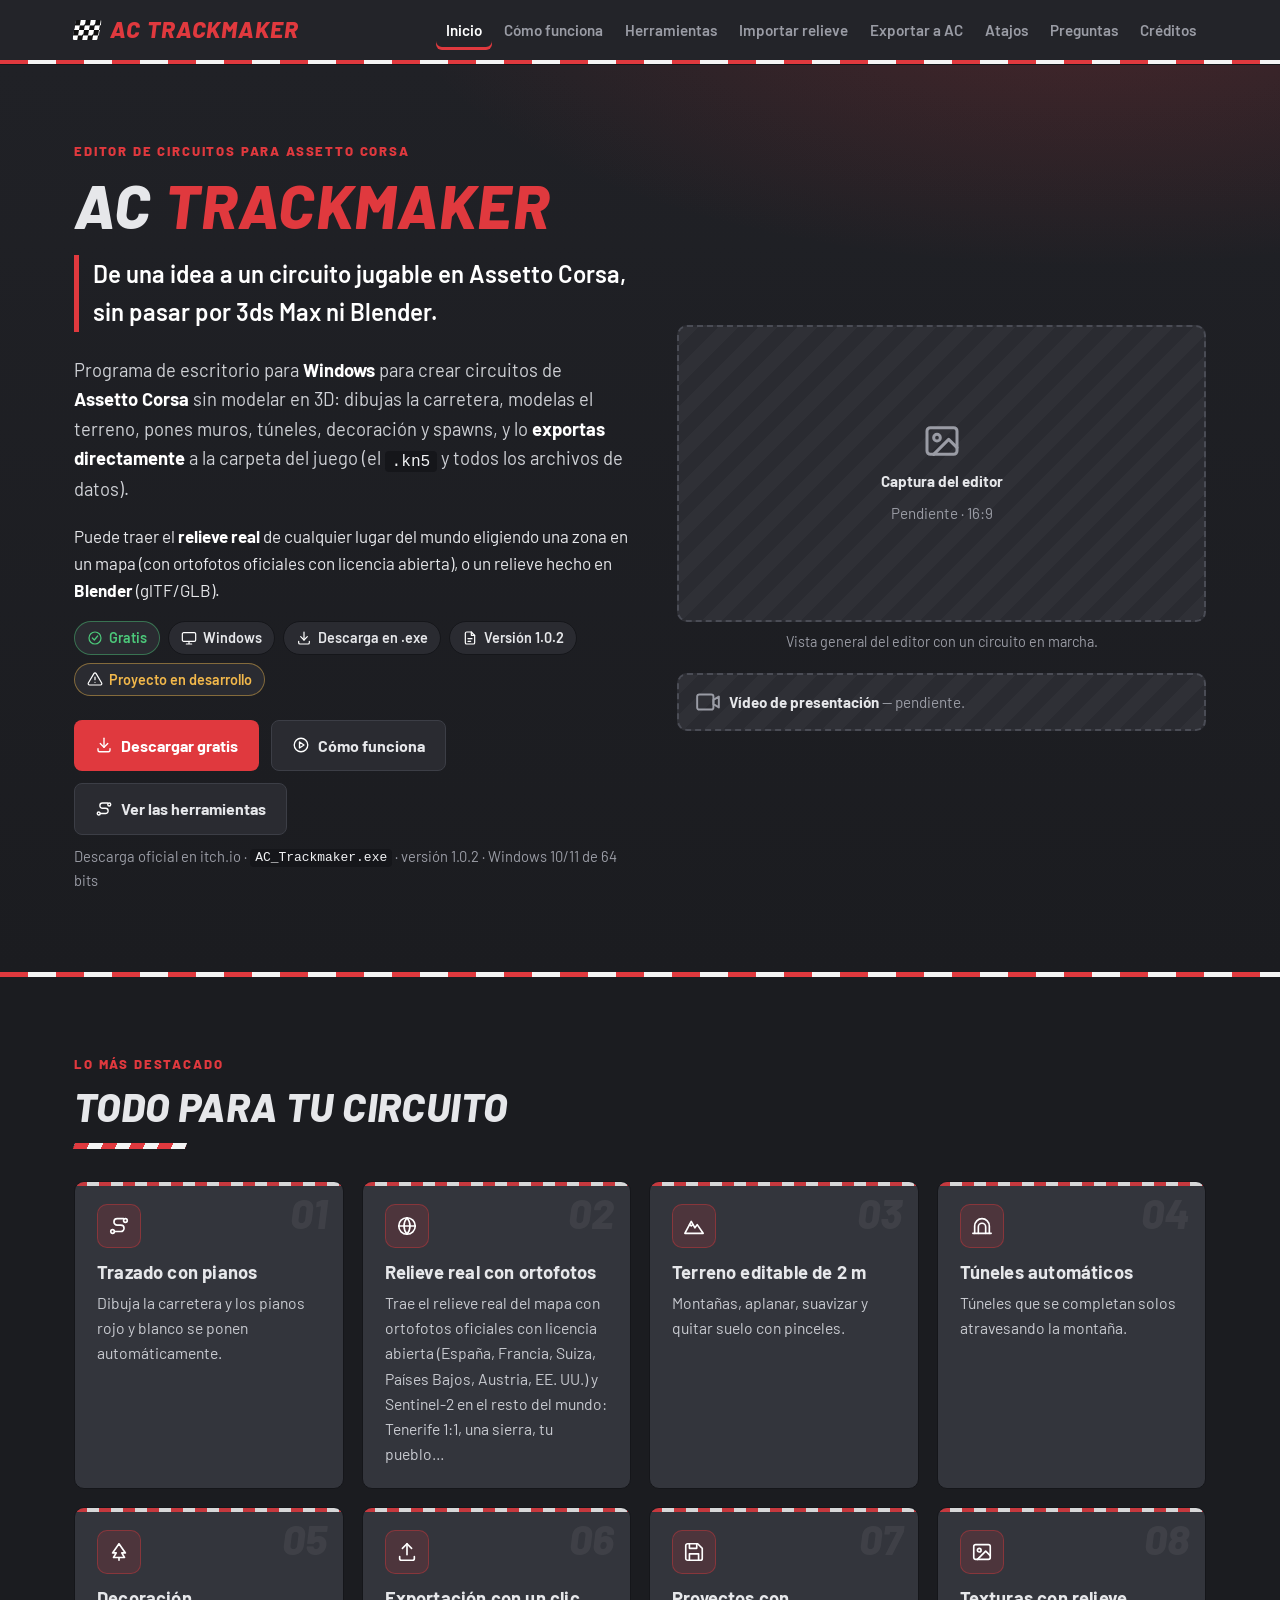
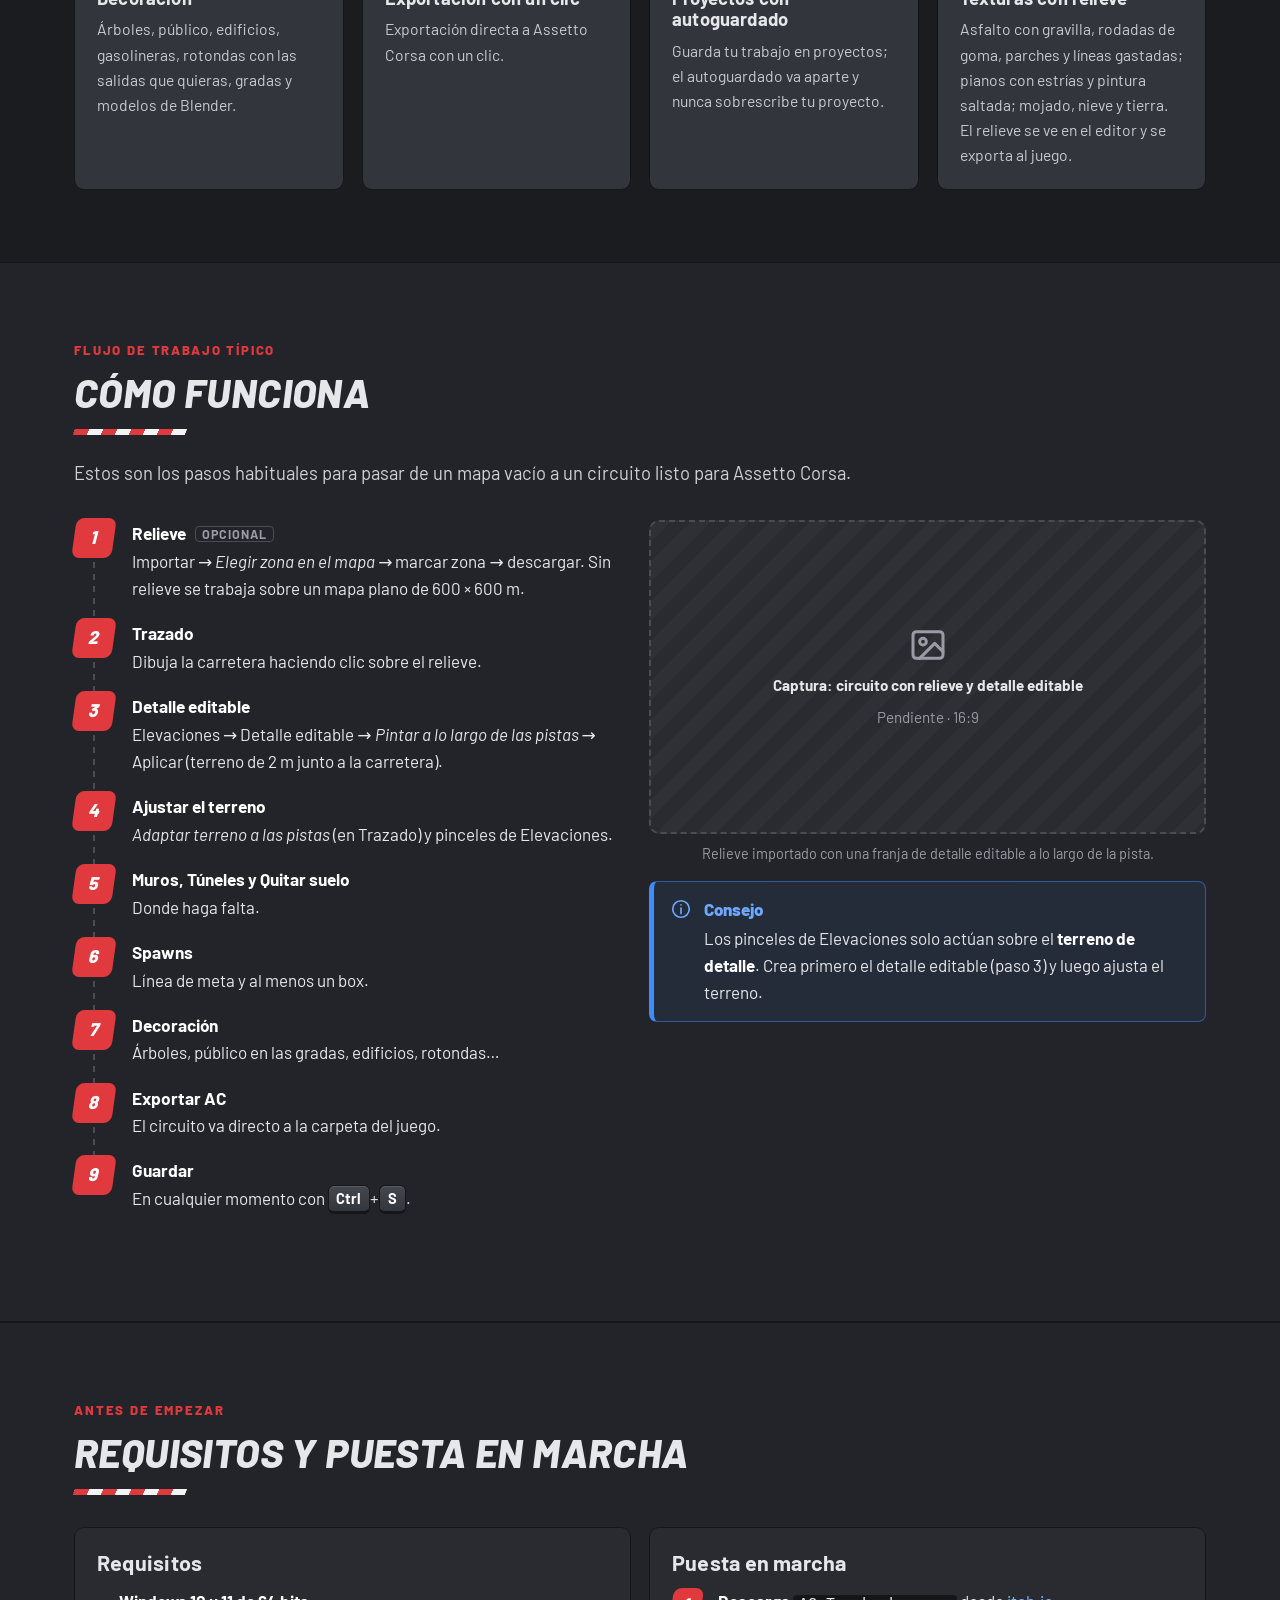
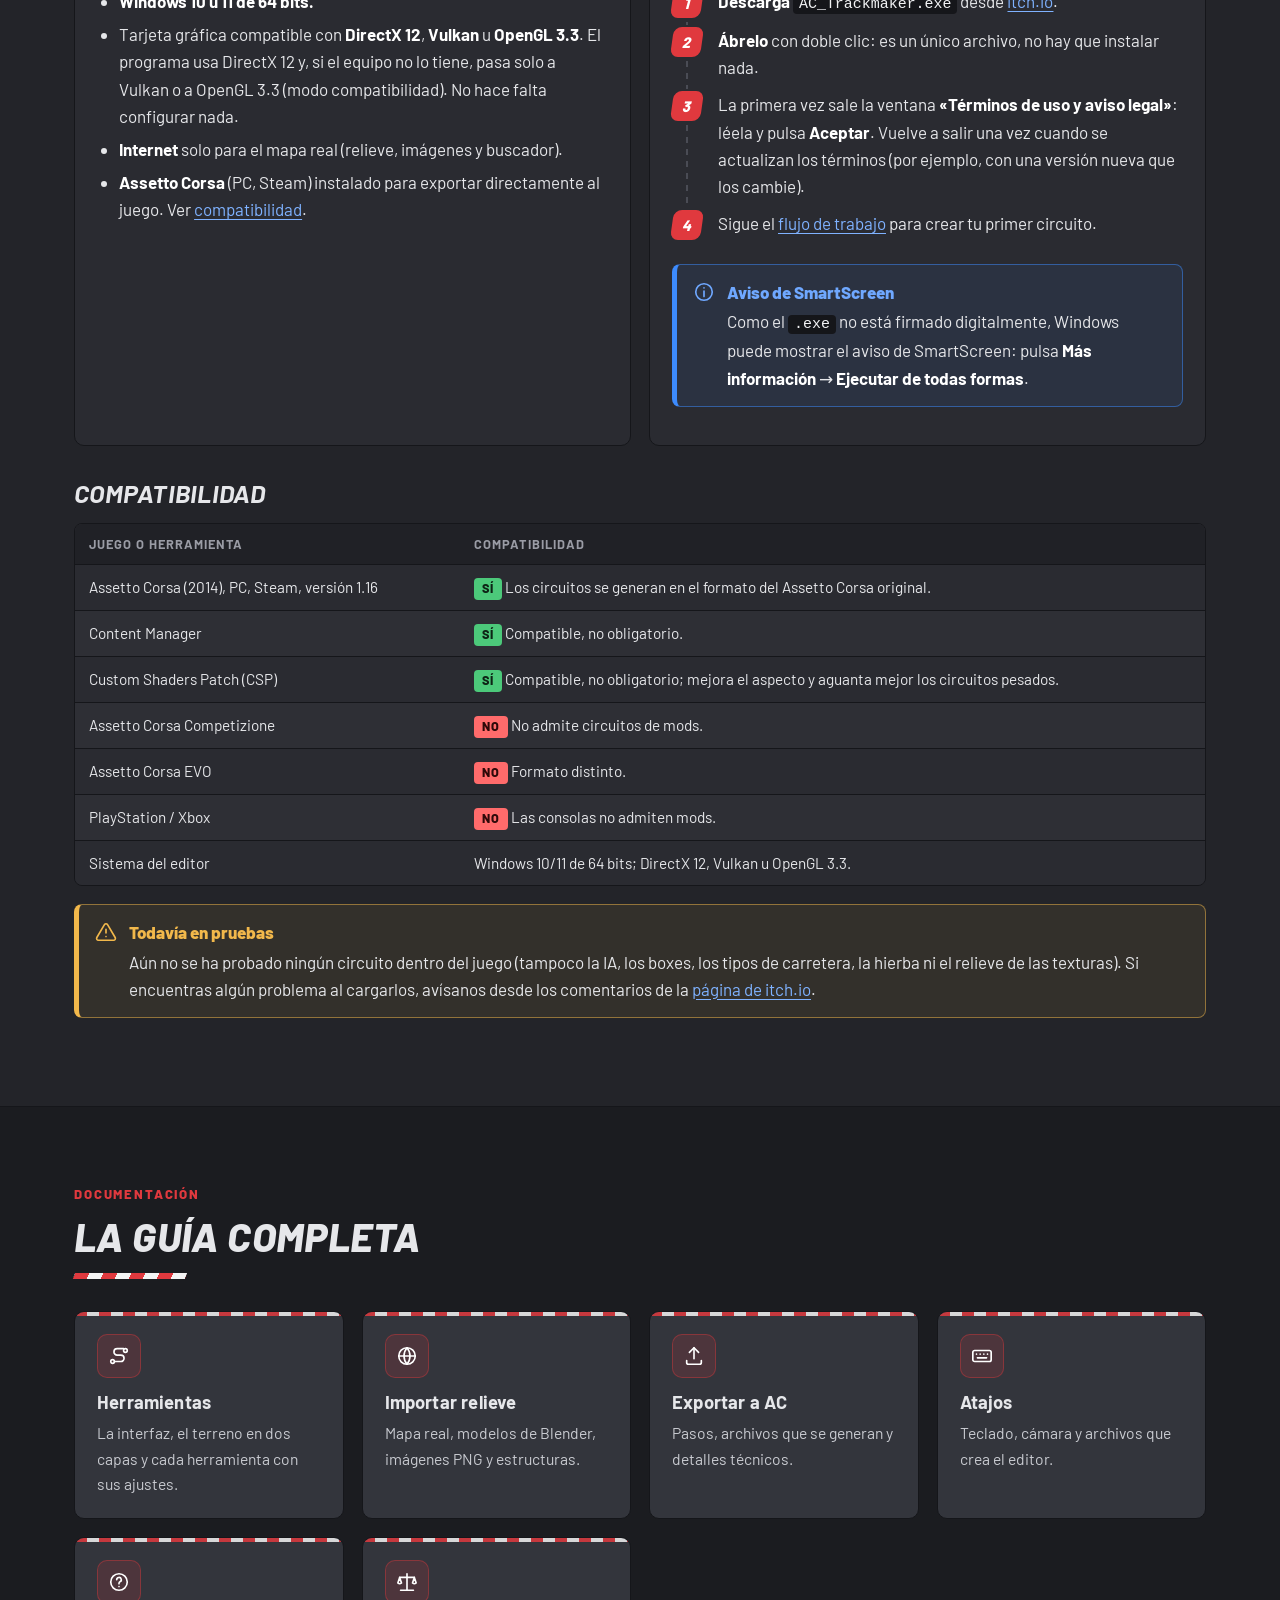
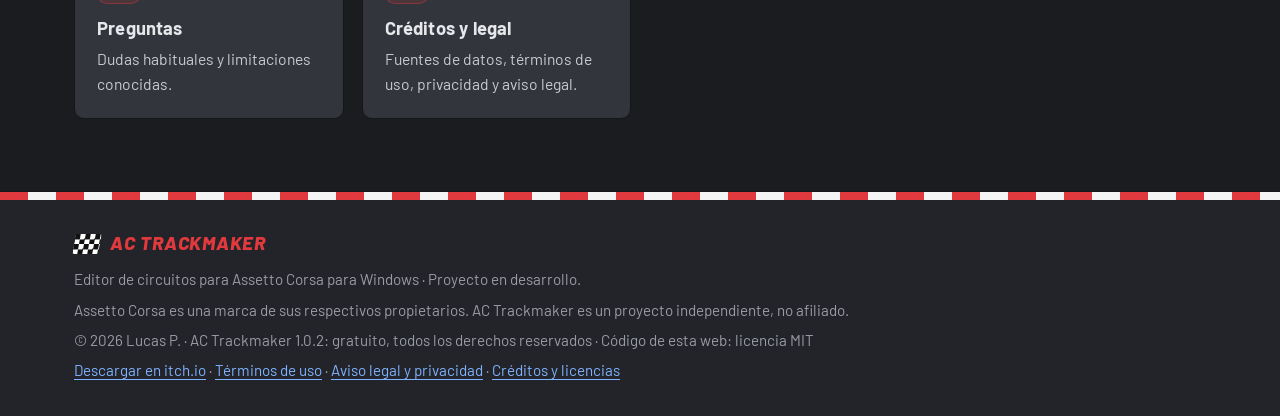
==== docs/index.html @ 3def2f0d "Dividir la web en varias páginas La portada (index.html) queda con lo que interesa al usuario: desca" ====
<!DOCTYPE html>
<html lang="es">
<head>
  <meta charset="utf-8">
  <meta name="viewport" content="width=device-width, initial-scale=1">
  <title>AC Trackmaker — Editor de circuitos para Assetto Corsa</title>
  <meta name="description" content="AC Trackmaker: programa gratuito para Windows para crear circuitos de Assetto Corsa sin modelar en 3D y exportarlos directamente al juego.">
  <meta name="theme-color" content="#232429">
  <link rel="stylesheet" href="styles.css">
</head>
<body>

<!-- Iconos de línea (trazo blanco) -->
<svg width="0" height="0" style="position:absolute" aria-hidden="true" focusable="false">
  <defs>
    <symbol id="i-file" viewBox="0 0 24 24"><path d="M14 3H7a2 2 0 0 0-2 2v14a2 2 0 0 0 2 2h10a2 2 0 0 0 2-2V8z"/><path d="M14 3v5h5"/><path d="M9 13h6M9 17h4"/></symbol>
    <symbol id="i-route" viewBox="0 0 24 24"><circle cx="5" cy="18" r="2"/><circle cx="19" cy="6" r="2"/><path d="M7 18h7a3.5 3.5 0 0 0 0-7H10a3.5 3.5 0 0 1 0-7h7"/></symbol>
    <symbol id="i-wall" viewBox="0 0 24 24"><rect x="3" y="5" width="18" height="14" rx="1"/><path d="M3 9.7h18M3 14.3h18M9 5v4.7M15 5v4.7M6 9.7v4.6M12 9.7v4.6M18 9.7v4.6M9 14.3V19M15 14.3V19"/></symbol>
    <symbol id="i-mountain" viewBox="0 0 24 24"><path d="M2 20 9 7l4 7 2.5-3.5L22 20z"/><path d="m7.2 10.3 1.8 1.7 1.6-1.5"/></symbol>
    <symbol id="i-hole" viewBox="0 0 24 24"><path d="M3 14h4M17 14h4"/><ellipse cx="12" cy="14" rx="5" ry="2.2"/><path d="M7 14c0 3.5 2.2 6 5 6s5-2.5 5-6"/><path d="M12 4v5M9.5 6.5 12 9l2.5-2.5"/></symbol>
    <symbol id="i-tunnel" viewBox="0 0 24 24"><path d="M2 20h20"/><path d="M4 20V12a8 8 0 0 1 16 0v8"/><path d="M8 20v-7a4 4 0 0 1 8 0v7"/></symbol>
    <symbol id="i-flag" viewBox="0 0 24 24"><path d="M5 21V4"/><path d="M5 4h13l-2.5 4.5L18 13H5"/><path d="M9.3 4v9M13.6 4v9"/></symbol>
    <symbol id="i-tree" viewBox="0 0 24 24"><path d="M12 3 5 13h4l-3 5h12l-3-5h4z"/><path d="M12 18v3"/></symbol>
    <symbol id="i-import" viewBox="0 0 24 24"><path d="M12 3v12"/><path d="m7 10 5 5 5-5"/><path d="M4 17v2a2 2 0 0 0 2 2h12a2 2 0 0 0 2-2v-2"/></symbol>
    <symbol id="i-export" viewBox="0 0 24 24"><path d="M12 15V3"/><path d="m7 8 5-5 5 5"/><path d="M4 17v2a2 2 0 0 0 2 2h12a2 2 0 0 0 2-2v-2"/></symbol>
    <symbol id="i-globe" viewBox="0 0 24 24"><circle cx="12" cy="12" r="9"/><path d="M3 12h18M12 3a14 14 0 0 1 0 18M12 3a14 14 0 0 0 0 18"/></symbol>
    <symbol id="i-cube" viewBox="0 0 24 24"><path d="m12 2 9 5v10l-9 5-9-5V7z"/><path d="m3 7 9 5 9-5M12 12v10"/></symbol>
    <symbol id="i-image" viewBox="0 0 24 24"><rect x="3" y="4" width="18" height="16" rx="2"/><circle cx="9" cy="10" r="2"/><path d="m21 16-5-5-9 9"/></symbol>
    <symbol id="i-video" viewBox="0 0 24 24"><rect x="2" y="5" width="15" height="14" rx="2"/><path d="m17 10 5-3v10l-5-3z"/></symbol>
    <symbol id="i-keyboard" viewBox="0 0 24 24"><rect x="2" y="6" width="20" height="12" rx="2"/><path d="M6 10h.01M10 10h.01M14 10h.01M18 10h.01M7 14h10"/></symbol>
    <symbol id="i-help" viewBox="0 0 24 24"><circle cx="12" cy="12" r="9"/><path d="M9.5 9.5a2.5 2.5 0 1 1 3.5 2.3c-.7.3-1 .9-1 1.7v.5M12 17h.01"/></symbol>
    <symbol id="i-save" viewBox="0 0 24 24"><path d="M5 3h11l5 5v11a2 2 0 0 1-2 2H5a2 2 0 0 1-2-2V5a2 2 0 0 1 2-2z"/><path d="M7 3v5h8V3M7 21v-7h10v7"/></symbol>
    <symbol id="i-clock" viewBox="0 0 24 24"><circle cx="12" cy="12" r="9"/><path d="M12 7v5l3 2"/></symbol>
    <symbol id="i-layers" viewBox="0 0 24 24"><path d="m12 3 10 5-10 5L2 8z"/><path d="m2 13 10 5 10-5"/></symbol>
    <symbol id="i-check" viewBox="0 0 24 24"><circle cx="12" cy="12" r="9"/><path d="m8 12 3 3 5-6"/></symbol>
    <symbol id="i-alert" viewBox="0 0 24 24"><path d="M10.3 3.9 2 18a2 2 0 0 0 1.7 3h16.6a2 2 0 0 0 1.7-3L13.7 3.9a2 2 0 0 0-3.4 0z"/><path d="M12 9v4M12 17h.01"/></symbol>
    <symbol id="i-info" viewBox="0 0 24 24"><circle cx="12" cy="12" r="9"/><path d="M12 11v6M12 7.5h.01"/></symbol>
    <symbol id="i-error" viewBox="0 0 24 24"><circle cx="12" cy="12" r="9"/><path d="m9 9 6 6M15 9l-6 6"/></symbol>
    <symbol id="i-up" viewBox="0 0 24 24"><path d="M12 19V5M5 12l7-7 7 7"/></symbol>
    <symbol id="i-menu" viewBox="0 0 24 24"><path d="M4 7h16M4 12h16M4 17h16"/></symbol>
    <symbol id="i-search" viewBox="0 0 24 24"><circle cx="11" cy="11" r="7"/><path d="m20 20-4-4"/></symbol>
    <symbol id="i-chevron" viewBox="0 0 24 24"><path d="m6 9 6 6 6-6"/></symbol>
    <symbol id="i-monitor" viewBox="0 0 24 24"><rect x="2" y="4" width="20" height="13" rx="2"/><path d="M8 21h8M12 17v4"/></symbol>
    <symbol id="i-play" viewBox="0 0 24 24"><circle cx="12" cy="12" r="9"/><path d="m10 8 6 4-6 4z"/></symbol>
    <symbol id="i-users" viewBox="0 0 24 24"><circle cx="9" cy="8" r="3"/><path d="M3 20v-1a5 5 0 0 1 5-5h2a5 5 0 0 1 5 5v1"/><circle cx="17" cy="9" r="2.5"/><path d="M17 14a4 4 0 0 1 4 4v2"/></symbol>
    <symbol id="i-building" viewBox="0 0 24 24"><path d="M4 21V5l8-2v18M12 8l8 2v11M2 21h20"/><path d="M7 8h2M7 12h2M7 16h2M15 13h2M15 17h2"/></symbol>
    <symbol id="i-folder" viewBox="0 0 24 24"><path d="M3 6a2 2 0 0 1 2-2h4l2 2h8a2 2 0 0 1 2 2v10a2 2 0 0 1-2 2H5a2 2 0 0 1-2-2z"/></symbol>
    <symbol id="i-satellite" viewBox="0 0 24 24"><path d="m7 7 4 4M4 10l3-3 3 3-3 3zM13 14l3-3 3 3-3 3z"/><path d="m10 10 4 4"/><path d="M15 21a6 6 0 0 0 6-6M15 18a3 3 0 0 0 3-3"/></symbol>
    <symbol id="i-shield" viewBox="0 0 24 24"><path d="M12 3 4 6v6c0 5 3.5 8 8 9 4.5-1 8-4 8-9V6z"/><path d="m9 12 2 2 4-4"/></symbol>
    <symbol id="i-scale" viewBox="0 0 24 24"><path d="M12 3v18M5 21h14M4 7h16"/><path d="m4 7-2 6a3 3 0 0 0 4 0zM20 7l-2 6a3 3 0 0 0 4 0z"/></symbol>
  </defs>
</svg>

<a class="skip-link" href="#contenido">Saltar al contenido</a>

<header class="site-header">
  <div class="header-inner">
    <a class="logo" href="index.html" aria-label="AC Trackmaker — ir al inicio"><span class="logo-flag" aria-hidden="true"></span>AC TRACKMAKER</a>
    <button class="nav-toggle" type="button" aria-expanded="false" aria-controls="menu-principal">
      <svg class="icon" aria-hidden="true"><use href="#i-menu"/></svg>
      <span>Menú</span>
    </button>
    <nav class="main-nav" id="menu-principal" aria-label="Menú principal">
      <ul>
        <li><a href="index.html" class="active" aria-current="page">Inicio</a></li>
        <li><a href="index.html#como-funciona">Cómo funciona</a></li>
        <li><a href="herramientas.html">Herramientas</a></li>
        <li><a href="importar.html">Importar relieve</a></li>
        <li><a href="exportar.html">Exportar a AC</a></li>
        <li><a href="atajos.html">Atajos</a></li>
        <li><a href="faq.html">Preguntas</a></li>
        <li><a href="legal.html">Créditos</a></li>
      </ul>
    </nav>
  </div>
  <div class="kerb" aria-hidden="true"></div>
</header>

<main id="contenido">
  <!-- =========================================================
       INICIO
       ========================================================= -->
  <section class="hero" id="inicio" aria-labelledby="titulo-inicio">
    <div class="container hero-grid">
      <div>
        <span class="eyebrow">Editor de circuitos para Assetto Corsa</span>
        <h1 id="titulo-inicio">AC <span>Trackmaker</span></h1>
        <p class="tagline">De una idea a un circuito jugable en Assetto Corsa, sin pasar por 3ds Max ni Blender.</p>
        <p class="lead">Programa de escritorio para <strong>Windows</strong> para crear circuitos de <strong>Assetto Corsa</strong> sin modelar en 3D: dibujas la carretera, modelas el terreno, pones muros, túneles, decoración y spawns, y lo <strong>exportas directamente</strong> a la carpeta del juego (el <code>.kn5</code> y todos los archivos de datos).</p>
        <p>Puede traer el <strong>relieve real</strong> de cualquier lugar del mundo eligiendo una zona en un mapa (con ortofotos oficiales con licencia abierta), o un relieve hecho en <strong>Blender</strong> (glTF/GLB).</p>
        <ul class="badges" aria-label="Datos del proyecto">
          <li class="badge badge--green"><svg class="icon" aria-hidden="true"><use href="#i-check"/></svg>Gratis</li>
          <li class="badge"><svg class="icon" aria-hidden="true"><use href="#i-monitor"/></svg>Windows</li>
          <li class="badge"><svg class="icon" aria-hidden="true"><use href="#i-import"/></svg>Descarga en .exe</li>
          <li class="badge"><svg class="icon" aria-hidden="true"><use href="#i-file"/></svg>Versión 1.0.2</li>
          <li class="badge badge--amber"><svg class="icon" aria-hidden="true"><use href="#i-alert"/></svg>Proyecto en desarrollo</li>
        </ul>
        <div class="btn-row">
          <a class="btn btn--primary" href="https://lklukaslk.itch.io/ac-trackmaker" target="_blank" rel="noopener"><svg class="icon" aria-hidden="true"><use href="#i-import"/></svg>Descargar gratis<span class="visually-hidden"> en itch.io (se abre en una pestaña nueva)</span></a>
          <a class="btn btn--ghost" href="#como-funciona"><svg class="icon" aria-hidden="true"><use href="#i-play"/></svg>Cómo funciona</a>
          <a class="btn btn--ghost" href="herramientas.html#herramientas"><svg class="icon" aria-hidden="true"><use href="#i-route"/></svg>Ver las herramientas</a>
        </div>
        <p class="muted" style="margin-top:10px;font-size:0.92rem">Descarga oficial en itch.io · <code>AC_Trackmaker.exe</code> · versión 1.0.2 · Windows 10/11 de 64 bits</p>
      </div>
      <div>
        <!-- PENDIENTE: captura principal del editor -->
        <figure class="shot">
          <div class="placeholder" role="img" aria-label="Marcador: captura principal del editor AC Trackmaker (pendiente)">
            <svg class="icon" aria-hidden="true"><use href="#i-image"/></svg>
            <strong>Captura del editor</strong>
            <span>Pendiente · 16:9</span>
          </div>
          <figcaption>Vista general del editor con un circuito en marcha.</figcaption>
        </figure>
        <!-- PENDIENTE: vídeo de presentación -->
        <figure class="shot">
          <div class="placeholder placeholder--inline" role="img" aria-label="Marcador: vídeo de presentación (pendiente)">
            <svg class="icon" aria-hidden="true"><use href="#i-video"/></svg>
            <span><strong>Vídeo de presentación</strong> — pendiente.</span>
          </div>
        </figure>
      </div>
    </div>
  </section>

  <div class="kerb kerb--thin" aria-hidden="true"></div>

  <!-- Destacados -->
  <section class="section" id="destacados" aria-labelledby="titulo-destacados">
    <div class="container">
      <div class="section-head">
        <span class="eyebrow">Lo más destacado</span>
        <h2 id="titulo-destacados">Todo para tu circuito</h2>
      </div>
      <div class="grid grid--3">
        <article class="card feature">
          <span class="feature-num" aria-hidden="true">01</span>
          <div class="icon-box"><svg class="icon" aria-hidden="true"><use href="#i-route"/></svg></div>
          <h3>Trazado con pianos</h3>
          <p>Dibuja la carretera y los pianos rojo y blanco se ponen automáticamente.</p>
        </article>
        <article class="card feature">
          <span class="feature-num" aria-hidden="true">02</span>
          <div class="icon-box"><svg class="icon" aria-hidden="true"><use href="#i-globe"/></svg></div>
          <h3>Relieve real con ortofotos</h3>
          <p>Trae el relieve real del mapa con ortofotos oficiales con licencia abierta (España, Francia, Suiza, Países Bajos, Austria, EE. UU.) y Sentinel-2 en el resto del mundo: Tenerife 1:1, una sierra, tu pueblo…</p>
        </article>
        <article class="card feature">
          <span class="feature-num" aria-hidden="true">03</span>
          <div class="icon-box"><svg class="icon" aria-hidden="true"><use href="#i-mountain"/></svg></div>
          <h3>Terreno editable de 2 m</h3>
          <p>Montañas, aplanar, suavizar y quitar suelo con pinceles.</p>
        </article>
        <article class="card feature">
          <span class="feature-num" aria-hidden="true">04</span>
          <div class="icon-box"><svg class="icon" aria-hidden="true"><use href="#i-tunnel"/></svg></div>
          <h3>Túneles automáticos</h3>
          <p>Túneles que se completan solos atravesando la montaña.</p>
        </article>
        <article class="card feature">
          <span class="feature-num" aria-hidden="true">05</span>
          <div class="icon-box"><svg class="icon" aria-hidden="true"><use href="#i-tree"/></svg></div>
          <h3>Decoración</h3>
          <p>Árboles, público, edificios, gasolineras, rotondas con las salidas que quieras, gradas y modelos de Blender.</p>
        </article>
        <article class="card feature">
          <span class="feature-num" aria-hidden="true">06</span>
          <div class="icon-box"><svg class="icon" aria-hidden="true"><use href="#i-export"/></svg></div>
          <h3>Exportación con un clic</h3>
          <p>Exportación directa a Assetto Corsa con un clic.</p>
        </article>
        <article class="card feature">
          <span class="feature-num" aria-hidden="true">07</span>
          <div class="icon-box"><svg class="icon" aria-hidden="true"><use href="#i-save"/></svg></div>
          <h3>Proyectos con autoguardado</h3>
          <p>Guarda tu trabajo en proyectos; el autoguardado va aparte y nunca sobrescribe tu proyecto.</p>
        </article>
        <article class="card feature">
          <span class="feature-num" aria-hidden="true">08</span>
          <div class="icon-box"><svg class="icon" aria-hidden="true"><use href="#i-image"/></svg></div>
          <h3>Texturas con relieve</h3>
          <p>Asfalto con gravilla, rodadas de goma, parches y líneas gastadas; pianos con estrías y pintura saltada; mojado, nieve y tierra. El relieve se ve en el editor y se exporta al juego.</p>
        </article>
      </div>
    </div>
  </section>

  <!-- =========================================================
       CÓMO FUNCIONA
       ========================================================= -->
  <section class="section section--alt" id="como-funciona" aria-labelledby="titulo-como">
    <div class="container">
      <div class="section-head">
        <span class="eyebrow">Flujo de trabajo típico</span>
        <h2 id="titulo-como">Cómo funciona</h2>
        <p class="lead">Estos son los pasos habituales para pasar de un mapa vacío a un circuito listo para Assetto Corsa.</p>
      </div>

      <div class="grid grid--2" style="align-items:start">
        <ol class="steps">
          <li><strong>Relieve <span class="step-optional">opcional</span></strong>
            Importar → <em>Elegir zona en el mapa</em> → marcar zona → descargar. Sin relieve se trabaja sobre un mapa plano de 600 × 600 m.</li>
          <li><strong>Trazado</strong>
            Dibuja la carretera haciendo clic sobre el relieve.</li>
          <li><strong>Detalle editable</strong>
            Elevaciones → Detalle editable → <em>Pintar a lo largo de las pistas</em> → Aplicar (terreno de 2 m junto a la carretera).</li>
          <li><strong>Ajustar el terreno</strong>
            <em>Adaptar terreno a las pistas</em> (en Trazado) y pinceles de Elevaciones.</li>
          <li><strong>Muros, Túneles y Quitar suelo</strong>
            Donde haga falta.</li>
          <li><strong>Spawns</strong>
            Línea de meta y al menos un box.</li>
          <li><strong>Decoración</strong>
            Árboles, público en las gradas, edificios, rotondas…</li>
          <li><strong>Exportar AC</strong>
            El circuito va directo a la carpeta del juego.</li>
          <li><strong>Guardar</strong>
            En cualquier momento con <kbd>Ctrl</kbd>+<kbd>S</kbd>.</li>
        </ol>

        <div>
          <!-- PENDIENTE: captura del flujo de trabajo -->
          <figure class="shot" style="margin-top:0">
            <div class="placeholder" role="img" aria-label="Marcador: captura de un circuito con relieve y detalle editable (pendiente)">
              <svg class="icon" aria-hidden="true"><use href="#i-image"/></svg>
              <strong>Captura: circuito con relieve y detalle editable</strong>
              <span>Pendiente · 16:9</span>
            </div>
            <figcaption>Relieve importado con una franja de detalle editable a lo largo de la pista.</figcaption>
          </figure>
          <div class="callout callout--tip">
            <svg class="icon" aria-hidden="true"><use href="#i-info"/></svg>
            <div><span class="callout-title">Consejo</span>
              <p>Los pinceles de Elevaciones solo actúan sobre el <strong>terreno de detalle</strong>. Crea primero el detalle editable (paso 3) y luego ajusta el terreno.</p></div>
          </div>
        </div>
      </div>
    </div>
  </section>

  <!-- Requisitos -->
  <section class="section section--alt" id="requisitos" aria-labelledby="titulo-requisitos">
    <div class="container">
      <div class="section-head">
        <span class="eyebrow">Antes de empezar</span>
        <h2 id="titulo-requisitos">Requisitos y puesta en marcha</h2>
      </div>
      <div class="grid grid--2">
        <div class="panel">
          <h3>Requisitos</h3>
          <ul>
            <li><strong>Windows 10 u 11 de 64 bits.</strong></li>
            <li>Tarjeta gráfica compatible con <strong>DirectX 12</strong>, <strong>Vulkan</strong> u <strong>OpenGL 3.3</strong>. El programa usa DirectX 12 y, si el equipo no lo tiene, pasa solo a Vulkan o a OpenGL 3.3 (modo compatibilidad). No hace falta configurar nada.</li>
            <li><strong>Internet</strong> solo para el mapa real (relieve, imágenes y buscador).</li>
            <li><strong>Assetto Corsa</strong> (PC, Steam) instalado para exportar directamente al juego. Ver <a href="#compatibilidad">compatibilidad</a>.</li>
          </ul>
        </div>
        <div class="panel">
          <h3>Puesta en marcha</h3>
          <ol class="steps steps--compact">
            <li><strong>Descarga</strong> <code>AC_Trackmaker.exe</code> desde <a href="https://lklukaslk.itch.io/ac-trackmaker" target="_blank" rel="noopener">itch.io</a>.</li>
            <li><strong>Ábrelo</strong> con doble clic: es un único archivo, no hay que instalar nada.</li>
            <li>La primera vez sale la ventana <strong>«Términos de uso y aviso legal»</strong>: léela y pulsa <strong>Aceptar</strong>. Vuelve a salir una vez cuando se actualizan los términos (por ejemplo, con una versión nueva que los cambie).</li>
            <li>Sigue el <a href="#como-funciona">flujo de trabajo</a> para crear tu primer circuito.</li>
          </ol>
          <div class="callout callout--tip">
            <svg class="icon" aria-hidden="true"><use href="#i-info"/></svg>
            <div><span class="callout-title">Aviso de SmartScreen</span>
              <p>Como el <code>.exe</code> no está firmado digitalmente, Windows puede mostrar el aviso de SmartScreen: pulsa <strong>Más información</strong> → <strong>Ejecutar de todas formas</strong>.</p></div>
          </div>
        </div>
      </div>

      <div id="compatibilidad" style="margin-top:32px">
        <h3 style="font-size:1.6rem;font-style:italic;text-transform:uppercase">Compatibilidad</h3>
        <div class="table-wrap">
          <table>
            <thead><tr><th scope="col">Juego o herramienta</th><th scope="col">Compatibilidad</th></tr></thead>
            <tbody>
              <tr><td>Assetto Corsa (2014), PC, Steam, versión 1.16</td><td><span class="tag tag--ok">SÍ</span> Los circuitos se generan en el formato del Assetto Corsa original.</td></tr>
              <tr><td>Content Manager</td><td><span class="tag tag--ok">SÍ</span> Compatible, no obligatorio.</td></tr>
              <tr><td>Custom Shaders Patch (CSP)</td><td><span class="tag tag--ok">SÍ</span> Compatible, no obligatorio; mejora el aspecto y aguanta mejor los circuitos pesados.</td></tr>
              <tr><td>Assetto Corsa Competizione</td><td><span class="tag tag--error">NO</span> No admite circuitos de mods.</td></tr>
              <tr><td>Assetto Corsa EVO</td><td><span class="tag tag--error">NO</span> Formato distinto.</td></tr>
              <tr><td>PlayStation / Xbox</td><td><span class="tag tag--error">NO</span> Las consolas no admiten mods.</td></tr>
              <tr><td>Sistema del editor</td><td>Windows 10/11 de 64 bits; DirectX 12, Vulkan u OpenGL 3.3.</td></tr>
            </tbody>
          </table>
        </div>
        <div class="callout callout--warn">
          <svg class="icon" aria-hidden="true"><use href="#i-alert"/></svg>
          <div><span class="callout-title">Todavía en pruebas</span>
            <p>Aún no se ha probado ningún circuito dentro del juego (tampoco la IA, los boxes, los tipos de carretera, la hierba ni el relieve de las texturas). Si encuentras algún problema al cargarlos, avísanos desde los comentarios de la <a href="https://lklukaslk.itch.io/ac-trackmaker" target="_blank" rel="noopener">página de itch.io</a>.</p></div>
        </div>
      </div>
    </div>
  </section>

  <section class="section" id="guia" aria-labelledby="titulo-guia">
    <div class="container">
      <div class="section-head">
        <span class="eyebrow">Documentación</span>
        <h2 id="titulo-guia">La guía completa</h2>
      </div>
      <div class="grid grid--3">
        <a class="card feature link-card" href="herramientas.html"><div class="icon-box"><svg class="icon" aria-hidden="true"><use href="#i-route"/></svg></div><h3>Herramientas</h3><p>La interfaz, el terreno en dos capas y cada herramienta con sus ajustes.</p></a>
        <a class="card feature link-card" href="importar.html"><div class="icon-box"><svg class="icon" aria-hidden="true"><use href="#i-globe"/></svg></div><h3>Importar relieve</h3><p>Mapa real, modelos de Blender, imágenes PNG y estructuras.</p></a>
        <a class="card feature link-card" href="exportar.html"><div class="icon-box"><svg class="icon" aria-hidden="true"><use href="#i-export"/></svg></div><h3>Exportar a AC</h3><p>Pasos, archivos que se generan y detalles técnicos.</p></a>
        <a class="card feature link-card" href="atajos.html"><div class="icon-box"><svg class="icon" aria-hidden="true"><use href="#i-keyboard"/></svg></div><h3>Atajos</h3><p>Teclado, cámara y archivos que crea el editor.</p></a>
        <a class="card feature link-card" href="faq.html"><div class="icon-box"><svg class="icon" aria-hidden="true"><use href="#i-help"/></svg></div><h3>Preguntas</h3><p>Dudas habituales y limitaciones conocidas.</p></a>
        <a class="card feature link-card" href="legal.html"><div class="icon-box"><svg class="icon" aria-hidden="true"><use href="#i-scale"/></svg></div><h3>Créditos y legal</h3><p>Fuentes de datos, términos de uso, privacidad y aviso legal.</p></a>
      </div>
    </div>
  </section>
</main>

<footer class="site-footer">
  <div class="kerb" aria-hidden="true"></div>
  <div class="container">
    <a class="logo" href="index.html"><span class="logo-flag" aria-hidden="true"></span>AC TRACKMAKER</a>
    <p>Editor de circuitos para Assetto Corsa para Windows · Proyecto en desarrollo.</p>
    <p>Assetto Corsa es una marca de sus respectivos propietarios. AC Trackmaker es un proyecto independiente, no afiliado.</p>
    <p>© 2026 Lucas P. · AC Trackmaker 1.0.2: gratuito, todos los derechos reservados · Código de esta web: licencia MIT</p>
    <p><a href="https://lklukaslk.itch.io/ac-trackmaker" target="_blank" rel="noopener">Descargar en itch.io</a> · <a href="legal.html#terminos">Términos de uso</a> · <a href="legal.html#legal">Aviso legal y privacidad</a> · <a href="legal.html#creditos">Créditos y licencias</a></p>
  </div>
</footer>

<button class="to-top" id="to-top" type="button" aria-label="Volver arriba">
  <svg class="icon" aria-hidden="true"><use href="#i-up"/></svg>
</button>

<script src="script.js"></script>
</body>
</html>
---- docs/styles.css ----
/* =========================================================
   AC Tracker — web de presentación y documentación
   Tema oscuro "racing", mismos colores que la aplicación
   ========================================================= */

/* ---------- Fuente Barlow alojada en la propia web (SIL OFL 1.1, ver fonts/OFL-Barlow.txt) ---------- */
@font-face { font-family: "Barlow"; font-style: normal; font-weight: 400; font-display: swap; src: url("fonts/barlow-latin-400-normal.woff2") format("woff2"); }
@font-face { font-family: "Barlow"; font-style: italic; font-weight: 400; font-display: swap; src: url("fonts/barlow-latin-400-italic.woff2") format("woff2"); }
@font-face { font-family: "Barlow"; font-style: normal; font-weight: 600; font-display: swap; src: url("fonts/barlow-latin-600-normal.woff2") format("woff2"); }
@font-face { font-family: "Barlow"; font-style: normal; font-weight: 700; font-display: swap; src: url("fonts/barlow-latin-700-normal.woff2") format("woff2"); }
@font-face { font-family: "Barlow"; font-style: italic; font-weight: 700; font-display: swap; src: url("fonts/barlow-latin-700-italic.woff2") format("woff2"); }
@font-face { font-family: "Barlow"; font-style: normal; font-weight: 800; font-display: swap; src: url("fonts/barlow-latin-800-normal.woff2") format("woff2"); }
@font-face { font-family: "Barlow"; font-style: italic; font-weight: 800; font-display: swap; src: url("fonts/barlow-latin-800-italic.woff2") format("woff2"); }

:root {
  --bg: #1b1c20;
  --bar: #232429;
  --panel: #2a2b31;
  --card: #33353c;
  --border: #15161a;
  --text: #e6e7ea;
  --muted: #9a9ca5;
  --red: #e0393e;
  --blue: #3d8bfd;
  --green: #4cc97a;
  --amber: #f2b84b;
  --danger: #ff6b6b;

  --header-h: 64px;
  --radius: 10px;
  --gutter: 24px;
  --maxw: 1180px;
  --font: "Barlow", system-ui, -apple-system, "Segoe UI", Roboto, "Helvetica Neue", Arial, sans-serif;
  --mono: ui-monospace, "Cascadia Code", Consolas, "SFMono-Regular", Menlo, monospace;
}

*,
*::before,
*::after { box-sizing: border-box; }

html {
  scroll-behavior: smooth;
  -webkit-text-size-adjust: 100%;
}
@media (prefers-reduced-motion: reduce) {
  html { scroll-behavior: auto; }
  *, *::before, *::after { transition: none !important; animation: none !important; }
}

body {
  margin: 0;
  background: var(--bg);
  color: var(--text);
  font-family: var(--font);
  font-size: 17px;
  line-height: 1.6;
  overflow-x: hidden;
}

img, svg { max-width: 100%; }

a { color: #7fb2ff; text-underline-offset: 3px; }
a:hover { color: #a9caff; }

:focus-visible {
  outline: 3px solid var(--blue);
  outline-offset: 2px;
  border-radius: 4px;
}

code, kbd, pre { font-family: var(--mono); }
code {
  background: var(--border);
  color: #f1f2f4;
  padding: 0.1em 0.4em;
  border-radius: 4px;
  font-size: 0.88em;
  word-break: break-word;
}

h1, h2, h3, h4 {
  line-height: 1.15;
  margin: 0 0 0.6em;
  letter-spacing: 0.01em;
}
h2 {
  font-size: clamp(1.8rem, 3.6vw, 2.5rem);
  font-weight: 800;
  text-transform: uppercase;
  font-style: italic;
}
h3 { font-size: 1.35rem; font-weight: 700; }
h4 { font-size: 1.08rem; font-weight: 700; margin-top: 1.4em; }
p { margin: 0 0 1em; }
ul, ol { padding-left: 1.3em; margin: 0 0 1em; }
li { margin-bottom: 0.35em; }
strong { color: #fff; }

.muted { color: var(--muted); }

.skip-link {
  position: absolute;
  left: 16px;
  top: -100px;
  background: var(--red);
  color: #fff;
  padding: 10px 16px;
  border-radius: 6px;
  z-index: 200;
  font-weight: 700;
}
.skip-link:focus { top: 12px; }

.visually-hidden {
  position: absolute !important;
  width: 1px; height: 1px;
  overflow: hidden;
  clip: rect(0 0 0 0);
  white-space: nowrap;
}

.icon {
  width: 22px;
  height: 22px;
  fill: none;
  stroke: #fff;
  stroke-width: 1.8;
  stroke-linecap: round;
  stroke-linejoin: round;
  flex: none;
}

/* ---------- Franja de piano (bordillo rojo y blanco) ---------- */
.kerb {
  height: 8px;
  background: repeating-linear-gradient(90deg, var(--red) 0 28px, #f4f4f4 28px 56px);
}
.kerb--thin { height: 5px; }

/* ---------- Cabecera fija ---------- */
.site-header {
  position: fixed;
  inset: 0 0 auto 0;
  z-index: 100;
  background: var(--bar);
  border-bottom: 1px solid var(--border);
}
.site-header .kerb { height: 4px; }
.header-inner {
  max-width: var(--maxw);
  margin: 0 auto;
  height: calc(var(--header-h) - 4px);
  padding: 0 var(--gutter);
  display: flex;
  align-items: center;
  gap: 20px;
}
.logo {
  font-weight: 800;
  font-style: italic;
  font-size: 1.45rem;
  letter-spacing: 0.04em;
  color: var(--red);
  text-decoration: none;
  white-space: nowrap;
  display: flex;
  align-items: center;
  gap: 10px;
}
.logo:hover { color: #ff5257; }
.logo-flag {
  width: 26px; height: 20px;
  background:
    conic-gradient(#fff 25%, #111 0 50%, #fff 0 75%, #111 0) 0 0 / 10px 10px;
  border-radius: 2px;
  transform: skewX(-10deg);
}

.main-nav { margin-left: auto; }
.main-nav ul {
  list-style: none;
  margin: 0;
  padding: 0;
  display: flex;
  gap: 2px;
}
.main-nav li { margin: 0; }
.main-nav a {
  display: block;
  padding: 8px 10px;
  color: var(--muted);
  text-decoration: none;
  font-weight: 600;
  font-size: 0.95rem;
  border-radius: 6px;
  white-space: nowrap;
}
.main-nav a:hover { color: var(--text); background: var(--panel); }
.main-nav a.active { color: #fff; box-shadow: inset 0 -3px 0 var(--red); }

.nav-toggle {
  display: none;
  margin-left: auto;
  background: var(--panel);
  border: 1px solid var(--border);
  color: var(--text);
  border-radius: 8px;
  padding: 8px 10px;
  cursor: pointer;
  align-items: center;
  gap: 8px;
  font: inherit;
  font-weight: 600;
}

@media (max-width: 1080px) {
  .nav-toggle { display: inline-flex; }
  .main-nav {
    position: absolute;
    top: var(--header-h);
    left: 0;
    right: 0;
    background: var(--bar);
    border-bottom: 1px solid var(--border);
    display: none;
    max-height: calc(100vh - var(--header-h));
    overflow-y: auto;
  }
  .main-nav.open { display: block; }
  .main-nav ul {
    flex-direction: column;
    padding: 8px 16px 16px;
  }
  .main-nav a { padding: 12px 10px; font-size: 1.05rem; }
  .main-nav a.active { box-shadow: inset 4px 0 0 var(--red); }
}

/* ---------- Estructura general ---------- */
main { padding-top: var(--header-h); }

.section {
  padding: 72px 0;
  scroll-margin-top: var(--header-h);
}
.section--alt { background: var(--bar); border-top: 1px solid var(--border); border-bottom: 1px solid var(--border); }
.container {
  max-width: var(--maxw);
  margin: 0 auto;
  padding: 0 var(--gutter);
}
.section-head { margin-bottom: 32px; max-width: 780px; }
.section-head .eyebrow,
.eyebrow {
  display: inline-block;
  color: var(--red);
  font-weight: 800;
  text-transform: uppercase;
  letter-spacing: 0.14em;
  font-size: 0.82rem;
  margin-bottom: 8px;
}
.section-head h2::after {
  content: "";
  display: block;
  width: 112px;
  height: 6px;
  margin-top: 14px;
  background: repeating-linear-gradient(90deg, var(--red) 0 14px, #f4f4f4 14px 28px);
  transform: skewX(-20deg);
  transform-origin: left;
}
.lead { font-size: 1.15rem; color: #cfd1d6; }

[id] { scroll-margin-top: calc(var(--header-h) + 12px); }

/* ---------- Portada ---------- */
.hero {
  position: relative;
  padding: 72px 0 64px;
  background:
    radial-gradient(1000px 420px at 85% -10%, rgba(224, 57, 62, 0.22), transparent 70%),
    linear-gradient(180deg, #202126 0%, var(--bg) 100%);
  overflow: hidden;
}
.hero-grid {
  display: grid;
  grid-template-columns: 1.05fr 1fr;
  gap: 48px;
  align-items: center;
}
.hero h1 {
  font-size: clamp(2.3rem, 5vw, 3.8rem);
  font-weight: 800;
  font-style: italic;
  text-transform: uppercase;
  letter-spacing: 0.02em;
  margin-bottom: 0.25em;
}
.hero h1 span { color: var(--red); }
.hero .tagline {
  font-size: clamp(1.2rem, 2.4vw, 1.5rem);
  font-weight: 600;
  color: #fff;
  border-left: 5px solid var(--red);
  padding-left: 14px;
  margin-bottom: 1em;
}
.badges { display: flex; flex-wrap: wrap; gap: 8px; margin: 0 0 24px; padding: 0; list-style: none; }
.badge {
  display: inline-flex;
  align-items: center;
  gap: 6px;
  margin: 0;
  background: var(--panel);
  border: 1px solid var(--border);
  border-radius: 999px;
  padding: 4px 12px;
  font-size: 0.9rem;
  font-weight: 600;
  color: var(--text);
}
.badge .icon { width: 16px; height: 16px; }
.badge--amber { color: var(--amber); border-color: rgba(242, 184, 75, 0.45); }

.btn-row { display: flex; flex-wrap: wrap; gap: 12px; margin-top: 8px; }
.btn {
  display: inline-flex;
  align-items: center;
  gap: 8px;
  padding: 12px 20px;
  border-radius: 8px;
  font-weight: 700;
  text-decoration: none;
  border: 1px solid transparent;
  font-size: 1rem;
  cursor: pointer;
}
.btn .icon { width: 18px; height: 18px; }
.btn--primary { background: var(--red); color: #fff; }
.btn--primary:hover { background: #f04449; color: #fff; }
.btn--ghost { background: var(--panel); color: var(--text); border-color: #3c3e46; }
.btn--ghost:hover { background: var(--card); color: #fff; }

/* ---------- Marcadores de imagen / pendiente ---------- */
.shot { margin: 20px 0 8px; }
.shot figcaption {
  color: var(--muted);
  font-size: 0.9rem;
  margin-top: 8px;
  text-align: center;
}
.placeholder {
  aspect-ratio: 16 / 9;
  width: 100%;
  border: 2px dashed #4a4c55;
  border-radius: var(--radius);
  background:
    repeating-linear-gradient(135deg, rgba(255, 255, 255, 0.025) 0 14px, transparent 14px 28px),
    var(--panel);
  display: flex;
  flex-direction: column;
  align-items: center;
  justify-content: center;
  gap: 8px;
  text-align: center;
  color: var(--muted);
  padding: 16px;
  font-size: 0.95rem;
}
.placeholder .icon { width: 40px; height: 40px; stroke: var(--muted); }
.placeholder strong { color: var(--text); }
.placeholder--inline {
  aspect-ratio: auto;
  flex-direction: row;
  justify-content: flex-start;
  text-align: left;
  padding: 14px 16px;
}
.placeholder--inline .icon { width: 26px; height: 26px; }

/* ---------- Tarjetas ---------- */
.grid {
  display: grid;
  gap: 18px;
}
.grid--3 { grid-template-columns: repeat(auto-fill, minmax(260px, 1fr)); }
.grid--2 { grid-template-columns: repeat(auto-fit, minmax(300px, 1fr)); }

.card {
  background: var(--card);
  border: 1px solid var(--border);
  border-radius: var(--radius);
  padding: 22px;
  position: relative;
}
.panel {
  background: var(--panel);
  border: 1px solid var(--border);
  border-radius: var(--radius);
  padding: 22px;
}
.feature {
  overflow: hidden;
}
.feature::before {
  content: "";
  position: absolute;
  left: 0; right: 0; top: 0;
  height: 4px;
  background: repeating-linear-gradient(90deg, var(--red) 0 12px, #f4f4f4 12px 24px);
  opacity: 0.85;
}
.feature-num {
  position: absolute;
  right: 16px;
  top: 10px;
  font-size: 2.6rem;
  font-weight: 800;
  font-style: italic;
  color: rgba(255, 255, 255, 0.06);
  line-height: 1;
}
.icon-box {
  width: 44px;
  height: 44px;
  border-radius: 10px;
  background: rgba(224, 57, 62, 0.15);
  border: 1px solid rgba(224, 57, 62, 0.4);
  display: grid;
  place-items: center;
  margin-bottom: 14px;
}
.feature h3 { font-size: 1.15rem; margin-bottom: 0.4em; }
.feature p { color: #c9cbd1; margin: 0; font-size: 0.98rem; }

/* ---------- Keycaps ---------- */
kbd, .key {
  display: inline-block;
  min-width: 1.9em;
  padding: 0.12em 0.5em 0.18em;
  font-family: var(--font);
  font-weight: 700;
  font-size: 0.86em;
  line-height: 1.4;
  text-align: center;
  color: #fff;
  background: linear-gradient(180deg, #45474f, #34363d);
  border: 1px solid #15161a;
  border-bottom-width: 3px;
  border-radius: 6px;
  box-shadow: inset 0 1px 0 rgba(255, 255, 255, 0.12);
  white-space: nowrap;
  vertical-align: 0.06em;
}
.key--big {
  font-size: 1.25rem;
  min-width: 2.3em;
  padding: 0.15em 0.55em 0.2em;
}

/* ---------- Avisos ---------- */
.callout {
  display: flex;
  gap: 12px;
  padding: 14px 16px;
  border-radius: 8px;
  border: 1px solid;
  border-left-width: 5px;
  margin: 16px 0;
  background: var(--panel);
}
.callout > .icon { margin-top: 2px; }
.callout p:last-child, .callout ul:last-child { margin-bottom: 0; }
.callout-title { font-weight: 800; display: block; margin-bottom: 2px; }
.callout--warn { border-color: rgba(242, 184, 75, 0.5); border-left-color: var(--amber); background: rgba(242, 184, 75, 0.08); }
.callout--warn > .icon { stroke: var(--amber); }
.callout--warn .callout-title { color: var(--amber); }
.callout--tip { border-color: rgba(61, 139, 253, 0.5); border-left-color: var(--blue); background: rgba(61, 139, 253, 0.08); }
.callout--tip > .icon { stroke: #6fa8ff; }
.callout--tip .callout-title { color: #6fa8ff; }
.callout--error { border-color: rgba(255, 107, 107, 0.5); border-left-color: var(--danger); background: rgba(255, 107, 107, 0.08); }
.callout--error > .icon { stroke: var(--danger); }
.callout--error .callout-title { color: var(--danger); }
.callout--ok { border-color: rgba(76, 201, 122, 0.5); border-left-color: var(--green); background: rgba(76, 201, 122, 0.08); }
.callout--ok > .icon { stroke: var(--green); }
.callout--ok .callout-title { color: var(--green); }

/* ---------- Pasos numerados ---------- */
.steps {
  list-style: none;
  padding: 0;
  margin: 0 0 1em;
  counter-reset: step;
}
.steps > li {
  counter-increment: step;
  position: relative;
  padding: 0 0 18px 58px;
  margin: 0;
  min-height: 42px;
}
.steps > li::before {
  content: counter(step);
  position: absolute;
  left: 0;
  top: -2px;
  width: 40px;
  height: 40px;
  display: grid;
  place-items: center;
  font-weight: 800;
  font-style: italic;
  font-size: 1.15rem;
  color: #fff;
  background: var(--red);
  border-radius: 8px;
  transform: skewX(-8deg);
}
.steps > li::after {
  content: "";
  position: absolute;
  left: 19px;
  top: 42px;
  bottom: 2px;
  width: 2px;
  background: repeating-linear-gradient(180deg, #4a4c55 0 6px, transparent 6px 12px);
}
.steps > li:last-child::after { display: none; }
.steps > li > strong:first-child { display: block; font-size: 1.08rem; }
.steps--compact > li { padding-bottom: 10px; padding-left: 46px; min-height: 32px; }
.steps--compact > li::before { width: 30px; height: 30px; font-size: 0.95rem; top: 0; }
.steps--compact > li::after { left: 14px; top: 34px; }
.steps--compact > li > strong:first-child { display: inline; font-size: inherit; }
.step-optional {
  font-size: 0.78rem;
  font-weight: 700;
  text-transform: uppercase;
  letter-spacing: 0.08em;
  color: var(--muted);
  border: 1px solid #4a4c55;
  border-radius: 4px;
  padding: 0 6px;
  margin-left: 6px;
  vertical-align: 0.15em;
}

/* ---------- Tablas ---------- */
.table-wrap {
  overflow-x: auto;
  margin: 12px 0 18px;
  border: 1px solid var(--border);
  border-radius: 8px;
}
table {
  width: 100%;
  border-collapse: collapse;
  font-size: 0.96rem;
  background: var(--panel);
}
caption {
  text-align: left;
  padding: 10px 14px;
  font-weight: 700;
  background: var(--bar);
  color: var(--text);
}
th, td {
  padding: 10px 14px;
  text-align: left;
  vertical-align: top;
  border-bottom: 1px solid var(--border);
}
thead th {
  background: #202126;
  color: var(--muted);
  font-size: 0.8rem;
  text-transform: uppercase;
  letter-spacing: 0.08em;
  font-weight: 700;
}
tbody tr:nth-child(even) td { background: rgba(255, 255, 255, 0.02); }
tbody tr:last-child td { border-bottom: 0; }
td.nowrap, th.nowrap { white-space: nowrap; }

.tag {
  display: inline-block;
  font-size: 0.78rem;
  font-weight: 800;
  letter-spacing: 0.06em;
  padding: 1px 8px;
  border-radius: 4px;
  white-space: nowrap;
}
.tag--ok { color: #0e2416; background: var(--green); }
.tag--warn { color: #2a1d02; background: var(--amber); }
.tag--error { color: #2e0909; background: var(--danger); }

/* ---------- Interfaz (esquema) ---------- */
.ui-mock {
  border: 1px solid var(--border);
  border-radius: var(--radius);
  overflow: hidden;
  background: var(--bg);
  font-size: 0.85rem;
  display: grid;
  grid-template-columns: 1fr minmax(110px, 30%);
  grid-template-rows: auto minmax(220px, 1fr) auto;
  grid-template-areas:
    "top top"
    "view side"
    "status status";
}
.ui-mock > div { padding: 10px 12px; }
.ui-top { grid-area: top; background: var(--bar); border-bottom: 1px solid var(--border); display: flex; gap: 6px; flex-wrap: wrap; align-items: center; }
.ui-top span { background: var(--card); border-radius: 4px; padding: 2px 8px; color: var(--muted); }
.ui-top span.on { background: var(--red); color: #fff; }
.ui-view {
  grid-area: view;
  position: relative;
  background:
    linear-gradient(rgba(255, 255, 255, 0.04) 1px, transparent 1px) 0 0 / 24px 24px,
    linear-gradient(90deg, rgba(255, 255, 255, 0.04) 1px, transparent 1px) 0 0 / 24px 24px,
    #24302a;
  color: var(--muted);
}
.ui-view svg { position: absolute; inset: 0; width: 100%; height: 100%; }
.ui-label {
  position: relative;
  z-index: 1;
  background: rgba(0, 0, 0, 0.45);
  border-radius: 4px;
  padding: 2px 8px;
  color: #fff;
  font-weight: 700;
}
.ui-side { grid-area: side; background: var(--panel); border-left: 1px solid var(--border); display: flex; flex-direction: column; gap: 6px; }
.ui-side i { display: block; height: 10px; border-radius: 3px; background: var(--card); }
.ui-side .ui-main-action { margin-top: auto; background: var(--red); color: #fff; text-align: center; border-radius: 4px; padding: 4px; font-weight: 700; }
.ui-status { grid-area: status; background: var(--bar); border-top: 1px solid var(--border); color: var(--muted); font-family: var(--mono); font-size: 0.75rem; white-space: nowrap; overflow: hidden; text-overflow: ellipsis; }

.dot {
  display: inline-block;
  width: 12px;
  height: 12px;
  border-radius: 50%;
  vertical-align: -1px;
  margin-right: 4px;
}
.dot--green { background: var(--green); }
.dot--blue { background: var(--blue); }
.dot--amber { background: var(--amber); }
.dot--red { background: var(--danger); }
.dot--orange { background: #ff8c32; }
.dot--yellow { background: #ffe04a; }
.dot--white { background: #fff; border-radius: 2px; }

.def-list { display: grid; gap: 12px; }
.def-list > div {
  background: var(--panel);
  border: 1px solid var(--border);
  border-radius: 8px;
  padding: 14px 16px;
}
.def-list dt { font-weight: 800; color: #fff; margin-bottom: 2px; }
.def-list dd { margin: 0; color: #cfd1d6; }

/* ---------- Diagrama terreno ---------- */
.diagram {
  background: var(--panel);
  border: 1px solid var(--border);
  border-radius: var(--radius);
  padding: 16px;
  margin: 20px 0;
}
.diagram svg { display: block; width: 100%; height: auto; }
.diagram figcaption { color: var(--muted); font-size: 0.9rem; margin-top: 10px; }

/* ---------- Guía de herramientas ---------- */
.tools-layout {
  display: grid;
  grid-template-columns: 230px minmax(0, 1fr);
  gap: 32px;
  align-items: start;
}
.tools-index {
  position: sticky;
  top: calc(var(--header-h) + 20px);
  background: var(--panel);
  border: 1px solid var(--border);
  border-radius: var(--radius);
  padding: 14px;
}
.tools-index h3 {
  font-size: 0.8rem;
  text-transform: uppercase;
  letter-spacing: 0.12em;
  color: var(--muted);
  margin-bottom: 10px;
}
.tools-index ul { list-style: none; padding: 0; margin: 0; }
.tools-index li { margin: 0; }
.tools-index a {
  display: flex;
  align-items: center;
  gap: 10px;
  padding: 7px 8px;
  border-radius: 6px;
  color: var(--text);
  text-decoration: none;
  font-weight: 600;
}
.tools-index a kbd { font-size: 0.8rem; min-width: 1.8em; }
.tools-index a:hover { background: var(--card); }
.tools-index a.active { background: rgba(224, 57, 62, 0.16); box-shadow: inset 3px 0 0 var(--red); }
.tools-index a.is-hidden { opacity: 0.35; }

.search-box {
  position: relative;
  margin-bottom: 22px;
}
.search-box .icon {
  position: absolute;
  left: 14px;
  top: 50%;
  transform: translateY(-50%);
  stroke: var(--muted);
  pointer-events: none;
}
.search-box input {
  width: 100%;
  padding: 13px 14px 13px 46px;
  border-radius: 8px;
  border: 1px solid #3c3e46;
  background: var(--panel);
  color: var(--text);
  font: inherit;
}
.search-box input::placeholder { color: var(--muted); }
.search-box input:focus { outline: 3px solid var(--blue); outline-offset: 1px; border-color: transparent; }
.search-status { color: var(--muted); font-size: 0.92rem; margin: -12px 0 18px; min-height: 1.4em; }
.no-results { display: none; }
.no-results.show { display: flex; }

.tool-card {
  background: var(--card);
  border: 1px solid var(--border);
  border-radius: var(--radius);
  margin-bottom: 24px;
  overflow: hidden;
}
.tool-card[hidden] { display: none; }
.tool-head {
  display: flex;
  align-items: center;
  gap: 14px;
  padding: 16px 22px;
  background: var(--panel);
  border-bottom: 1px solid var(--border);
}
.tool-head h3 { margin: 0; font-size: 1.5rem; font-style: italic; text-transform: uppercase; font-weight: 800; }
.tool-head .icon-box { margin: 0; }
.tool-head .key--big { margin-left: auto; }
.tool-body { padding: 20px 22px 8px; }
.tool-body > :last-child { margin-bottom: 16px; }

.sub-card {
  background: var(--panel);
  border: 1px solid var(--border);
  border-radius: 8px;
  padding: 16px 18px;
  margin: 16px 0;
}
.sub-card h4 { margin-top: 0; }

.split { display: grid; grid-template-columns: repeat(auto-fit, minmax(240px, 1fr)); gap: 16px; }

/* ---------- Bloque de código / árbol ---------- */
pre {
  background: #121317;
  border: 1px solid var(--border);
  border-radius: 8px;
  padding: 16px 18px;
  overflow-x: auto;
  font-size: 0.88rem;
  line-height: 1.55;
  color: #dfe1e5;
  margin: 12px 0 18px;
}
pre .c { color: #8a8d96; }
pre .d { color: #6fa8ff; font-weight: 700; }
pre .f { color: #f1f2f4; }

details.curious {
  background: var(--panel);
  border: 1px solid var(--border);
  border-left: 5px solid var(--blue);
  border-radius: 8px;
  padding: 0 16px;
  margin: 18px 0;
}
details.curious summary {
  cursor: pointer;
  font-weight: 800;
  padding: 14px 0;
  color: #6fa8ff;
  display: flex;
  align-items: center;
  gap: 10px;
  list-style: none;
}
details.curious summary::-webkit-details-marker { display: none; }
details.curious summary::after { content: "+"; margin-left: auto; font-size: 1.3rem; line-height: 1; }
details.curious[open] summary::after { content: "−"; }
details.curious .icon { stroke: #6fa8ff; }
details.curious > ul { padding-bottom: 8px; }

/* ---------- Checklist ---------- */
.checklist { list-style: none; padding: 0; }
.checklist li { margin: 0 0 8px; }
.checklist label {
  display: flex;
  gap: 12px;
  align-items: flex-start;
  background: var(--panel);
  border: 1px solid var(--border);
  border-radius: 8px;
  padding: 12px 14px;
  cursor: pointer;
}
.checklist input {
  appearance: none;
  -webkit-appearance: none;
  flex: none;
  width: 22px;
  height: 22px;
  margin: 2px 0 0;
  border: 2px solid #5a5c66;
  border-radius: 5px;
  background: var(--bg);
  display: grid;
  place-items: center;
  cursor: pointer;
}
.checklist input::after {
  content: "";
  width: 6px;
  height: 11px;
  border: solid #fff;
  border-width: 0 3px 3px 0;
  transform: rotate(45deg) translate(-1px, -1px);
  opacity: 0;
}
.checklist input:checked { background: var(--green); border-color: var(--green); }
.checklist input:checked::after { opacity: 1; }
.checklist input:focus-visible { outline: 3px solid var(--blue); outline-offset: 2px; }
.checklist input:checked + span { color: var(--muted); }

/* ---------- Importar: bloques A/B/C/D ---------- */
.import-block {
  border: 1px solid var(--border);
  border-radius: var(--radius);
  background: var(--panel);
  margin-bottom: 28px;
  overflow: hidden;
}
.import-block > header {
  display: flex;
  align-items: center;
  gap: 14px;
  padding: 18px 22px;
  background: var(--card);
  border-bottom: 1px solid var(--border);
}
.import-block > header h3 { margin: 0; }
.import-letter {
  flex: none;
  width: 44px;
  height: 44px;
  display: grid;
  place-items: center;
  background: var(--red);
  color: #fff;
  font-weight: 800;
  font-style: italic;
  font-size: 1.4rem;
  border-radius: 8px;
  transform: skewX(-8deg);
}
.import-body { padding: 20px 22px 6px; }
.mode-cards { display: grid; grid-template-columns: repeat(auto-fit, minmax(240px, 1fr)); gap: 14px; margin: 12px 0 18px; }
.mode-cards .card h4 { margin-top: 0; }

/* ---------- Acordeón FAQ ---------- */
.accordion { display: grid; gap: 10px; max-width: 900px; }
.acc-item {
  background: var(--panel);
  border: 1px solid var(--border);
  border-radius: 8px;
  overflow: hidden;
}
.acc-item h3 { margin: 0; font-size: 1.05rem; }
.acc-btn {
  width: 100%;
  display: flex;
  align-items: center;
  gap: 12px;
  background: none;
  border: 0;
  color: var(--text);
  font: inherit;
  font-weight: 700;
  text-align: left;
  padding: 16px 18px;
  cursor: pointer;
}
.acc-btn:hover { background: var(--card); }
.acc-btn .chev {
  margin-left: auto;
  transition: transform 0.2s;
}
.acc-btn[aria-expanded="true"] { color: #fff; box-shadow: inset 4px 0 0 var(--red); }
.acc-btn[aria-expanded="true"] .chev { transform: rotate(180deg); }
.acc-panel { padding: 0 18px 16px 18px; color: #cfd1d6; }
.acc-panel p:last-child { margin-bottom: 0; }

/* ---------- Limitaciones ---------- */
.limits { list-style: none; padding: 0; display: grid; gap: 10px; }
.limits li {
  margin: 0;
  display: flex;
  gap: 12px;
  background: var(--panel);
  border: 1px solid var(--border);
  border-radius: 8px;
  padding: 12px 16px;
}
.limits .icon { stroke: var(--amber); margin-top: 3px; }

/* ---------- Pie ---------- */
.site-footer {
  background: var(--bar);
  border-top: 1px solid var(--border);
  color: var(--muted);
  font-size: 0.95rem;
}
.site-footer .container { padding-top: 28px; padding-bottom: 32px; }
.site-footer p { margin: 0 0 6px; }
.site-footer .logo { font-size: 1.2rem; margin-bottom: 8px; display: inline-flex; }

/* ---------- Volver arriba ---------- */
.to-top {
  position: fixed;
  right: 20px;
  bottom: 20px;
  z-index: 90;
  width: 48px;
  height: 48px;
  border-radius: 10px;
  border: 1px solid var(--border);
  background: var(--red);
  color: #fff;
  display: grid;
  place-items: center;
  cursor: pointer;
  box-shadow: 0 6px 18px rgba(0, 0, 0, 0.4);
  opacity: 0;
  visibility: hidden;
  transform: translateY(10px);
  transition: opacity 0.2s, transform 0.2s, visibility 0.2s;
}
.to-top.show { opacity: 1; visibility: visible; transform: none; }
.to-top:hover { background: #f04449; }

/* ---------- Responsive ---------- */
@media (max-width: 900px) {
  .hero-grid { grid-template-columns: 1fr; gap: 32px; }
  .tools-layout { grid-template-columns: minmax(0, 1fr); gap: 0; }
  .tools-index {
    position: static;
    margin-bottom: 20px;
  }
  .tools-index ul { display: flex; flex-wrap: wrap; gap: 6px; }
  .tools-index a { padding: 6px 10px; background: var(--card); }
  .tools-index a.active { box-shadow: inset 0 -3px 0 var(--red); }
}

@media (max-width: 640px) {
  :root { --gutter: 16px; --header-h: 60px; }
  body { font-size: 16px; }
  .section { padding: 52px 0; }
  .hero { padding: 44px 0 44px; }
  .tool-head { padding: 14px 16px; gap: 10px; }
  .tool-head h3 { font-size: 1.2rem; }
  .tool-body { padding: 16px 16px 4px; }
  .import-block > header { padding: 14px 16px; }
  .import-body { padding: 16px 16px 4px; }
  .card, .panel { padding: 18px; }
  th, td { padding: 8px 10px; }
  .ui-mock { grid-template-columns: 1fr 34%; font-size: 0.75rem; }
  .steps > li { padding-left: 52px; }
  .to-top { right: 16px; bottom: 16px; }
}

.badge--green { color: var(--green); border-color: rgba(76, 201, 122, 0.45); }
.badge--green .icon { stroke: var(--green); }

/* Tarjetas-enlace de la portada */
.link-card { display: block; color: var(--text); text-decoration: none; transition: border-color 0.15s, transform 0.15s; }
.link-card:hover { color: var(--text); border-color: var(--red); transform: translateY(-2px); }
.link-card p { color: #c9cbd1; }
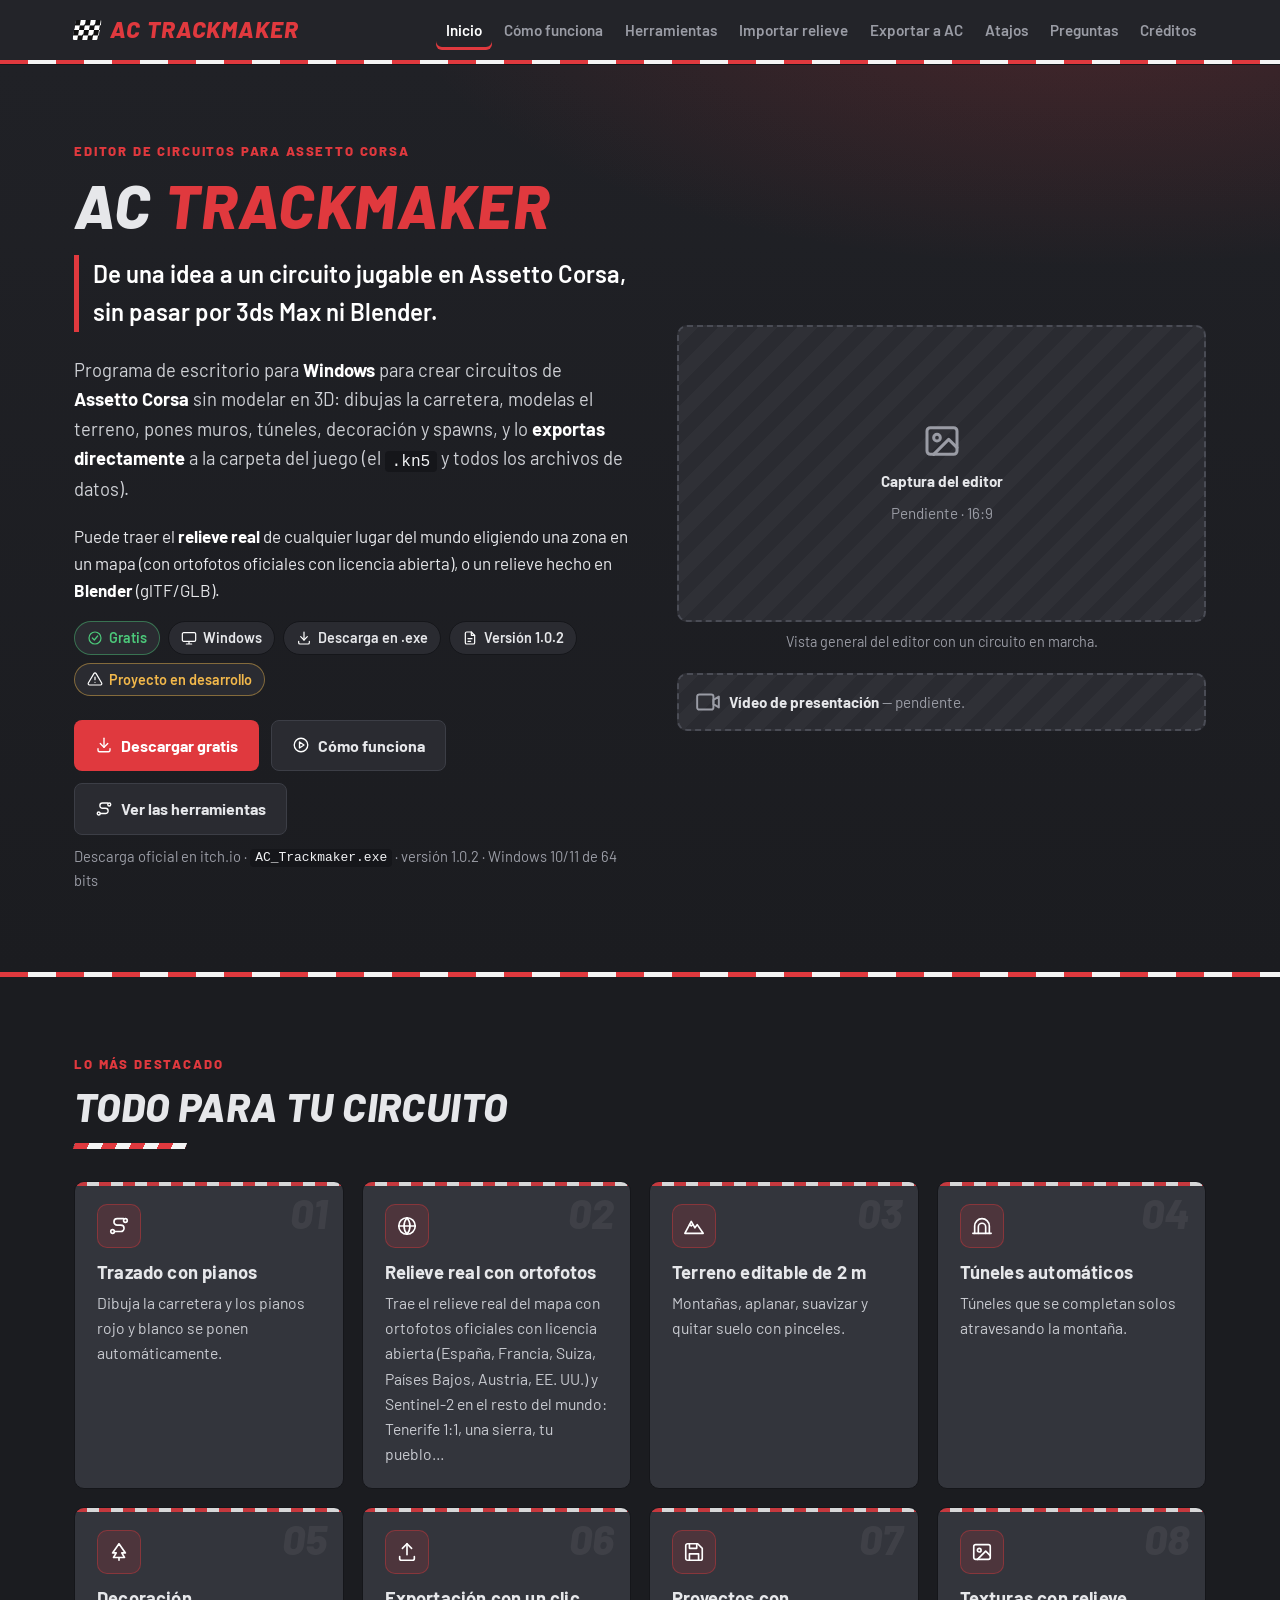
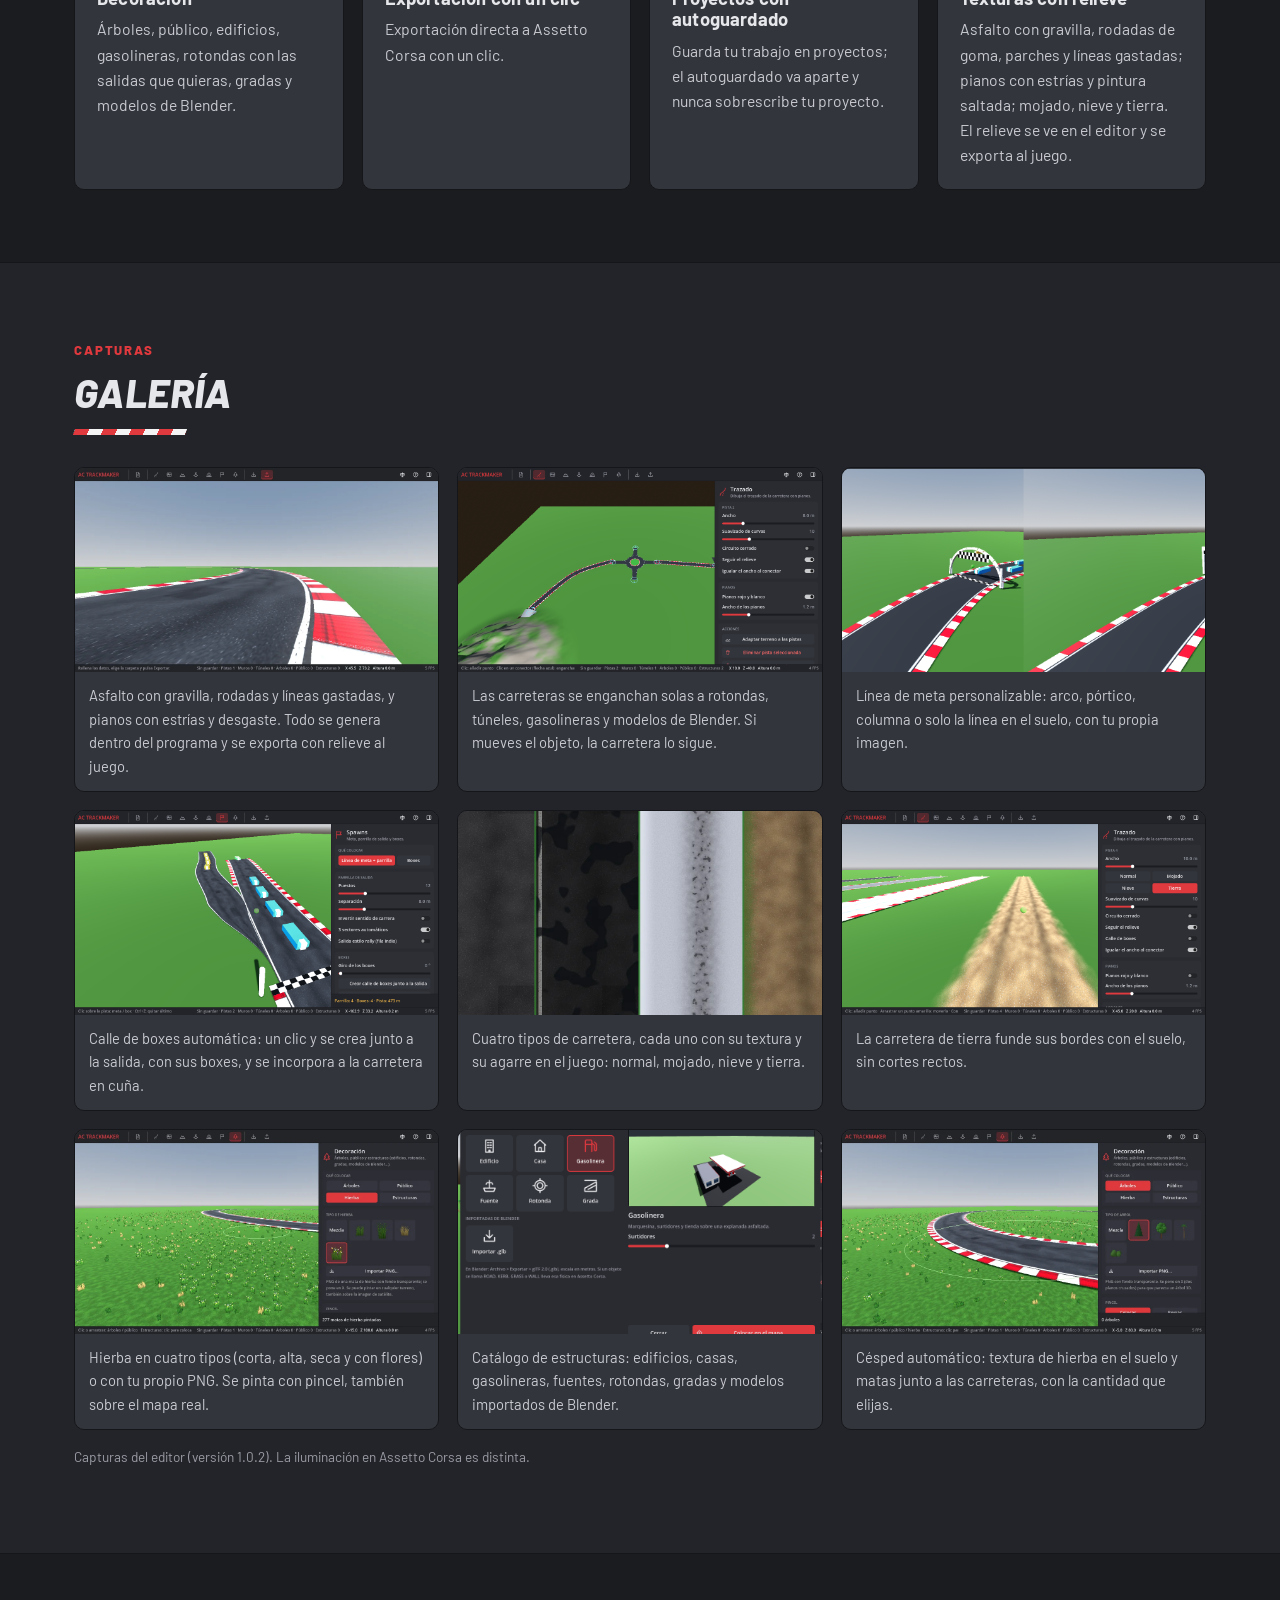
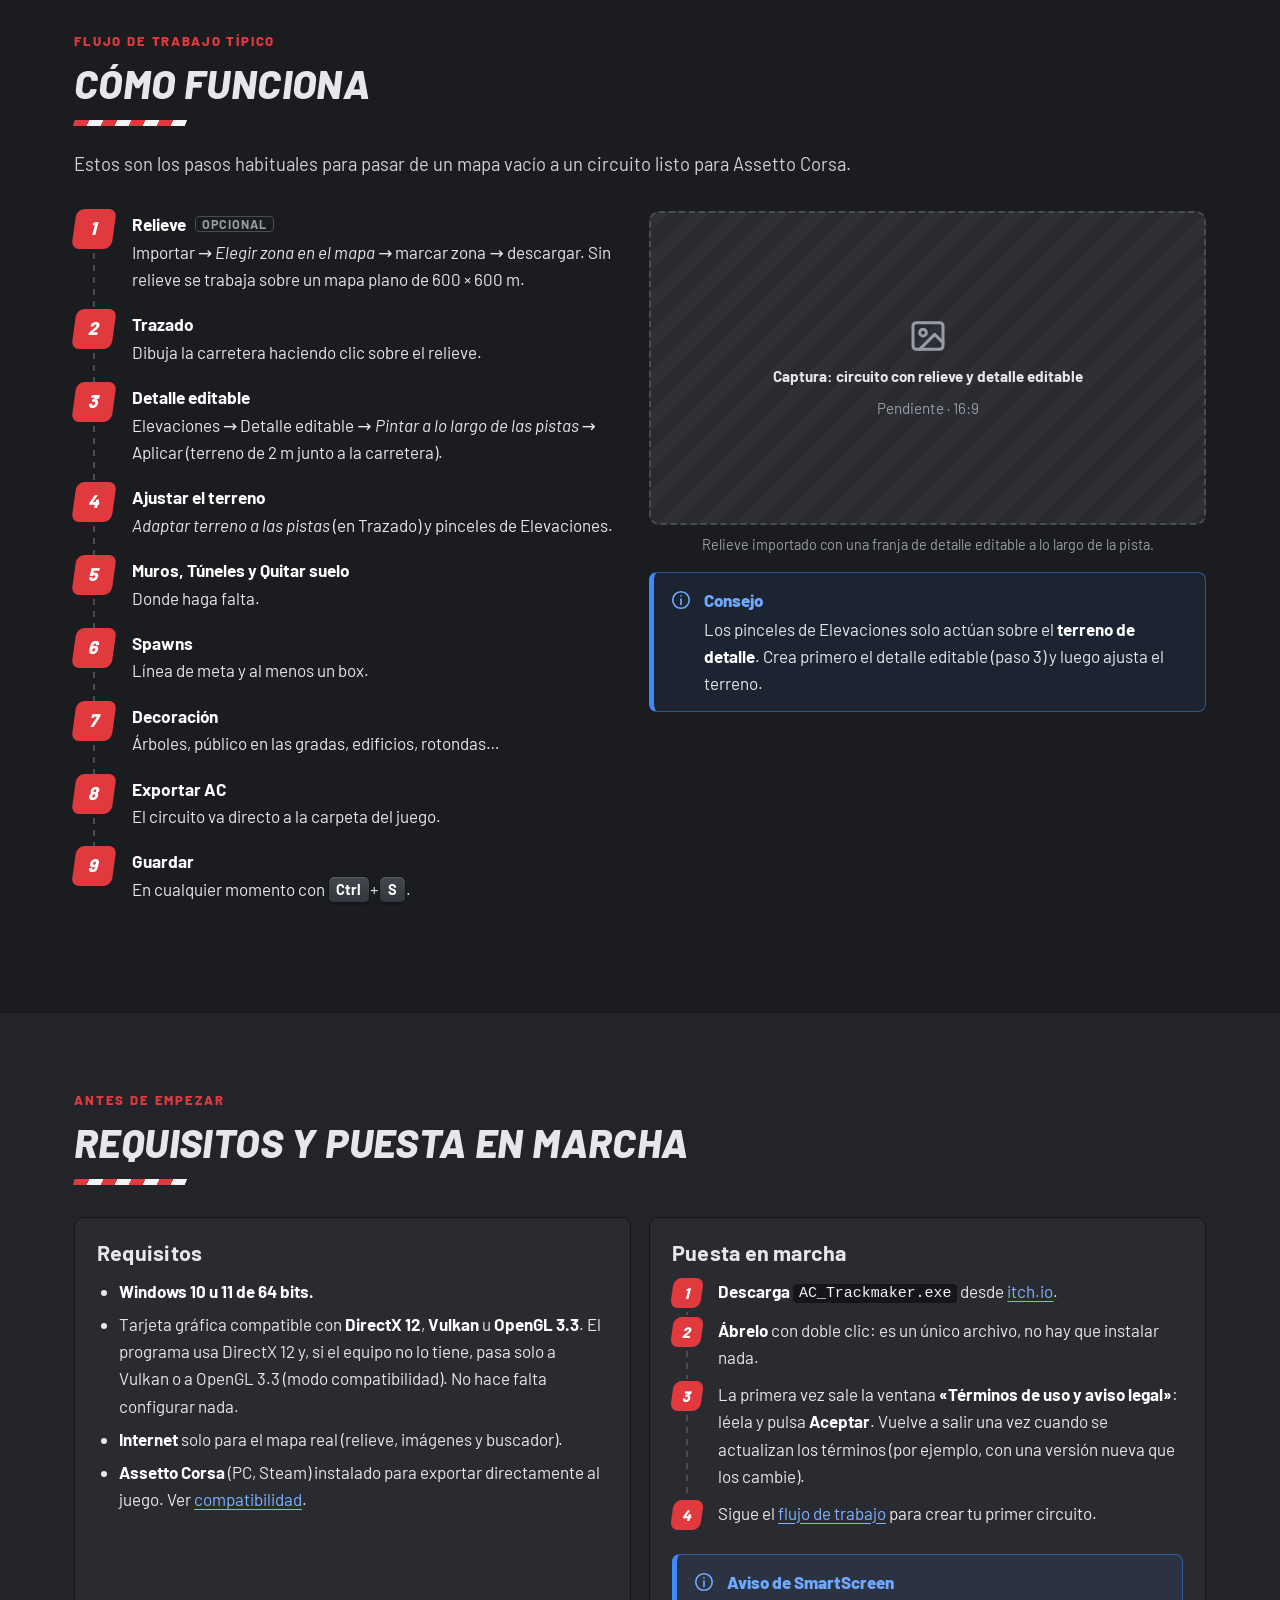
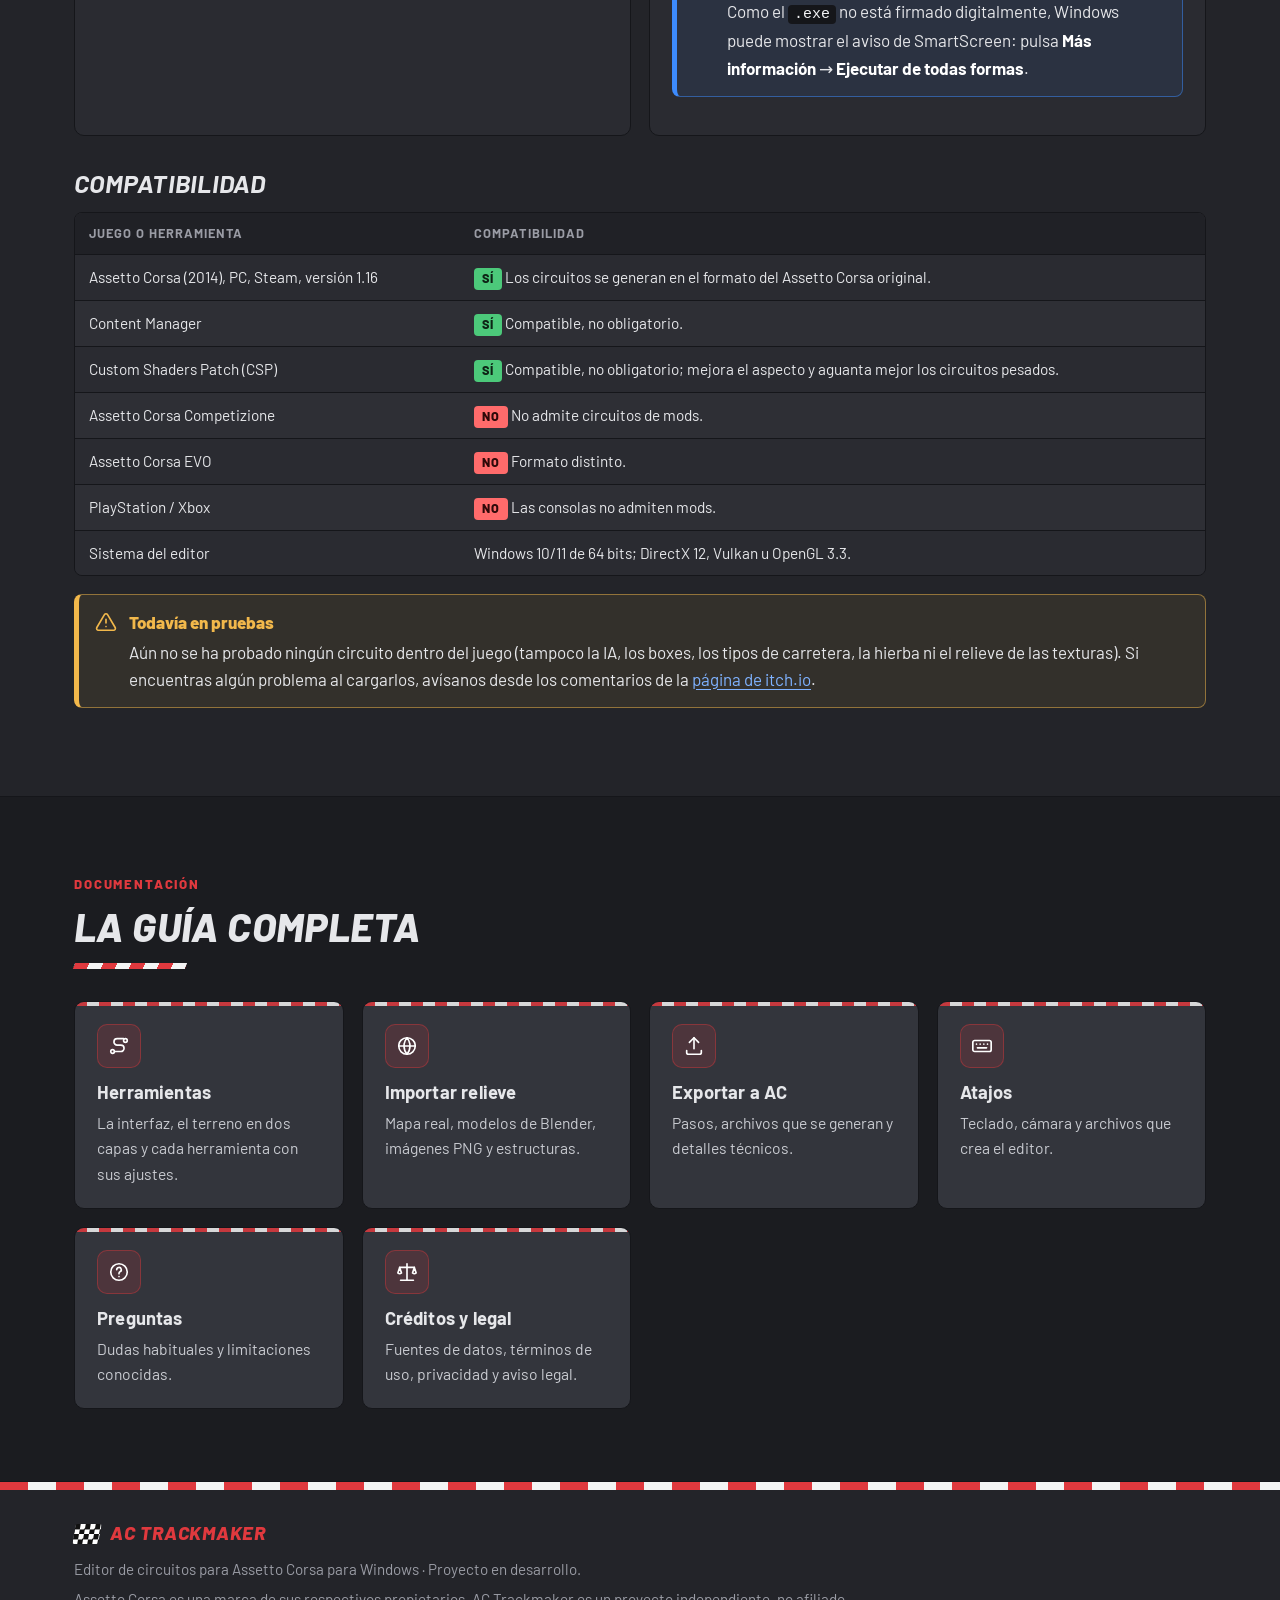
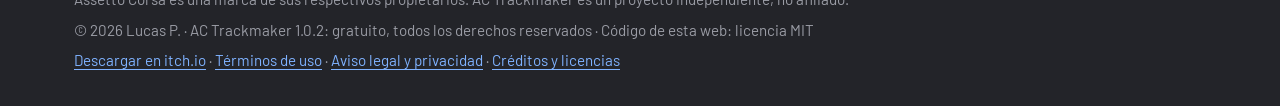
==== commit 0541eda9: "Añadir galería con 9 capturas del editor Imágenes de web/imagenes_web (rama staging del programa) en" ====
--- a/docs/index.html
+++ b/docs/index.html
@@ -188,7 +188,81 @@
   <!-- =========================================================
        CÓMO FUNCIONA
        ========================================================= -->
-  <section class="section section--alt" id="como-funciona" aria-labelledby="titulo-como">
+  <section class="section section--alt" id="galeria" aria-labelledby="titulo-galeria">
+    <div class="container">
+      <div class="section-head">
+        <span class="eyebrow">Capturas</span>
+        <h2 id="titulo-galeria">Galería</h2>
+      </div>
+      <div class="gallery">
+        <figure class="gal-item">
+          <button type="button" class="gal-open" data-full="imagenes/galeria/01_asfalto_y_pianos.webp" aria-label="Ampliar: Carretera con asfalto realista y pianos rojos y blancos en el editor">
+            <picture><source srcset="imagenes/galeria/01_asfalto_y_pianos.webp" type="image/webp"><img src="imagenes/galeria/01_asfalto_y_pianos.png" alt="Carretera con asfalto realista y pianos rojos y blancos en el editor" loading="lazy"></picture>
+          </button>
+          <figcaption>Asfalto con gravilla, rodadas y líneas gastadas, y pianos con estrías y desgaste. Todo se genera dentro del programa y se exporta con relieve al juego.</figcaption>
+        </figure>
+        <figure class="gal-item">
+          <button type="button" class="gal-open" data-full="imagenes/galeria/02_conectores_rotonda.png" aria-label="Ampliar: Rotonda con carreteras enganchadas a sus salidas">
+            <picture><img src="imagenes/galeria/02_conectores_rotonda.png" alt="Rotonda con carreteras enganchadas a sus salidas" loading="lazy"></picture>
+          </button>
+          <figcaption>Las carreteras se enganchan solas a rotondas, túneles, gasolineras y modelos de Blender. Si mueves el objeto, la carretera lo sigue.</figcaption>
+        </figure>
+        <figure class="gal-item">
+          <button type="button" class="gal-open" data-full="imagenes/galeria/03_linea_de_meta.png" aria-label="Ampliar: Línea de meta con arco y con pórtico a cuadros">
+            <picture><img src="imagenes/galeria/03_linea_de_meta.png" alt="Línea de meta con arco y con pórtico a cuadros" loading="lazy"></picture>
+          </button>
+          <figcaption>Línea de meta personalizable: arco, pórtico, columna o solo la línea en el suelo, con tu propia imagen.</figcaption>
+        </figure>
+        <figure class="gal-item">
+          <button type="button" class="gal-open" data-full="imagenes/galeria/04_calle_de_boxes.png" aria-label="Ampliar: Calle de boxes que se une a la carretera antes de la salida">
+            <picture><img src="imagenes/galeria/04_calle_de_boxes.png" alt="Calle de boxes que se une a la carretera antes de la salida" loading="lazy"></picture>
+          </button>
+          <figcaption>Calle de boxes automática: un clic y se crea junto a la salida, con sus boxes, y se incorpora a la carretera en cuña.</figcaption>
+        </figure>
+        <figure class="gal-item">
+          <button type="button" class="gal-open" data-full="imagenes/galeria/05_tipos_de_carretera.webp" aria-label="Ampliar: Texturas de asfalto, mojado, nieve y tierra">
+            <picture><source srcset="imagenes/galeria/05_tipos_de_carretera.webp" type="image/webp"><img src="imagenes/galeria/05_tipos_de_carretera.png" alt="Texturas de asfalto, mojado, nieve y tierra" loading="lazy"></picture>
+          </button>
+          <figcaption>Cuatro tipos de carretera, cada uno con su textura y su agarre en el juego: normal, mojado, nieve y tierra.</figcaption>
+        </figure>
+        <figure class="gal-item">
+          <button type="button" class="gal-open" data-full="imagenes/galeria/06_carretera_de_tierra.png" aria-label="Ampliar: Camino de tierra que se funde con la hierba">
+            <picture><img src="imagenes/galeria/06_carretera_de_tierra.png" alt="Camino de tierra que se funde con la hierba" loading="lazy"></picture>
+          </button>
+          <figcaption>La carretera de tierra funde sus bordes con el suelo, sin cortes rectos.</figcaption>
+        </figure>
+        <figure class="gal-item">
+          <button type="button" class="gal-open" data-full="imagenes/galeria/07_hierba.webp" aria-label="Ampliar: Matas de hierba pintadas junto a un circuito">
+            <picture><source srcset="imagenes/galeria/07_hierba.webp" type="image/webp"><img src="imagenes/galeria/07_hierba.png" alt="Matas de hierba pintadas junto a un circuito" loading="lazy"></picture>
+          </button>
+          <figcaption>Hierba en cuatro tipos (corta, alta, seca y con flores) o con tu propio PNG. Se pinta con pincel, también sobre el mapa real.</figcaption>
+        </figure>
+        <figure class="gal-item">
+          <button type="button" class="gal-open" data-full="imagenes/galeria/08_catalogo_estructuras.png" aria-label="Ampliar: Ventana del catálogo de estructuras con una gasolinera">
+            <picture><img src="imagenes/galeria/08_catalogo_estructuras.png" alt="Ventana del catálogo de estructuras con una gasolinera" loading="lazy"></picture>
+          </button>
+          <figcaption>Catálogo de estructuras: edificios, casas, gasolineras, fuentes, rotondas, gradas y modelos importados de Blender.</figcaption>
+        </figure>
+        <figure class="gal-item">
+          <button type="button" class="gal-open" data-full="imagenes/galeria/09_cesped_automatico.webp" aria-label="Ampliar: Terreno con césped y matas alrededor de la pista">
+            <picture><source srcset="imagenes/galeria/09_cesped_automatico.webp" type="image/webp"><img src="imagenes/galeria/09_cesped_automatico.png" alt="Terreno con césped y matas alrededor de la pista" loading="lazy"></picture>
+          </button>
+          <figcaption>Césped automático: textura de hierba en el suelo y matas junto a las carreteras, con la cantidad que elijas.</figcaption>
+        </figure>
+      </div>
+      <p class="muted gal-note">Capturas del editor (versión 1.0.2). La iluminación en Assetto Corsa es distinta.</p>
+    </div>
+  </section>
+
+  <dialog class="lightbox" id="lightbox" aria-label="Imagen ampliada">
+    <img alt="">
+    <p class="lb-cap"></p>
+    <button type="button" class="lb-btn lb-prev" aria-label="Imagen anterior">‹</button>
+    <button type="button" class="lb-btn lb-next" aria-label="Imagen siguiente">›</button>
+    <button type="button" class="lb-btn lb-close" aria-label="Cerrar">×</button>
+  </dialog>
+
+  <section class="section" id="como-funciona" aria-labelledby="titulo-como">
     <div class="container">
       <div class="section-head">
         <span class="eyebrow">Flujo de trabajo típico</span>
--- a/docs/styles.css
+++ b/docs/styles.css
@@ -1008,3 +1008,23 @@
 .link-card { display: block; color: var(--text); text-decoration: none; transition: border-color 0.15s, transform 0.15s; }
 .link-card:hover { color: var(--text); border-color: var(--red); transform: translateY(-2px); }
 .link-card p { color: #c9cbd1; }
+
+/* ---------- Galería ---------- */
+.gallery { display: grid; gap: 18px; grid-template-columns: repeat(3, minmax(0, 1fr)); }
+@media (max-width: 900px) { .gallery { grid-template-columns: repeat(2, minmax(0, 1fr)); } }
+@media (max-width: 600px) { .gallery { grid-template-columns: minmax(0, 1fr); } }
+.gal-item { margin: 0; background: var(--card); border: 1px solid var(--border); border-radius: var(--radius); overflow: hidden; }
+.gal-open { display: block; width: 100%; padding: 0; border: 0; background: none; cursor: zoom-in; }
+.gal-open img { display: block; width: 100%; aspect-ratio: 16 / 9; object-fit: cover; transition: transform 0.2s; }
+.gal-open:hover img { transform: scale(1.03); }
+.gal-item figcaption { padding: 12px 14px; font-size: 0.92rem; color: #c9cbd1; }
+.gal-note { font-size: 0.85rem; margin-top: 16px; }
+.lightbox { max-width: 96vw; max-height: 96vh; padding: 0; border: 1px solid var(--border); border-radius: var(--radius); background: var(--bar); color: var(--text); }
+.lightbox::backdrop { background: rgba(0, 0, 0, 0.85); }
+.lightbox img { display: block; max-width: 96vw; max-height: calc(96vh - 70px); margin: 0 auto; }
+.lb-cap { margin: 0; padding: 12px 56px; text-align: center; font-size: 0.95rem; }
+.lb-btn { position: absolute; width: 44px; height: 44px; border-radius: 8px; border: 0; background: rgba(0, 0, 0, 0.6); color: #fff; font-size: 1.8rem; line-height: 1; cursor: pointer; }
+.lb-btn:hover { background: var(--red); }
+.lb-prev { left: 8px; top: 50%; transform: translateY(-50%); }
+.lb-next { right: 8px; top: 50%; transform: translateY(-50%); }
+.lb-close { right: 8px; top: 8px; }
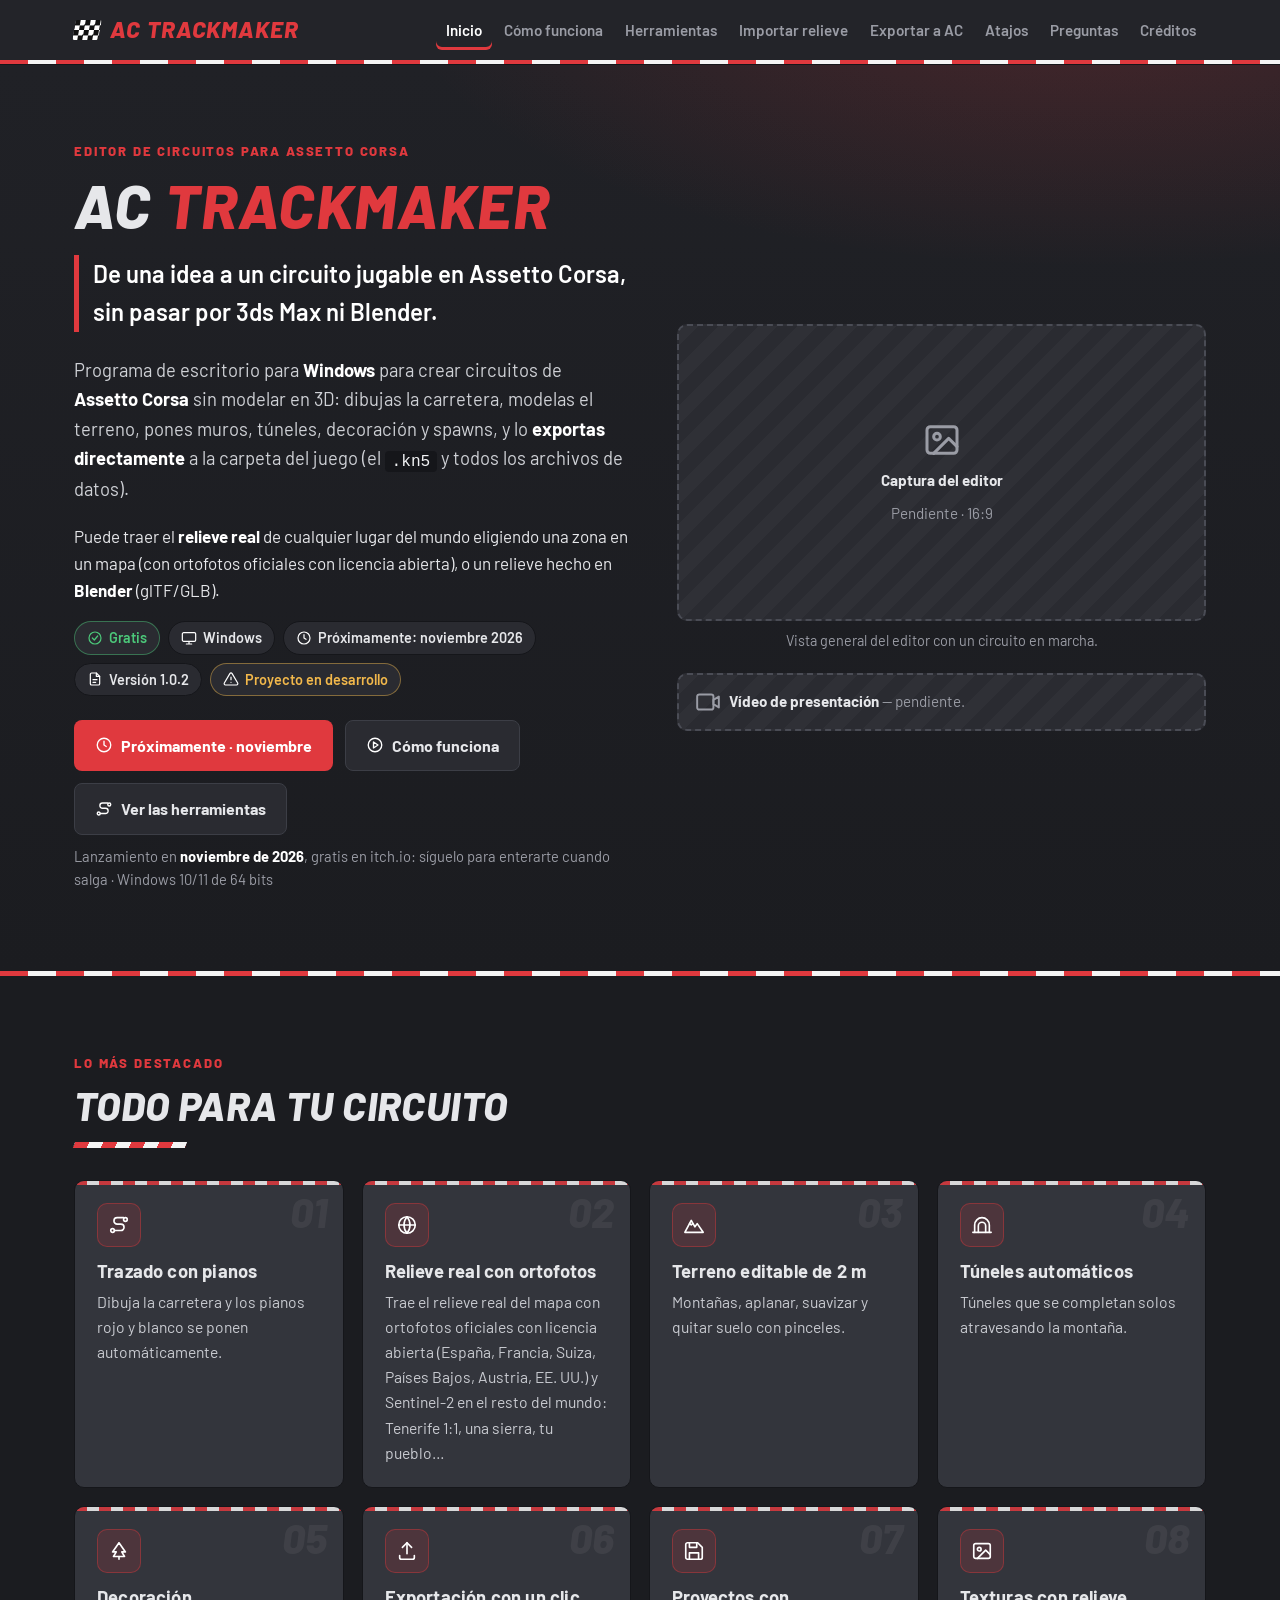
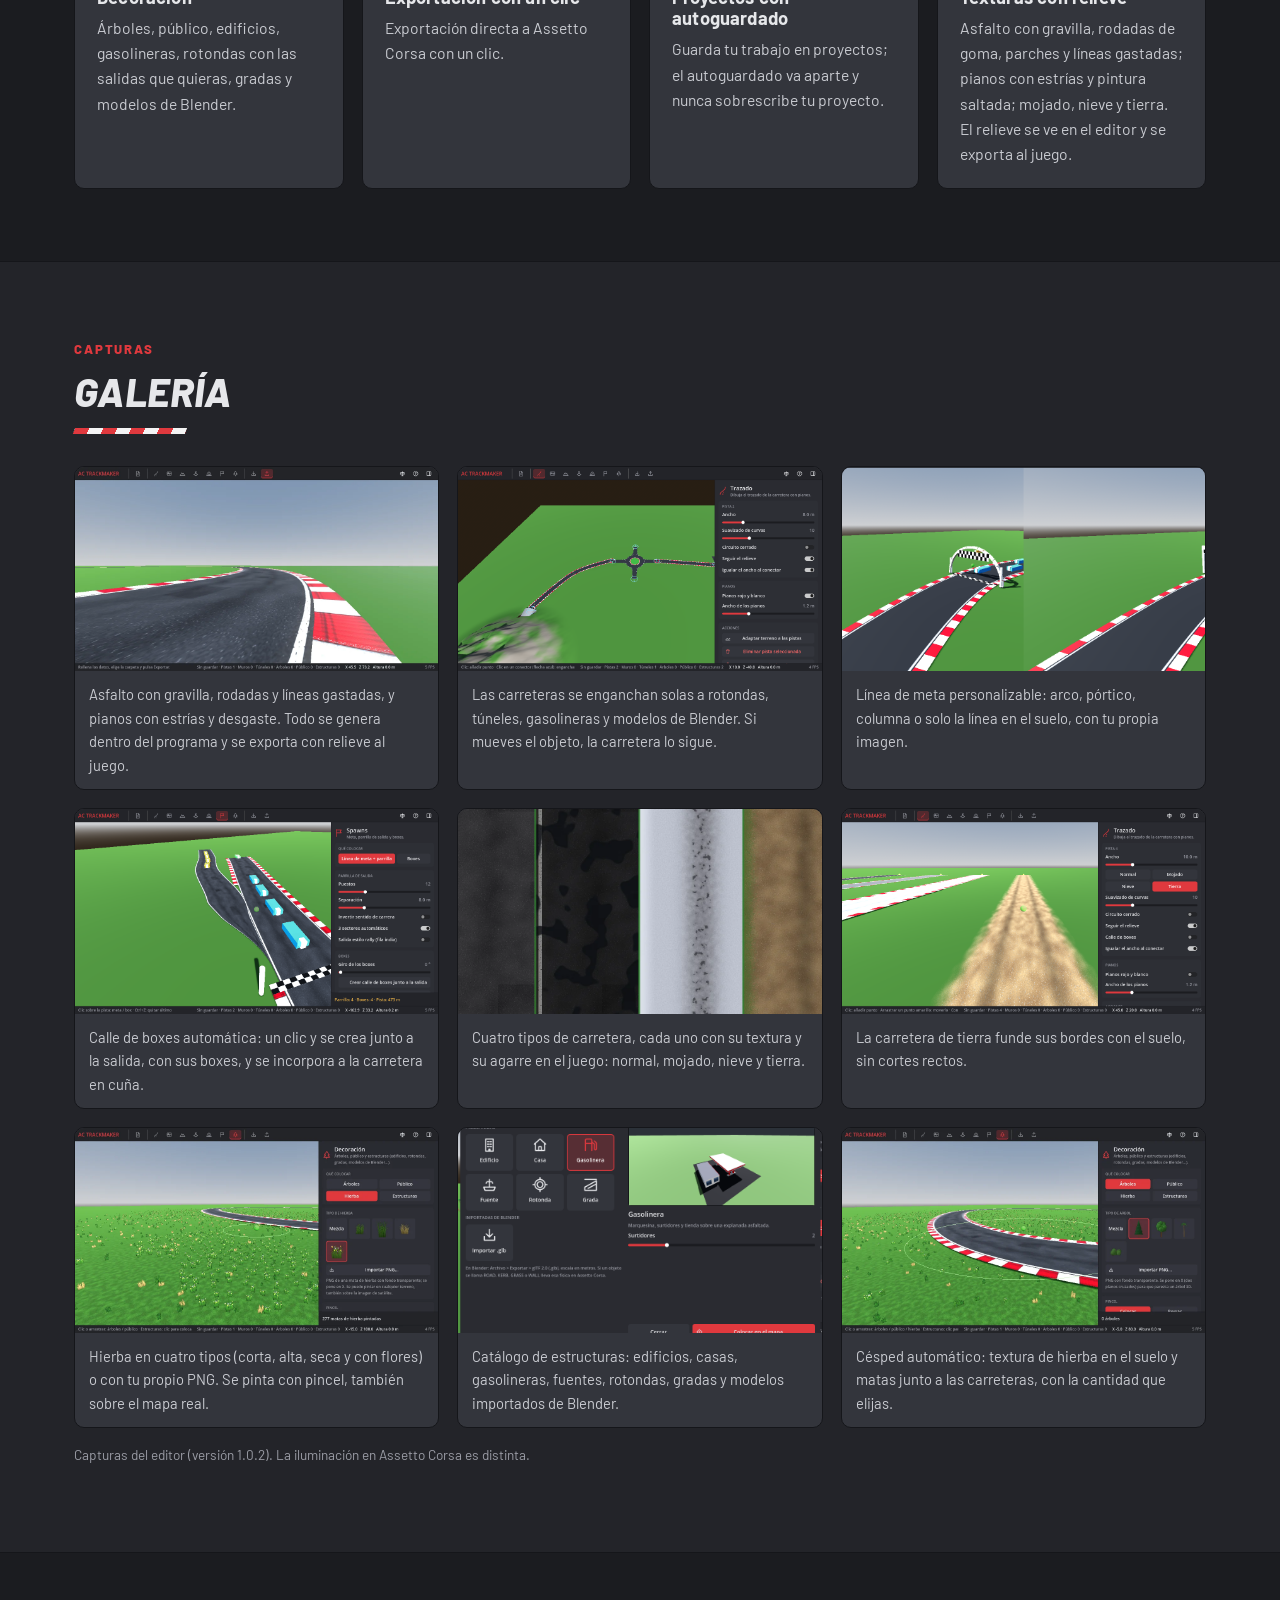
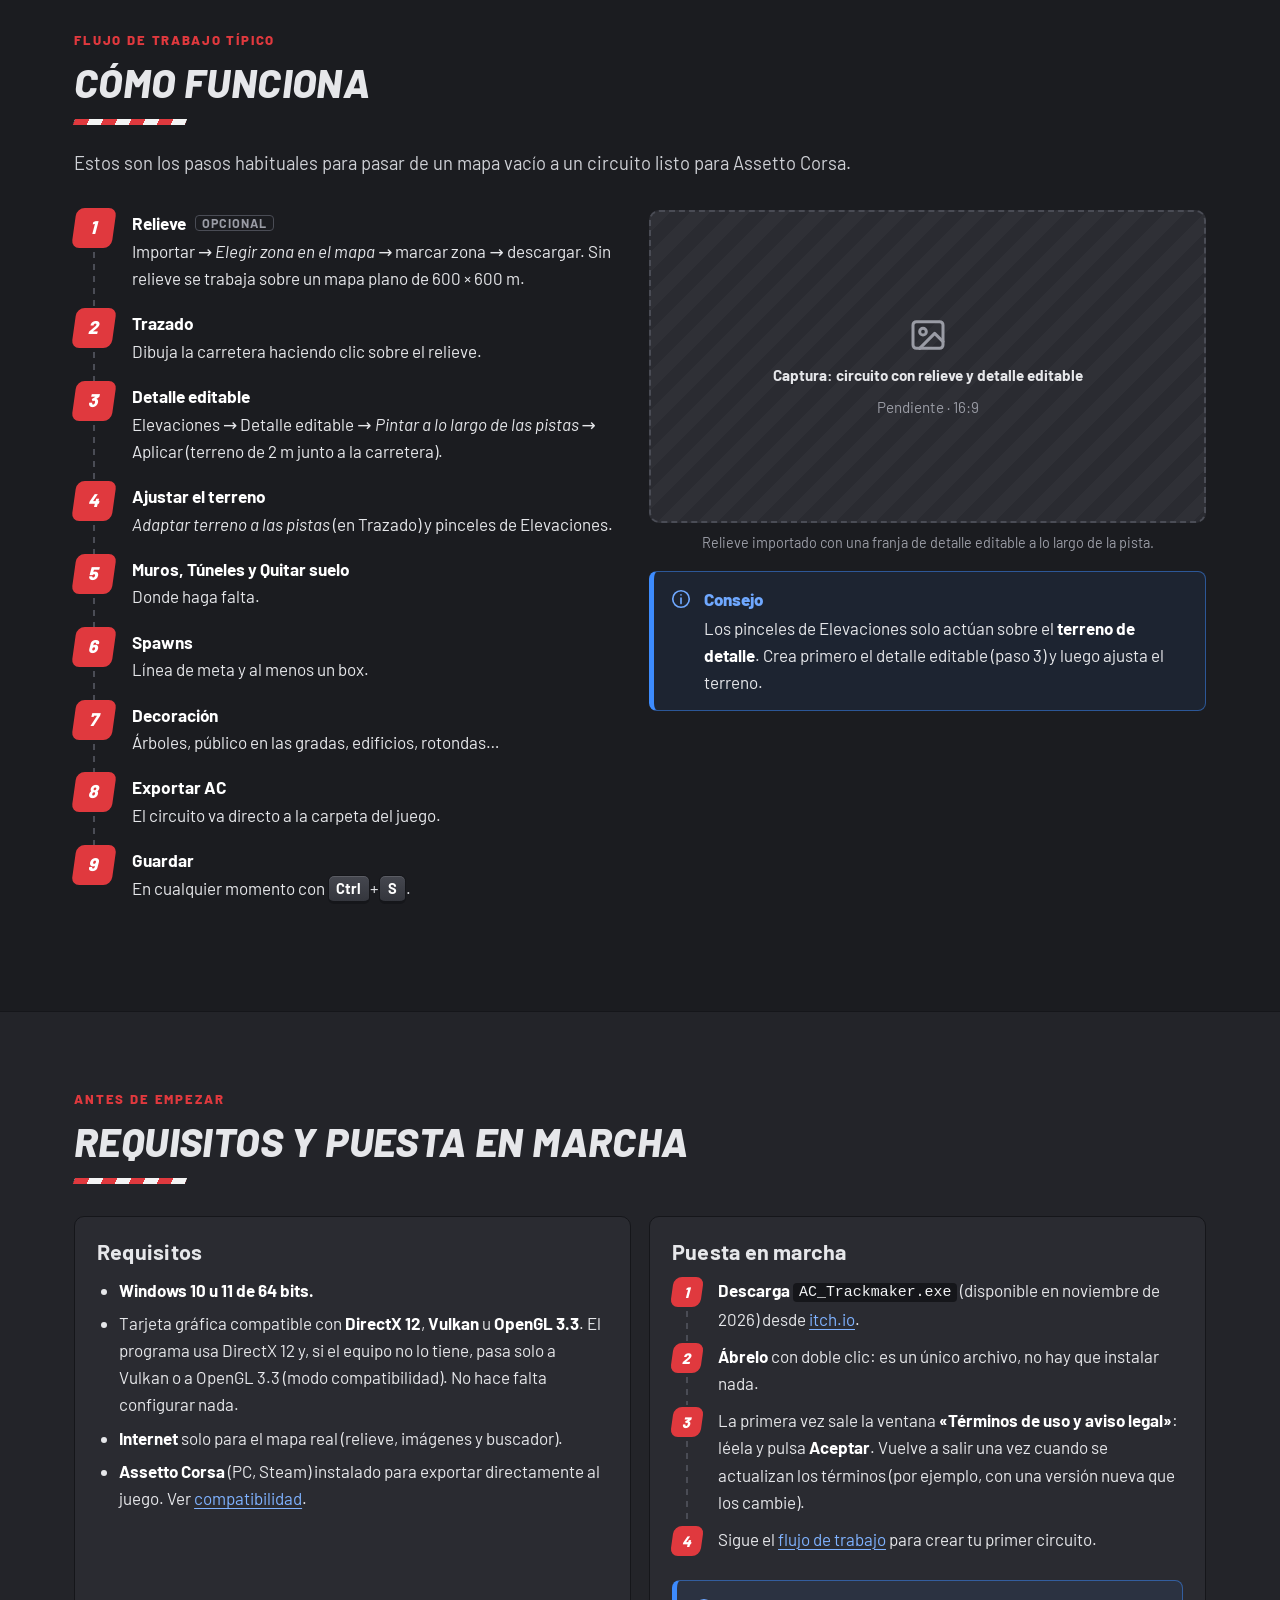
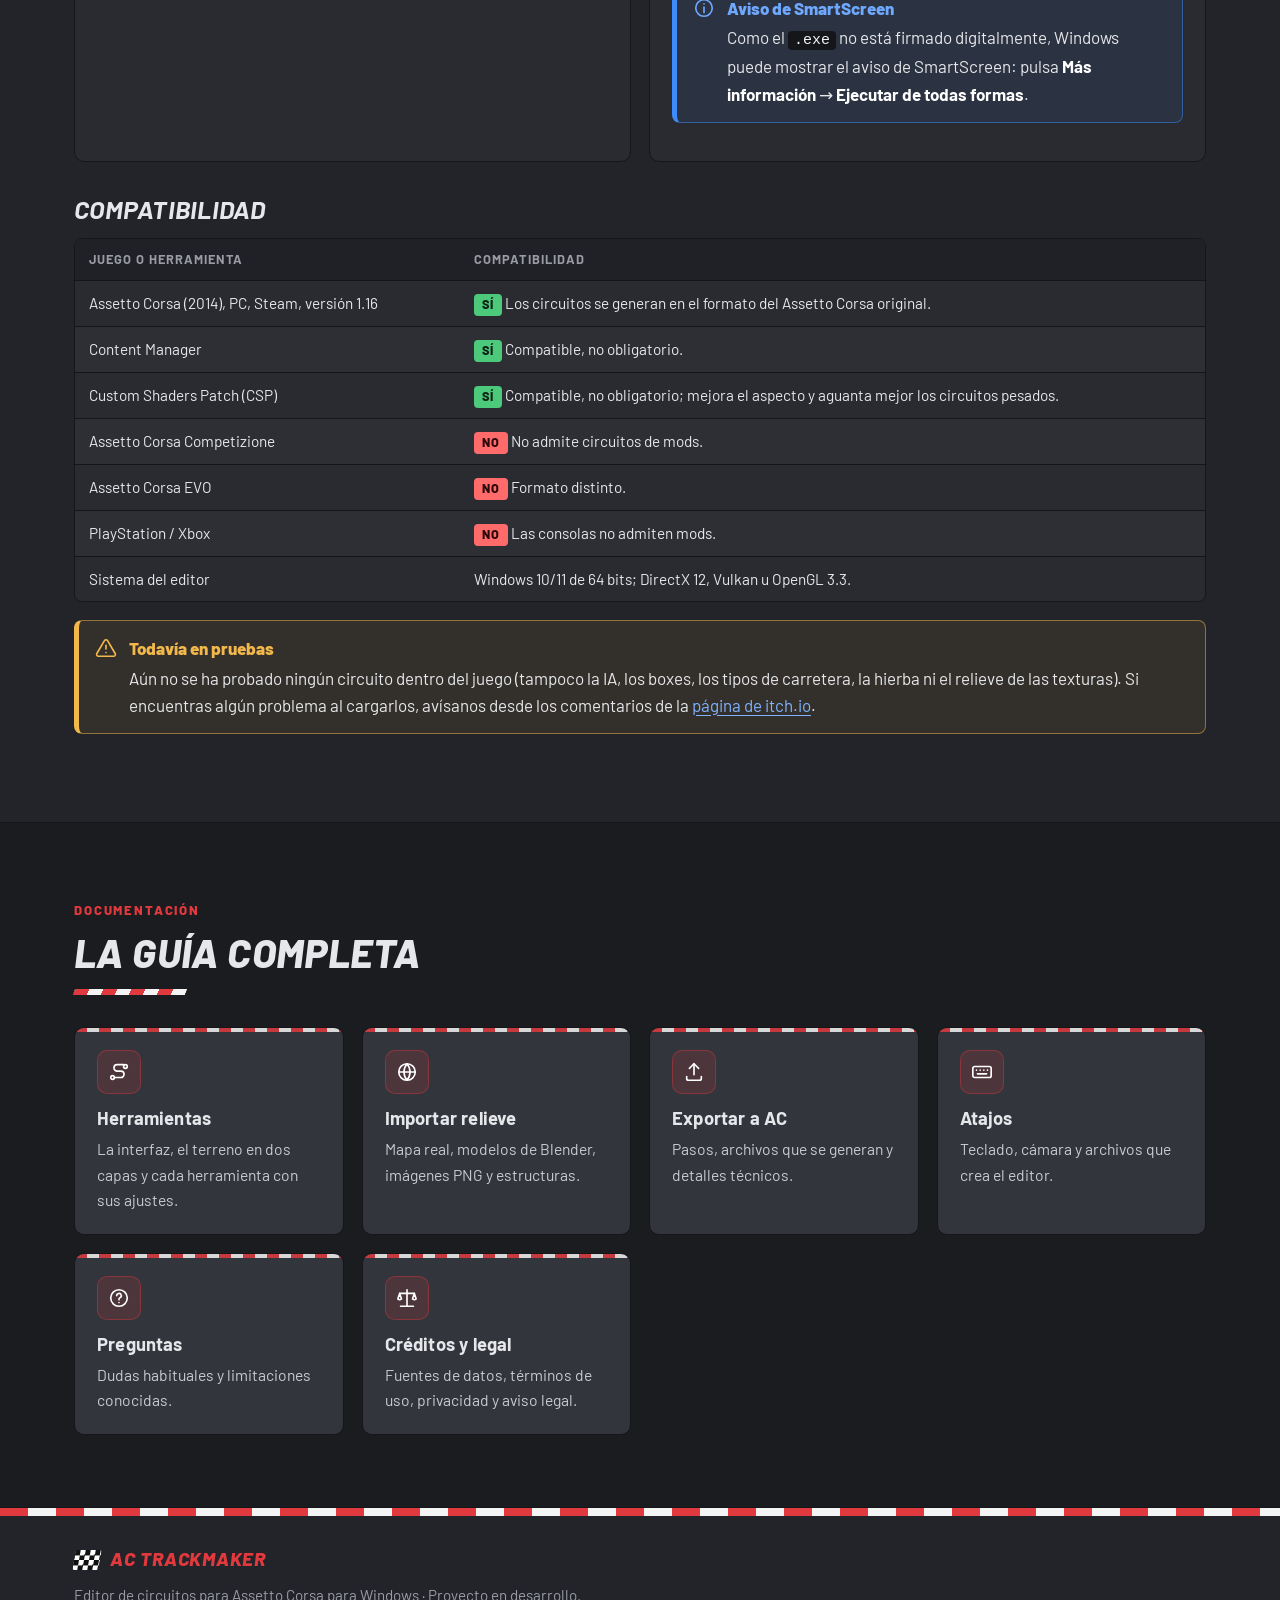
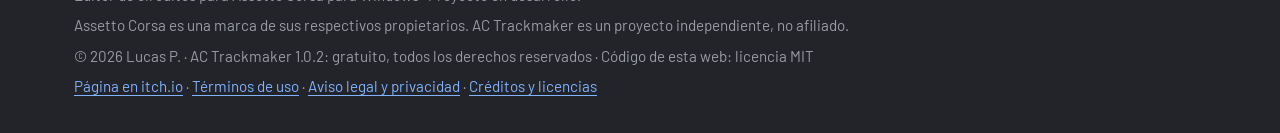
==== commit dd41a6b3: "Portada: próximamente en noviembre de 2026 Co-Authored-By: Claude Opus 5.5 <noreply@anthropic.com> C" ====
--- a/docs/index.html
+++ b/docs/index.html
@@ -6,6 +6,7 @@
   <title>AC Trackmaker — Editor de circuitos para Assetto Corsa</title>
   <meta name="description" content="AC Trackmaker: programa gratuito para Windows para crear circuitos de Assetto Corsa sin modelar en 3D y exportarlos directamente al juego.">
   <meta name="theme-color" content="#232429">
+  <link rel="icon" href="favicon.ico">
   <link rel="stylesheet" href="styles.css">
 </head>
 <body>
@@ -91,16 +92,16 @@
         <ul class="badges" aria-label="Datos del proyecto">
           <li class="badge badge--green"><svg class="icon" aria-hidden="true"><use href="#i-check"/></svg>Gratis</li>
           <li class="badge"><svg class="icon" aria-hidden="true"><use href="#i-monitor"/></svg>Windows</li>
-          <li class="badge"><svg class="icon" aria-hidden="true"><use href="#i-import"/></svg>Descarga en .exe</li>
+          <li class="badge"><svg class="icon" aria-hidden="true"><use href="#i-clock"/></svg>Próximamente: noviembre 2026</li>
           <li class="badge"><svg class="icon" aria-hidden="true"><use href="#i-file"/></svg>Versión 1.0.2</li>
           <li class="badge badge--amber"><svg class="icon" aria-hidden="true"><use href="#i-alert"/></svg>Proyecto en desarrollo</li>
         </ul>
         <div class="btn-row">
-          <a class="btn btn--primary" href="https://lklukaslk.itch.io/ac-trackmaker" target="_blank" rel="noopener"><svg class="icon" aria-hidden="true"><use href="#i-import"/></svg>Descargar gratis<span class="visually-hidden"> en itch.io (se abre en una pestaña nueva)</span></a>
+          <a class="btn btn--primary" href="https://lklukaslk.itch.io/ac-trackmaker" target="_blank" rel="noopener"><svg class="icon" aria-hidden="true"><use href="#i-clock"/></svg>Próximamente · noviembre<span class="visually-hidden"> de 2026: sigue el proyecto en itch.io (se abre en una pestaña nueva)</span></a>
           <a class="btn btn--ghost" href="#como-funciona"><svg class="icon" aria-hidden="true"><use href="#i-play"/></svg>Cómo funciona</a>
           <a class="btn btn--ghost" href="herramientas.html#herramientas"><svg class="icon" aria-hidden="true"><use href="#i-route"/></svg>Ver las herramientas</a>
         </div>
-        <p class="muted" style="margin-top:10px;font-size:0.92rem">Descarga oficial en itch.io · <code>AC_Trackmaker.exe</code> · versión 1.0.2 · Windows 10/11 de 64 bits</p>
+        <p class="muted" style="margin-top:10px;font-size:0.92rem">Lanzamiento en <strong>noviembre de 2026</strong>, gratis en itch.io: síguelo para enterarte cuando salga · Windows 10/11 de 64 bits</p>
       </div>
       <div>
         <!-- PENDIENTE: captura principal del editor -->
@@ -332,7 +333,7 @@
         <div class="panel">
           <h3>Puesta en marcha</h3>
           <ol class="steps steps--compact">
-            <li><strong>Descarga</strong> <code>AC_Trackmaker.exe</code> desde <a href="https://lklukaslk.itch.io/ac-trackmaker" target="_blank" rel="noopener">itch.io</a>.</li>
+            <li><strong>Descarga</strong> <code>AC_Trackmaker.exe</code> (disponible en noviembre de 2026) desde <a href="https://lklukaslk.itch.io/ac-trackmaker" target="_blank" rel="noopener">itch.io</a>.</li>
             <li><strong>Ábrelo</strong> con doble clic: es un único archivo, no hay que instalar nada.</li>
             <li>La primera vez sale la ventana <strong>«Términos de uso y aviso legal»</strong>: léela y pulsa <strong>Aceptar</strong>. Vuelve a salir una vez cuando se actualizan los términos (por ejemplo, con una versión nueva que los cambie).</li>
             <li>Sigue el <a href="#como-funciona">flujo de trabajo</a> para crear tu primer circuito.</li>
@@ -395,7 +396,7 @@
     <p>Editor de circuitos para Assetto Corsa para Windows · Proyecto en desarrollo.</p>
     <p>Assetto Corsa es una marca de sus respectivos propietarios. AC Trackmaker es un proyecto independiente, no afiliado.</p>
     <p>© 2026 Lucas P. · AC Trackmaker 1.0.2: gratuito, todos los derechos reservados · Código de esta web: licencia MIT</p>
-    <p><a href="https://lklukaslk.itch.io/ac-trackmaker" target="_blank" rel="noopener">Descargar en itch.io</a> · <a href="legal.html#terminos">Términos de uso</a> · <a href="legal.html#legal">Aviso legal y privacidad</a> · <a href="legal.html#creditos">Créditos y licencias</a></p>
+    <p><a href="https://lklukaslk.itch.io/ac-trackmaker" target="_blank" rel="noopener">Página en itch.io</a> · <a href="legal.html#terminos">Términos de uso</a> · <a href="legal.html#legal">Aviso legal y privacidad</a> · <a href="legal.html#creditos">Créditos y licencias</a></p>
   </div>
 </footer>
 
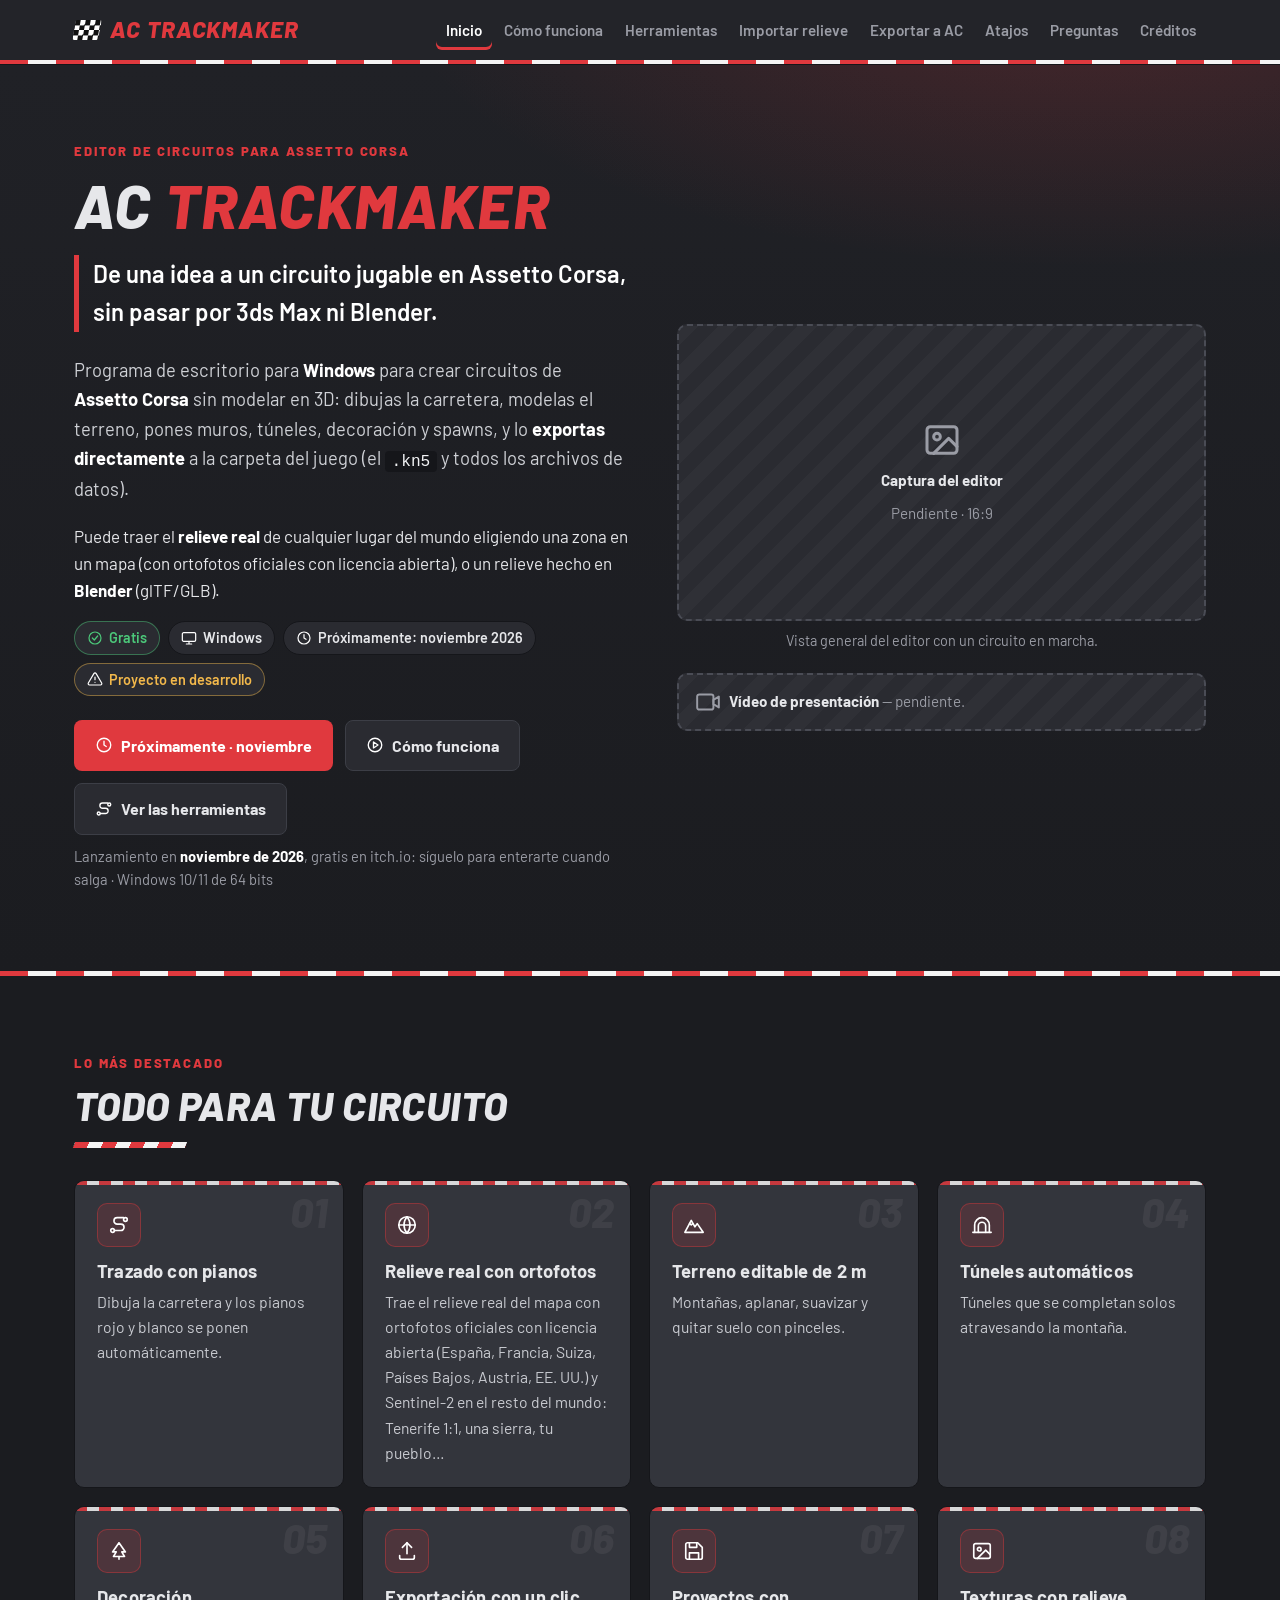
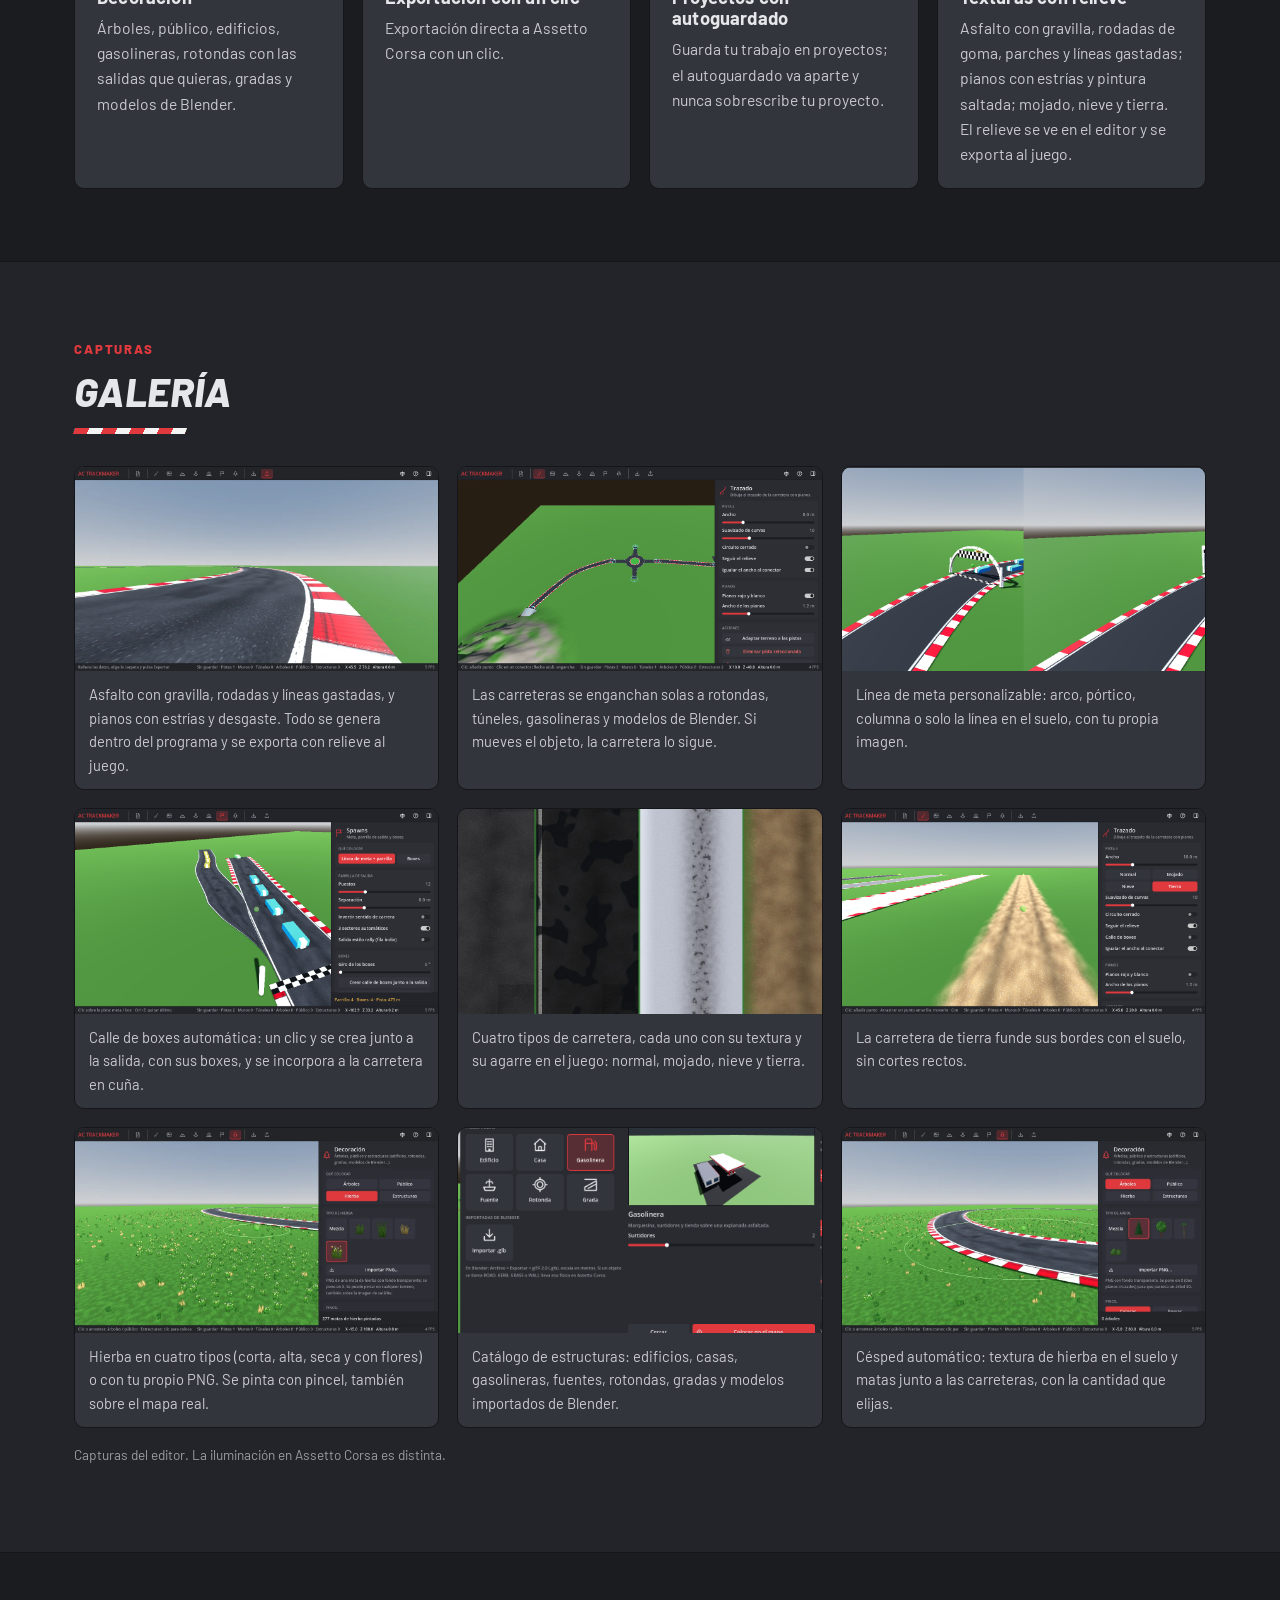
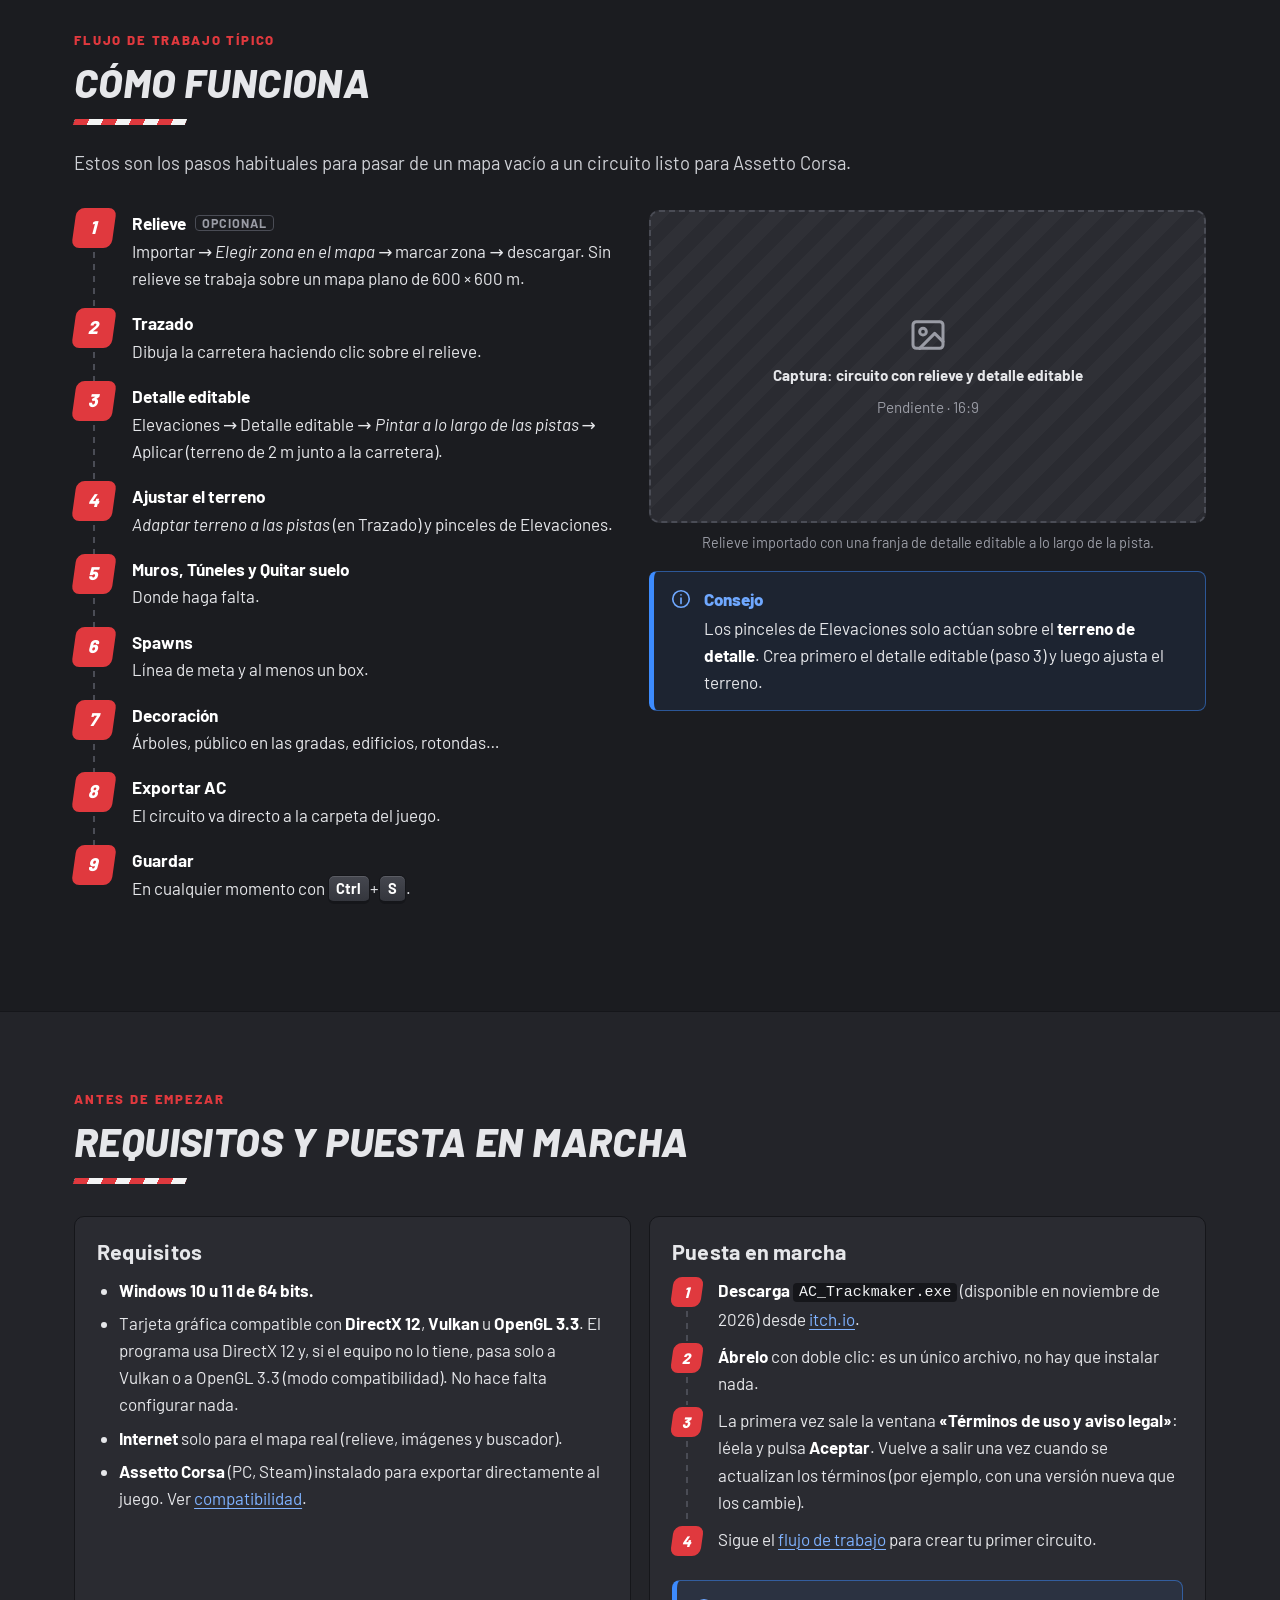
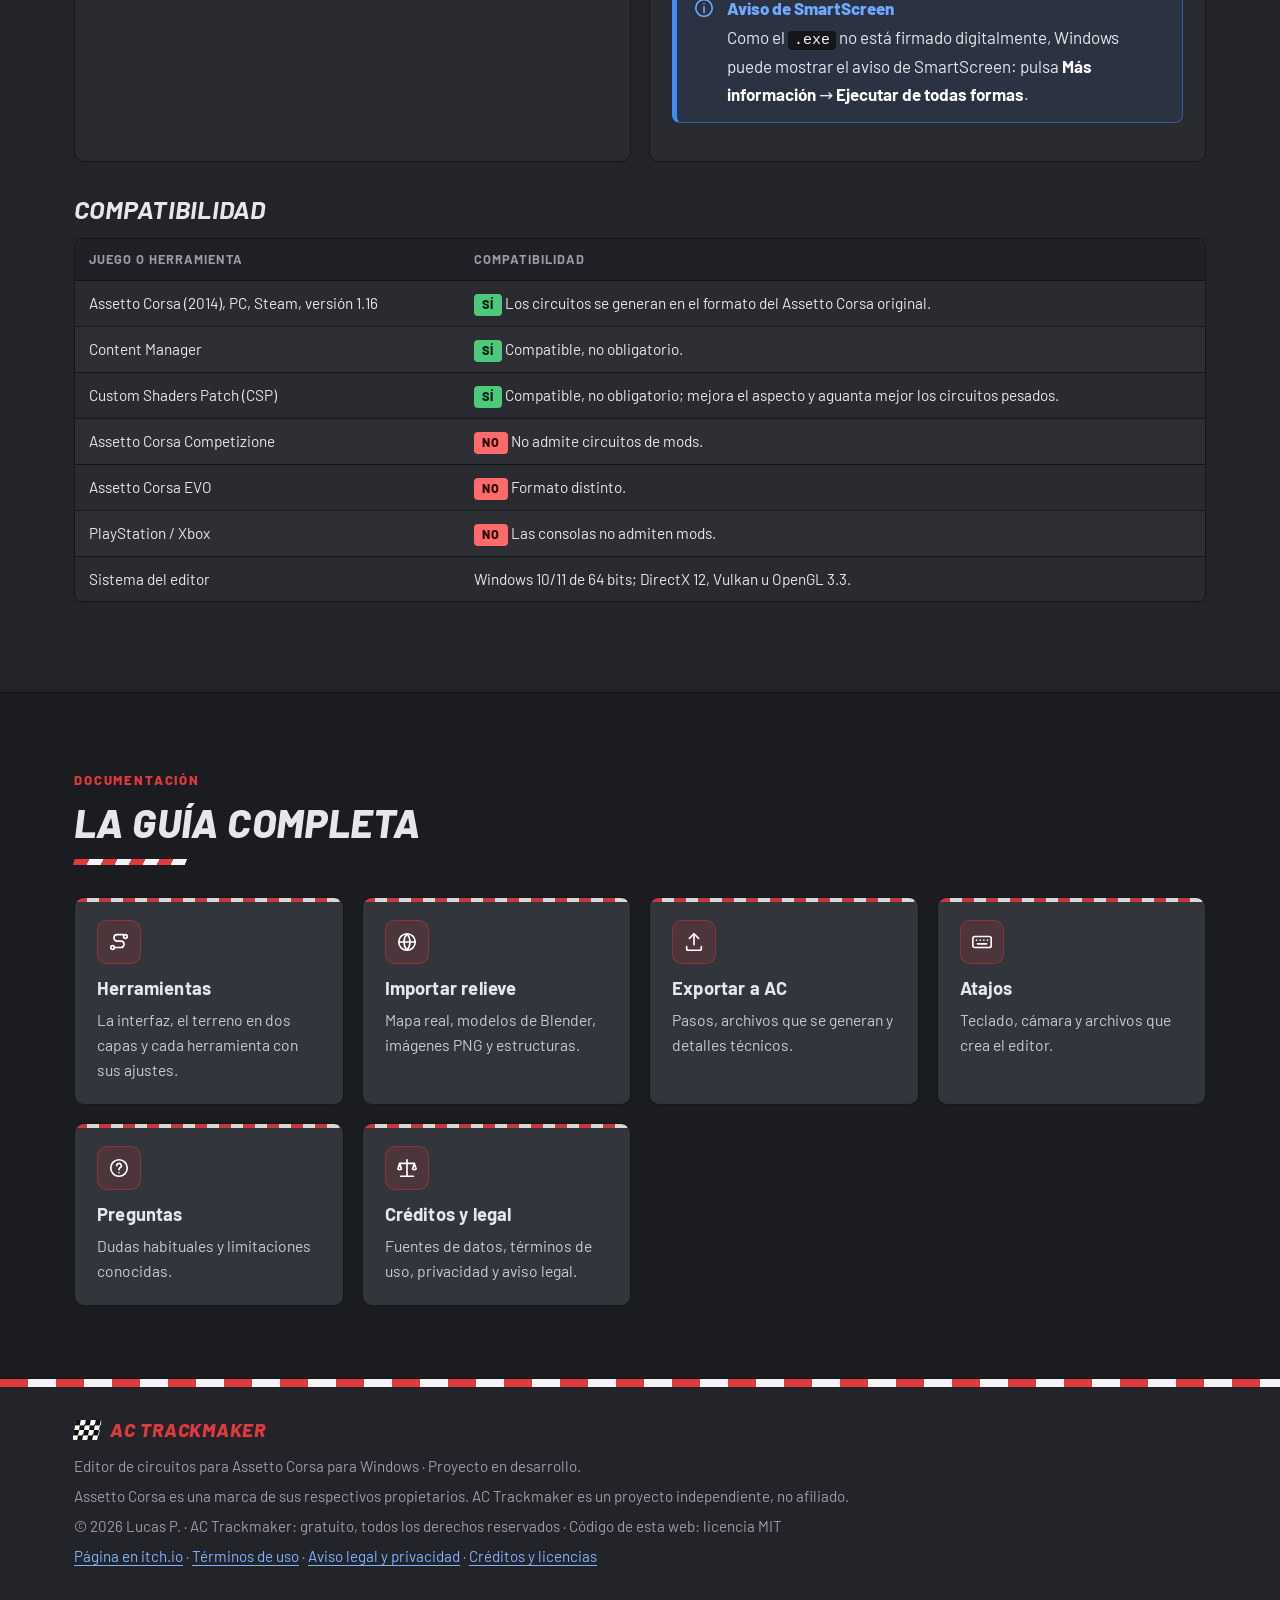
==== commit 4797dc36: "Quitar la versión y el aviso de pruebas Co-Authored-By: Claude Opus 5.5 <noreply@anthropic.com> Clau" ====
--- a/docs/index.html
+++ b/docs/index.html
@@ -93,7 +93,6 @@
           <li class="badge badge--green"><svg class="icon" aria-hidden="true"><use href="#i-check"/></svg>Gratis</li>
           <li class="badge"><svg class="icon" aria-hidden="true"><use href="#i-monitor"/></svg>Windows</li>
           <li class="badge"><svg class="icon" aria-hidden="true"><use href="#i-clock"/></svg>Próximamente: noviembre 2026</li>
-          <li class="badge"><svg class="icon" aria-hidden="true"><use href="#i-file"/></svg>Versión 1.0.2</li>
           <li class="badge badge--amber"><svg class="icon" aria-hidden="true"><use href="#i-alert"/></svg>Proyecto en desarrollo</li>
         </ul>
         <div class="btn-row">
@@ -251,7 +250,7 @@
           <figcaption>Césped automático: textura de hierba en el suelo y matas junto a las carreteras, con la cantidad que elijas.</figcaption>
         </figure>
       </div>
-      <p class="muted gal-note">Capturas del editor (versión 1.0.2). La iluminación en Assetto Corsa es distinta.</p>
+      <p class="muted gal-note">Capturas del editor. La iluminación en Assetto Corsa es distinta.</p>
     </div>
   </section>
 
@@ -362,11 +361,6 @@
             </tbody>
           </table>
         </div>
-        <div class="callout callout--warn">
-          <svg class="icon" aria-hidden="true"><use href="#i-alert"/></svg>
-          <div><span class="callout-title">Todavía en pruebas</span>
-            <p>Aún no se ha probado ningún circuito dentro del juego (tampoco la IA, los boxes, los tipos de carretera, la hierba ni el relieve de las texturas). Si encuentras algún problema al cargarlos, avísanos desde los comentarios de la <a href="https://lklukaslk.itch.io/ac-trackmaker" target="_blank" rel="noopener">página de itch.io</a>.</p></div>
-        </div>
       </div>
     </div>
   </section>
@@ -395,7 +389,7 @@
     <a class="logo" href="index.html"><span class="logo-flag" aria-hidden="true"></span>AC TRACKMAKER</a>
     <p>Editor de circuitos para Assetto Corsa para Windows · Proyecto en desarrollo.</p>
     <p>Assetto Corsa es una marca de sus respectivos propietarios. AC Trackmaker es un proyecto independiente, no afiliado.</p>
-    <p>© 2026 Lucas P. · AC Trackmaker 1.0.2: gratuito, todos los derechos reservados · Código de esta web: licencia MIT</p>
+    <p>© 2026 Lucas P. · AC Trackmaker: gratuito, todos los derechos reservados · Código de esta web: licencia MIT</p>
     <p><a href="https://lklukaslk.itch.io/ac-trackmaker" target="_blank" rel="noopener">Página en itch.io</a> · <a href="legal.html#terminos">Términos de uso</a> · <a href="legal.html#legal">Aviso legal y privacidad</a> · <a href="legal.html#creditos">Créditos y licencias</a></p>
   </div>
 </footer>
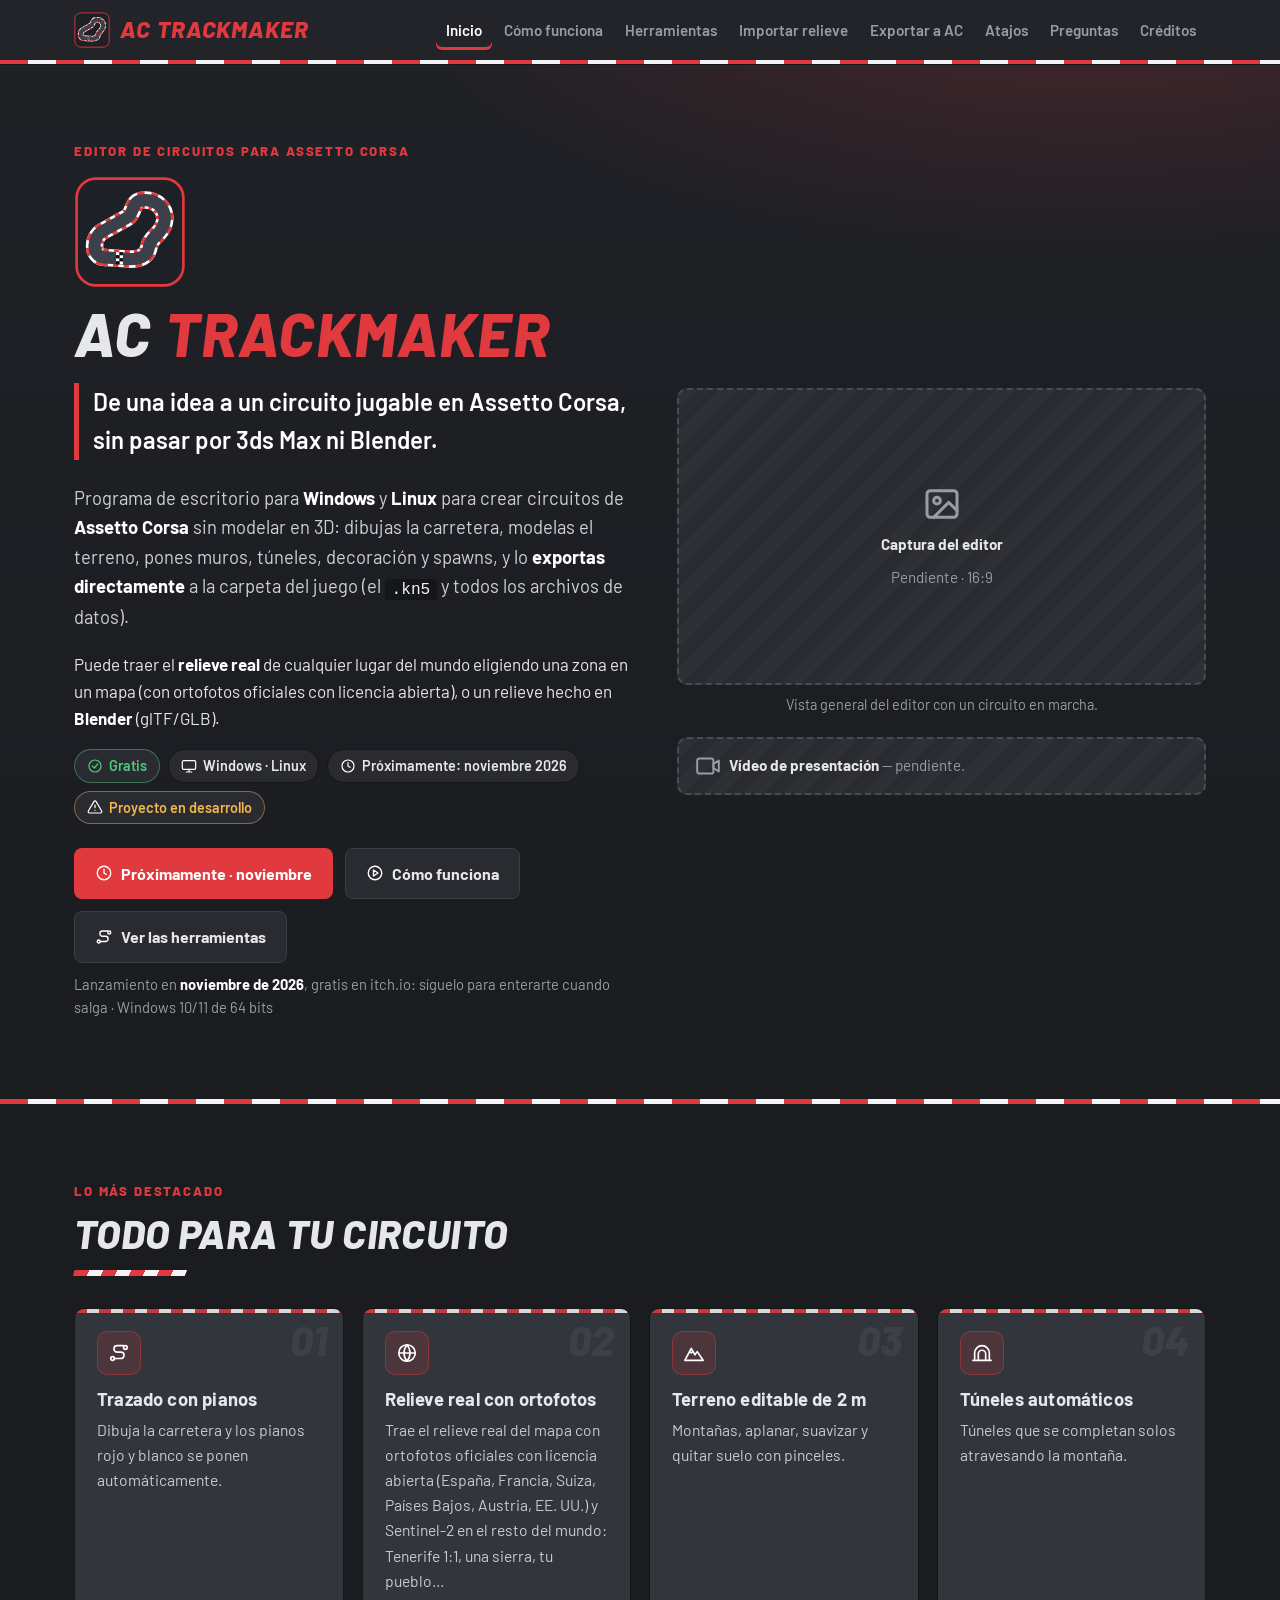
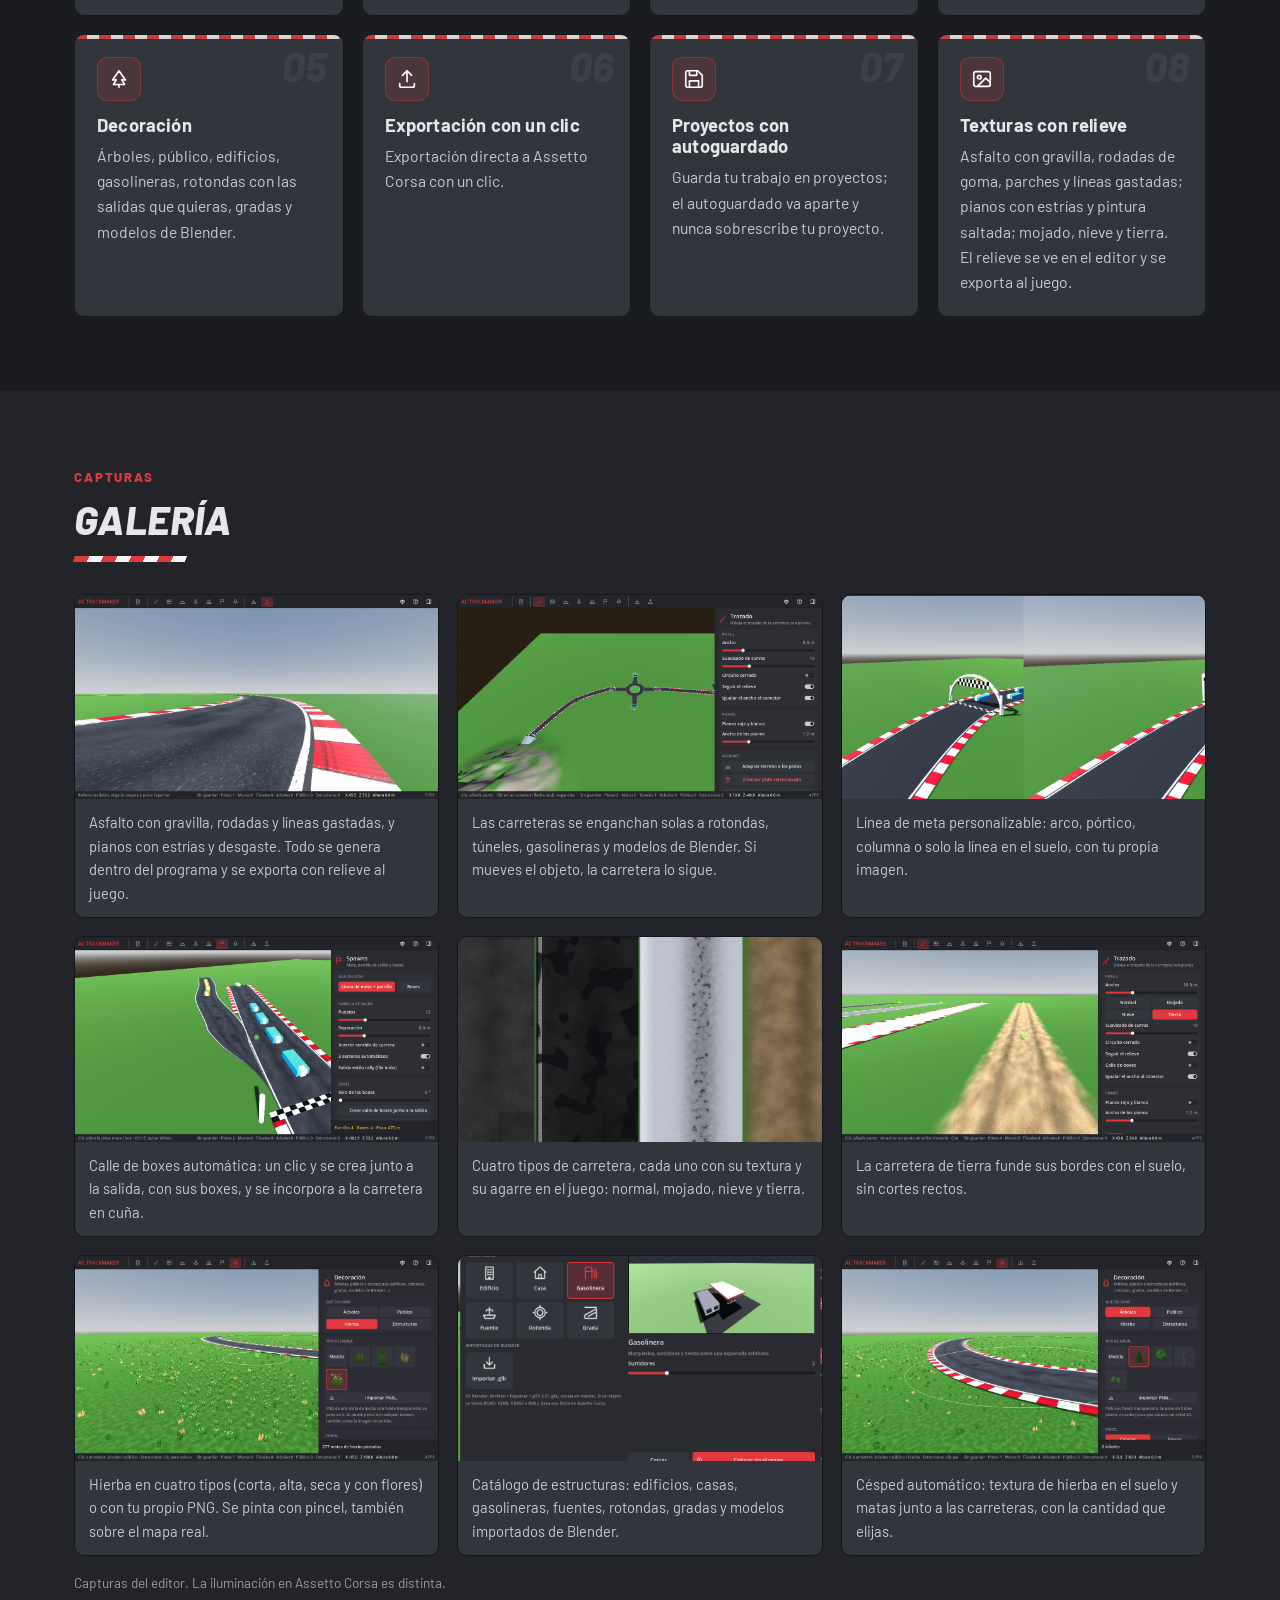
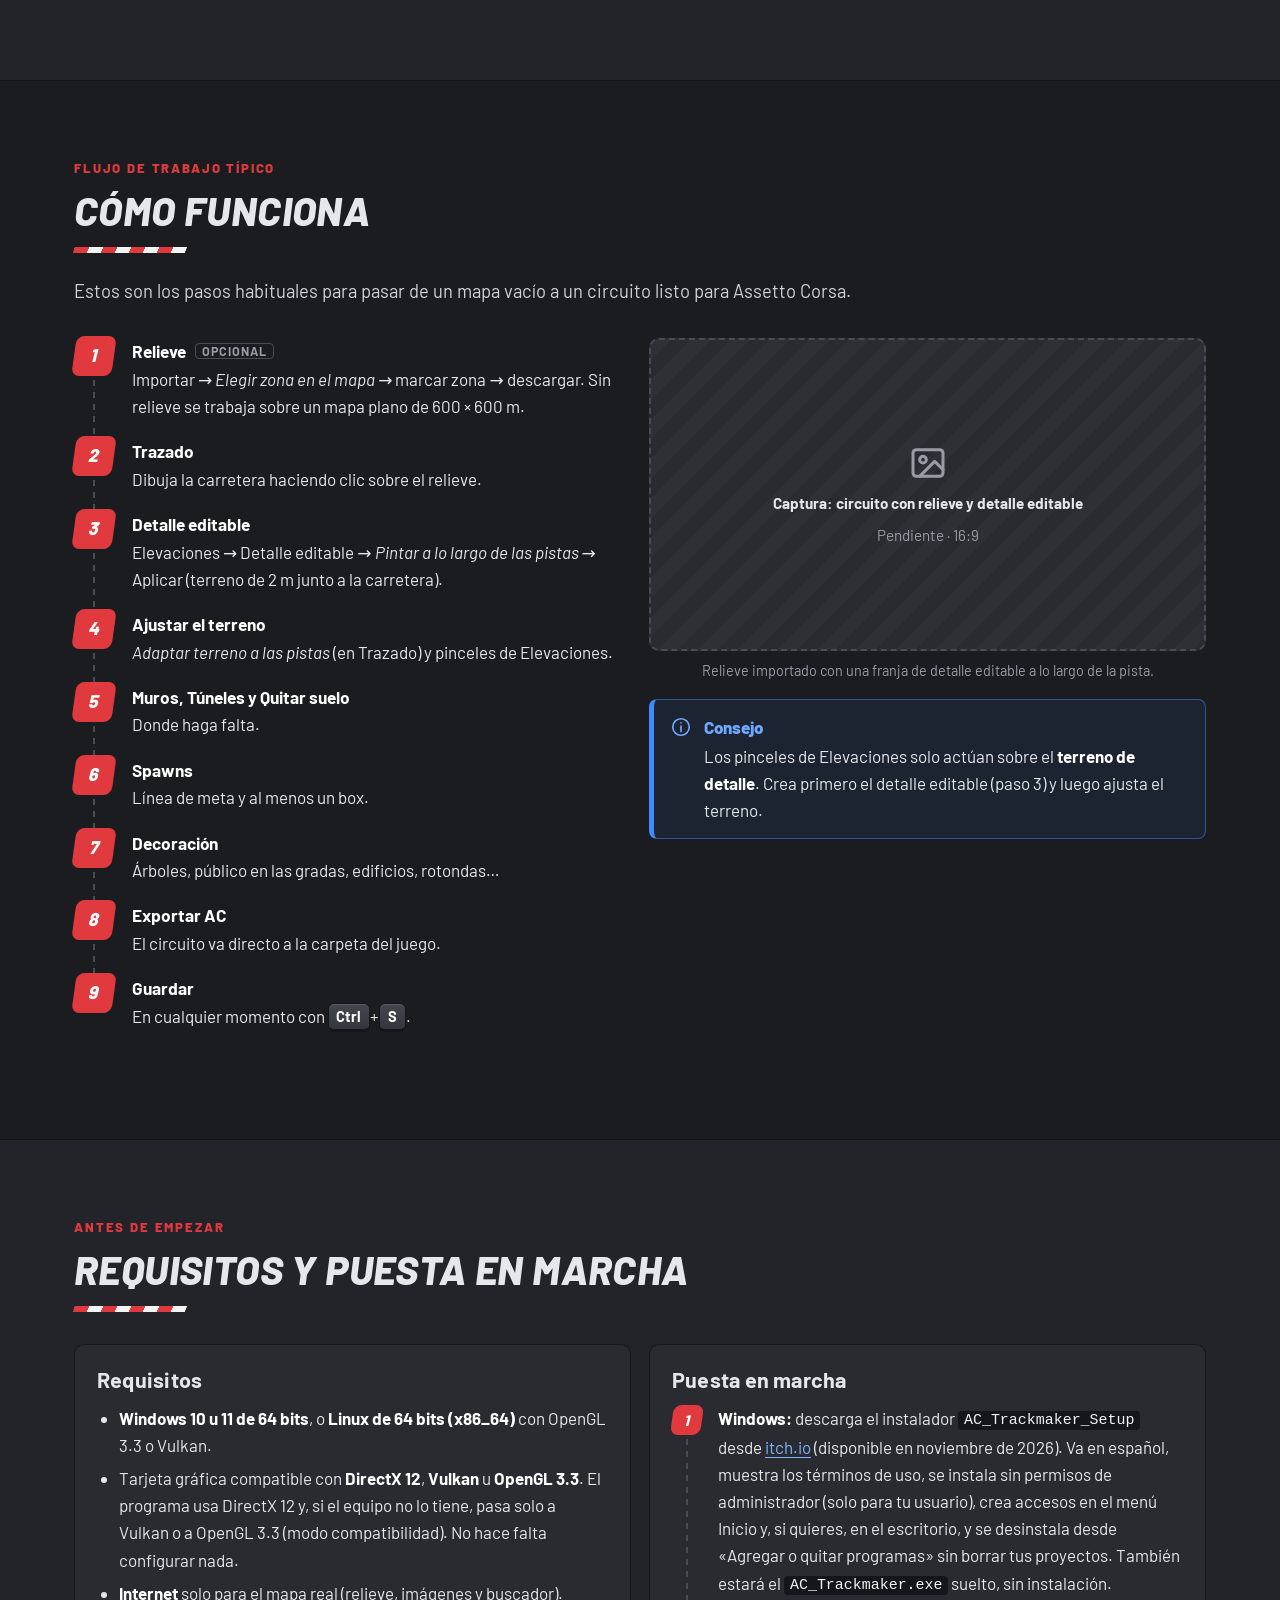
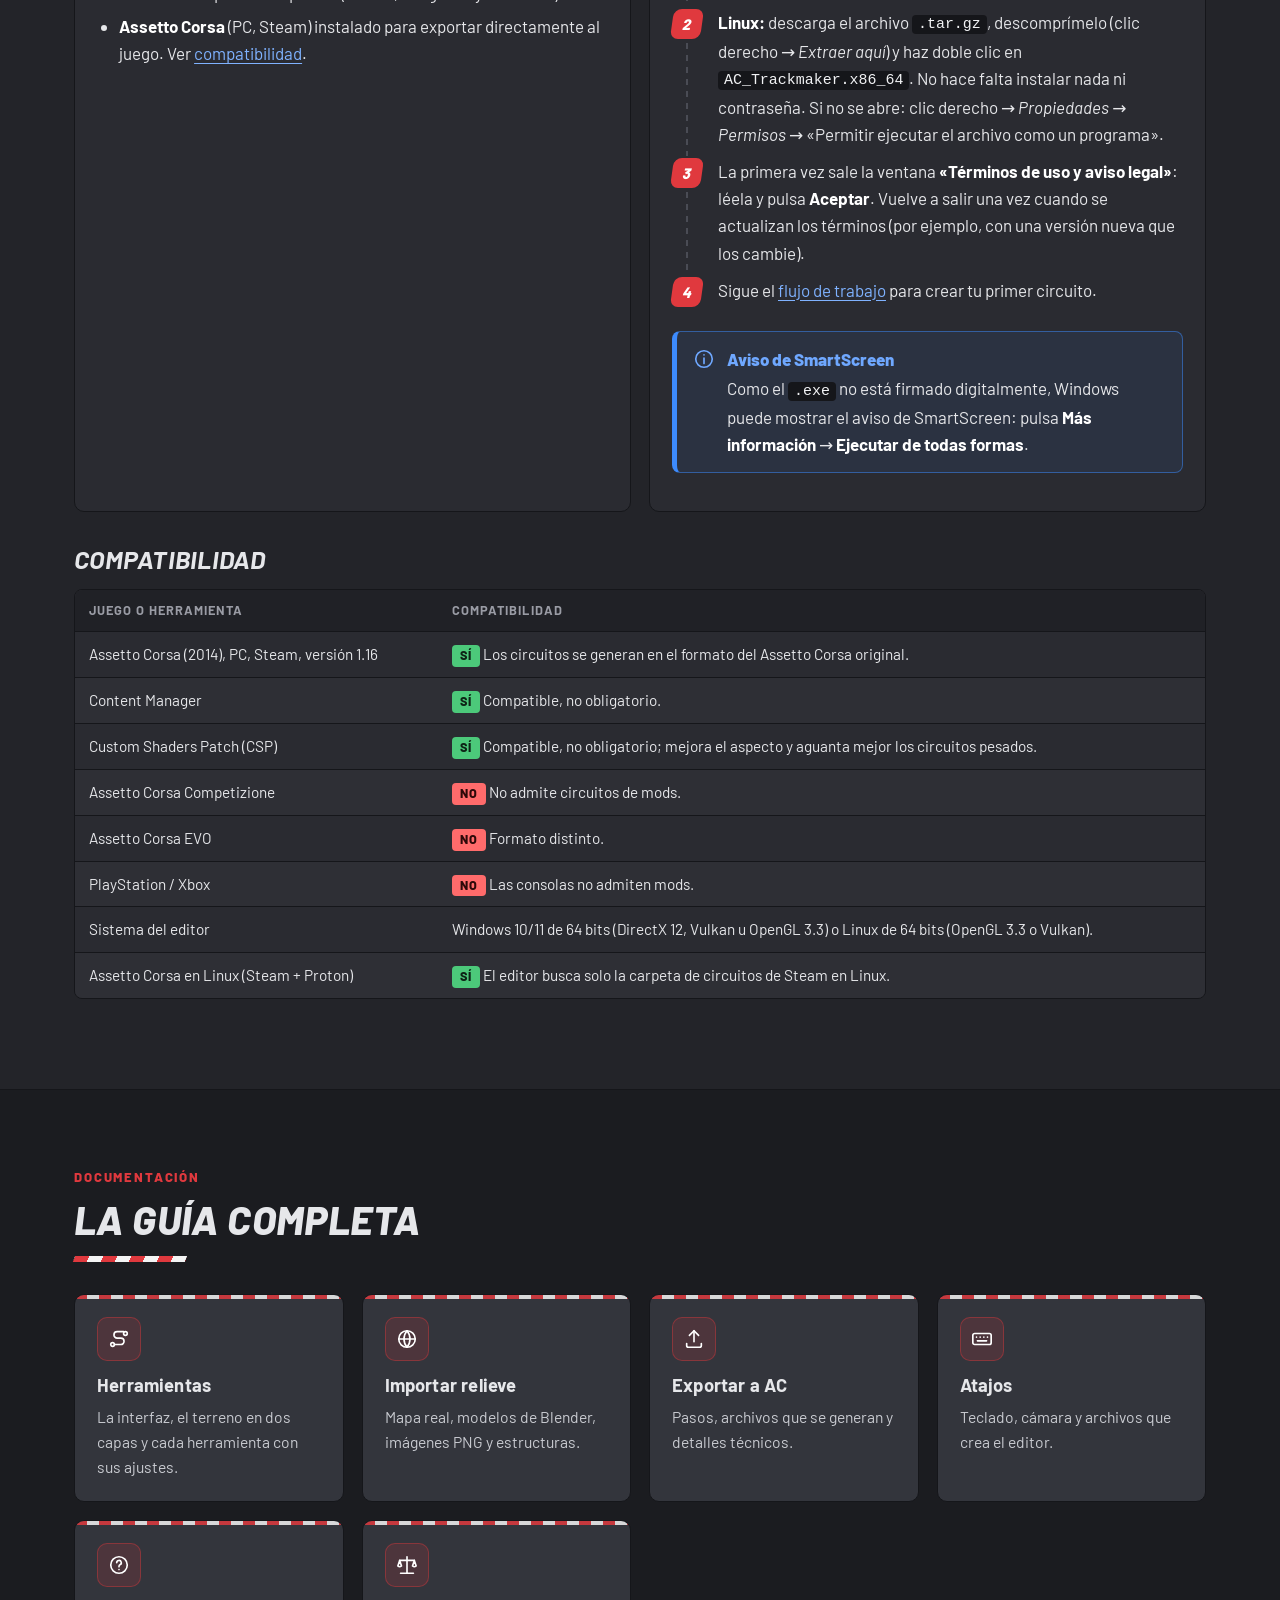
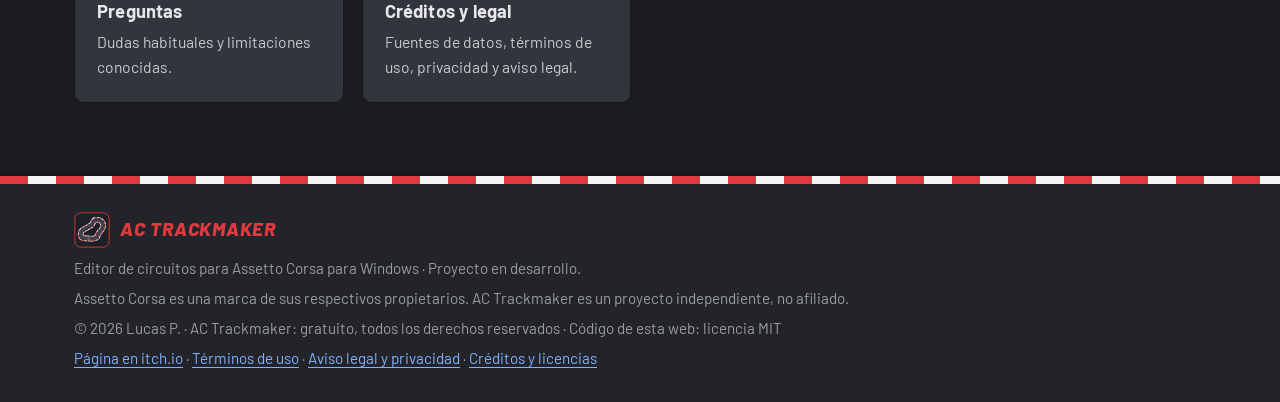
==== commit c58486a5: "Aplicar la cuarta tanda de correcciones y el icono nuevo - Icono de AC Trackmaker: favicons, icono S" ====
--- a/docs/index.html
+++ b/docs/index.html
@@ -5,8 +5,13 @@
   <meta name="viewport" content="width=device-width, initial-scale=1">
   <title>AC Trackmaker — Editor de circuitos para Assetto Corsa</title>
   <meta name="description" content="AC Trackmaker: programa gratuito para Windows para crear circuitos de Assetto Corsa sin modelar en 3D y exportarlos directamente al juego.">
-  <meta name="theme-color" content="#232429">
-  <link rel="icon" href="favicon.ico">
+  <meta name="theme-color" content="#1d2027">
+  <link rel="icon" href="favicon.ico" sizes="48x48">
+  <link rel="icon" href="icon.svg" type="image/svg+xml">
+  <link rel="icon" href="favicon-32.png" type="image/png" sizes="32x32">
+  <link rel="icon" href="favicon-16.png" type="image/png" sizes="16x16">
+  <link rel="apple-touch-icon" href="apple-touch-icon.png">
+  <link rel="manifest" href="site.webmanifest">
   <link rel="stylesheet" href="styles.css">
 </head>
 <body>
@@ -56,7 +61,7 @@
 
 <header class="site-header">
   <div class="header-inner">
-    <a class="logo" href="index.html" aria-label="AC Trackmaker — ir al inicio"><span class="logo-flag" aria-hidden="true"></span>AC TRACKMAKER</a>
+    <a class="logo" href="index.html" aria-label="AC Trackmaker — ir al inicio"><img class="logo-icon" src="icon.svg" alt="" width="36" height="36">AC TRACKMAKER</a>
     <button class="nav-toggle" type="button" aria-expanded="false" aria-controls="menu-principal">
       <svg class="icon" aria-hidden="true"><use href="#i-menu"/></svg>
       <span>Menú</span>
@@ -85,13 +90,14 @@
     <div class="container hero-grid">
       <div>
         <span class="eyebrow">Editor de circuitos para Assetto Corsa</span>
+        <img class="hero-icon" src="icon.svg" alt="" width="112" height="112">
         <h1 id="titulo-inicio">AC <span>Trackmaker</span></h1>
         <p class="tagline">De una idea a un circuito jugable en Assetto Corsa, sin pasar por 3ds Max ni Blender.</p>
-        <p class="lead">Programa de escritorio para <strong>Windows</strong> para crear circuitos de <strong>Assetto Corsa</strong> sin modelar en 3D: dibujas la carretera, modelas el terreno, pones muros, túneles, decoración y spawns, y lo <strong>exportas directamente</strong> a la carpeta del juego (el <code>.kn5</code> y todos los archivos de datos).</p>
+        <p class="lead">Programa de escritorio para <strong>Windows</strong> y <strong>Linux</strong> para crear circuitos de <strong>Assetto Corsa</strong> sin modelar en 3D: dibujas la carretera, modelas el terreno, pones muros, túneles, decoración y spawns, y lo <strong>exportas directamente</strong> a la carpeta del juego (el <code>.kn5</code> y todos los archivos de datos).</p>
         <p>Puede traer el <strong>relieve real</strong> de cualquier lugar del mundo eligiendo una zona en un mapa (con ortofotos oficiales con licencia abierta), o un relieve hecho en <strong>Blender</strong> (glTF/GLB).</p>
         <ul class="badges" aria-label="Datos del proyecto">
           <li class="badge badge--green"><svg class="icon" aria-hidden="true"><use href="#i-check"/></svg>Gratis</li>
-          <li class="badge"><svg class="icon" aria-hidden="true"><use href="#i-monitor"/></svg>Windows</li>
+          <li class="badge"><svg class="icon" aria-hidden="true"><use href="#i-monitor"/></svg>Windows · Linux</li>
           <li class="badge"><svg class="icon" aria-hidden="true"><use href="#i-clock"/></svg>Próximamente: noviembre 2026</li>
           <li class="badge badge--amber"><svg class="icon" aria-hidden="true"><use href="#i-alert"/></svg>Proyecto en desarrollo</li>
         </ul>
@@ -323,7 +329,7 @@
         <div class="panel">
           <h3>Requisitos</h3>
           <ul>
-            <li><strong>Windows 10 u 11 de 64 bits.</strong></li>
+            <li><strong>Windows 10 u 11 de 64 bits</strong>, o <strong>Linux de 64 bits (x86_64)</strong> con OpenGL 3.3 o Vulkan.</li>
             <li>Tarjeta gráfica compatible con <strong>DirectX 12</strong>, <strong>Vulkan</strong> u <strong>OpenGL 3.3</strong>. El programa usa DirectX 12 y, si el equipo no lo tiene, pasa solo a Vulkan o a OpenGL 3.3 (modo compatibilidad). No hace falta configurar nada.</li>
             <li><strong>Internet</strong> solo para el mapa real (relieve, imágenes y buscador).</li>
             <li><strong>Assetto Corsa</strong> (PC, Steam) instalado para exportar directamente al juego. Ver <a href="#compatibilidad">compatibilidad</a>.</li>
@@ -332,8 +338,8 @@
         <div class="panel">
           <h3>Puesta en marcha</h3>
           <ol class="steps steps--compact">
-            <li><strong>Descarga</strong> <code>AC_Trackmaker.exe</code> (disponible en noviembre de 2026) desde <a href="https://lklukaslk.itch.io/ac-trackmaker" target="_blank" rel="noopener">itch.io</a>.</li>
-            <li><strong>Ábrelo</strong> con doble clic: es un único archivo, no hay que instalar nada.</li>
+            <li><strong>Windows:</strong> descarga el instalador <code>AC_Trackmaker_Setup</code> desde <a href="https://lklukaslk.itch.io/ac-trackmaker" target="_blank" rel="noopener">itch.io</a> (disponible en noviembre de 2026). Va en español, muestra los términos de uso, se instala sin permisos de administrador (solo para tu usuario), crea accesos en el menú Inicio y, si quieres, en el escritorio, y se desinstala desde «Agregar o quitar programas» sin borrar tus proyectos. También estará el <code>AC_Trackmaker.exe</code> suelto, sin instalación.</li>
+            <li><strong>Linux:</strong> descarga el archivo <code>.tar.gz</code>, descomprímelo (clic derecho → <em>Extraer aquí</em>) y haz doble clic en <code>AC_Trackmaker.x86_64</code>. No hace falta instalar nada ni contraseña. Si no se abre: clic derecho → <em>Propiedades</em> → <em>Permisos</em> → «Permitir ejecutar el archivo como un programa».</li>
             <li>La primera vez sale la ventana <strong>«Términos de uso y aviso legal»</strong>: léela y pulsa <strong>Aceptar</strong>. Vuelve a salir una vez cuando se actualizan los términos (por ejemplo, con una versión nueva que los cambie).</li>
             <li>Sigue el <a href="#como-funciona">flujo de trabajo</a> para crear tu primer circuito.</li>
           </ol>
@@ -357,7 +363,8 @@
               <tr><td>Assetto Corsa Competizione</td><td><span class="tag tag--error">NO</span> No admite circuitos de mods.</td></tr>
               <tr><td>Assetto Corsa EVO</td><td><span class="tag tag--error">NO</span> Formato distinto.</td></tr>
               <tr><td>PlayStation / Xbox</td><td><span class="tag tag--error">NO</span> Las consolas no admiten mods.</td></tr>
-              <tr><td>Sistema del editor</td><td>Windows 10/11 de 64 bits; DirectX 12, Vulkan u OpenGL 3.3.</td></tr>
+              <tr><td>Sistema del editor</td><td>Windows 10/11 de 64 bits (DirectX 12, Vulkan u OpenGL 3.3) o Linux de 64 bits (OpenGL 3.3 o Vulkan).</td></tr>
+              <tr><td>Assetto Corsa en Linux (Steam + Proton)</td><td><span class="tag tag--ok">SÍ</span> El editor busca solo la carpeta de circuitos de Steam en Linux.</td></tr>
             </tbody>
           </table>
         </div>
@@ -386,7 +393,7 @@
 <footer class="site-footer">
   <div class="kerb" aria-hidden="true"></div>
   <div class="container">
-    <a class="logo" href="index.html"><span class="logo-flag" aria-hidden="true"></span>AC TRACKMAKER</a>
+    <a class="logo" href="index.html"><img class="logo-icon" src="icon.svg" alt="" width="36" height="36">AC TRACKMAKER</a>
     <p>Editor de circuitos para Assetto Corsa para Windows · Proyecto en desarrollo.</p>
     <p>Assetto Corsa es una marca de sus respectivos propietarios. AC Trackmaker es un proyecto independiente, no afiliado.</p>
     <p>© 2026 Lucas P. · AC Trackmaker: gratuito, todos los derechos reservados · Código de esta web: licencia MIT</p>
--- a/docs/styles.css
+++ b/docs/styles.css
@@ -1028,3 +1028,7 @@
 .lb-prev { left: 8px; top: 50%; transform: translateY(-50%); }
 .lb-next { right: 8px; top: 50%; transform: translateY(-50%); }
 .lb-close { right: 8px; top: 8px; }
+
+.logo-icon { width: 36px; height: 36px; flex: none; }
+.hero-icon { display: block; width: 112px; height: 112px; margin: 6px 0 10px; }
+@media (max-width: 640px) { .logo-icon { width: 30px; height: 30px; } .hero-icon { width: 88px; height: 88px; } }
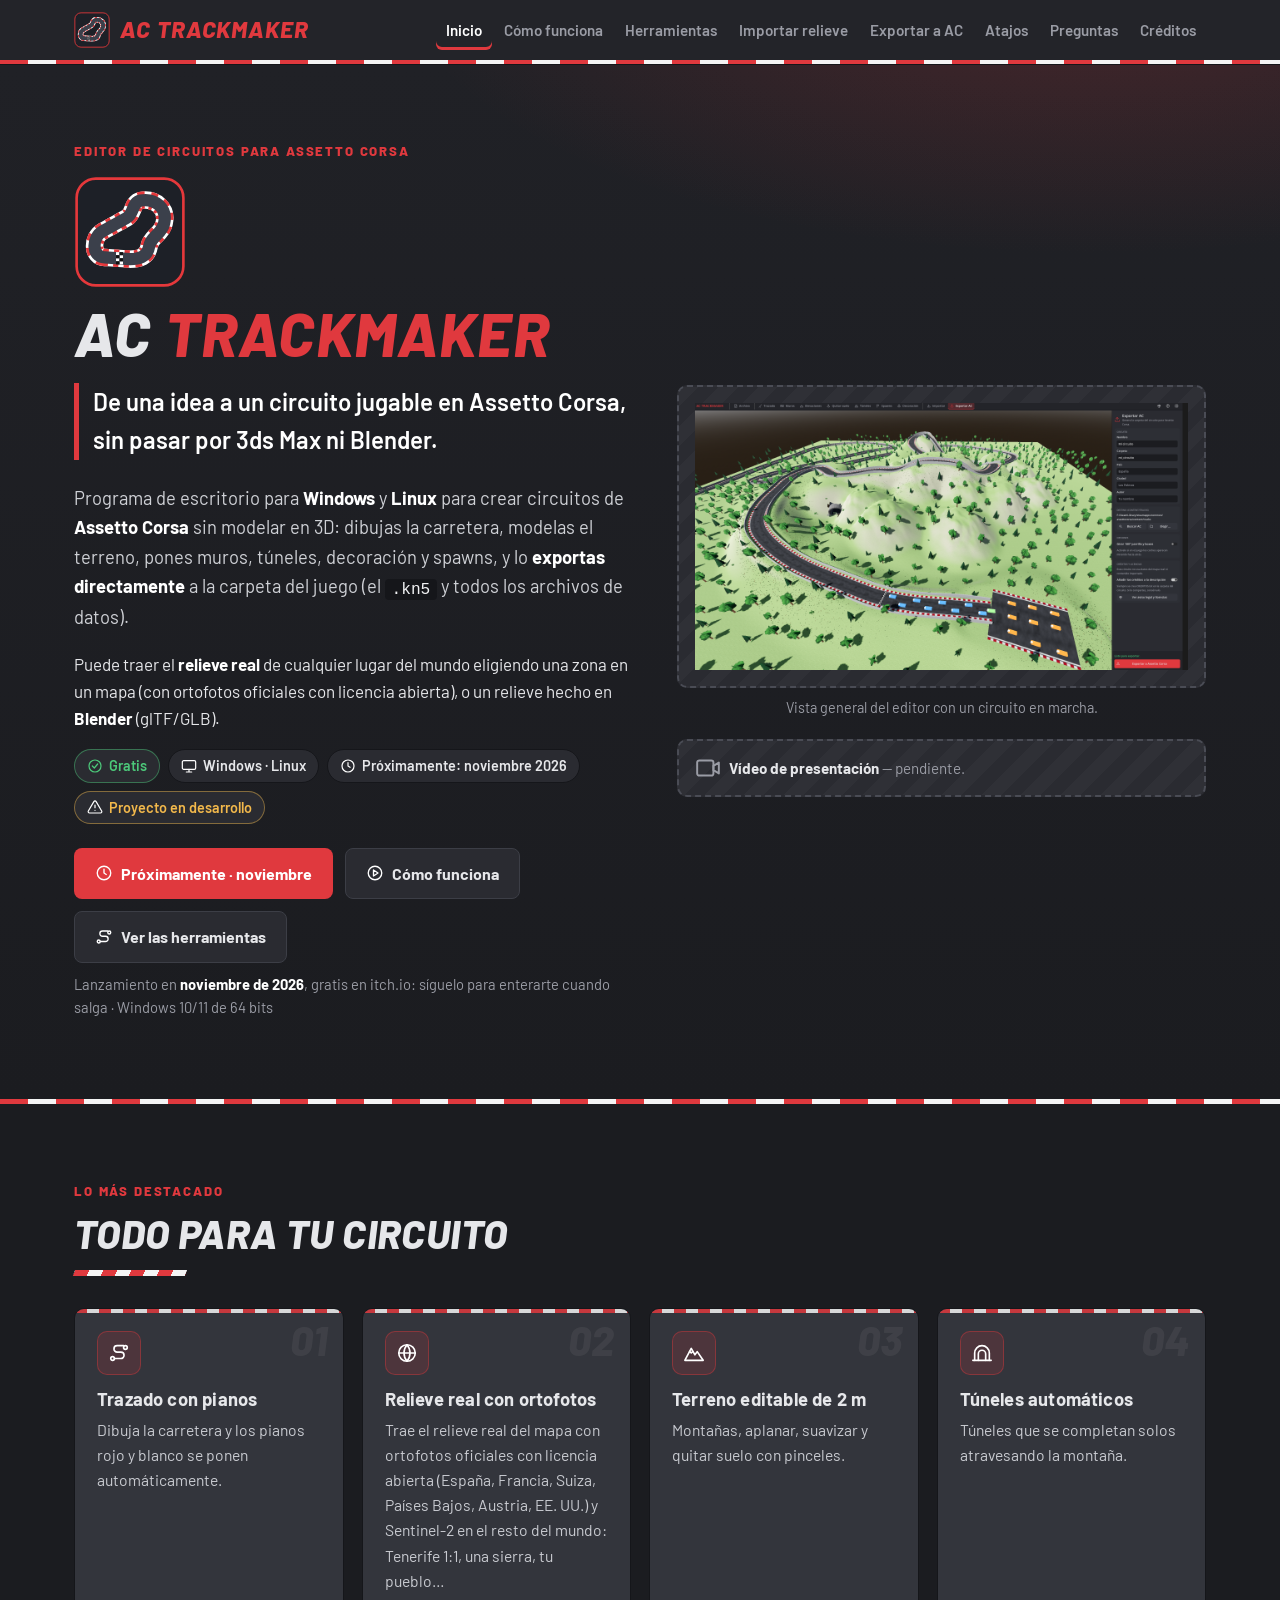
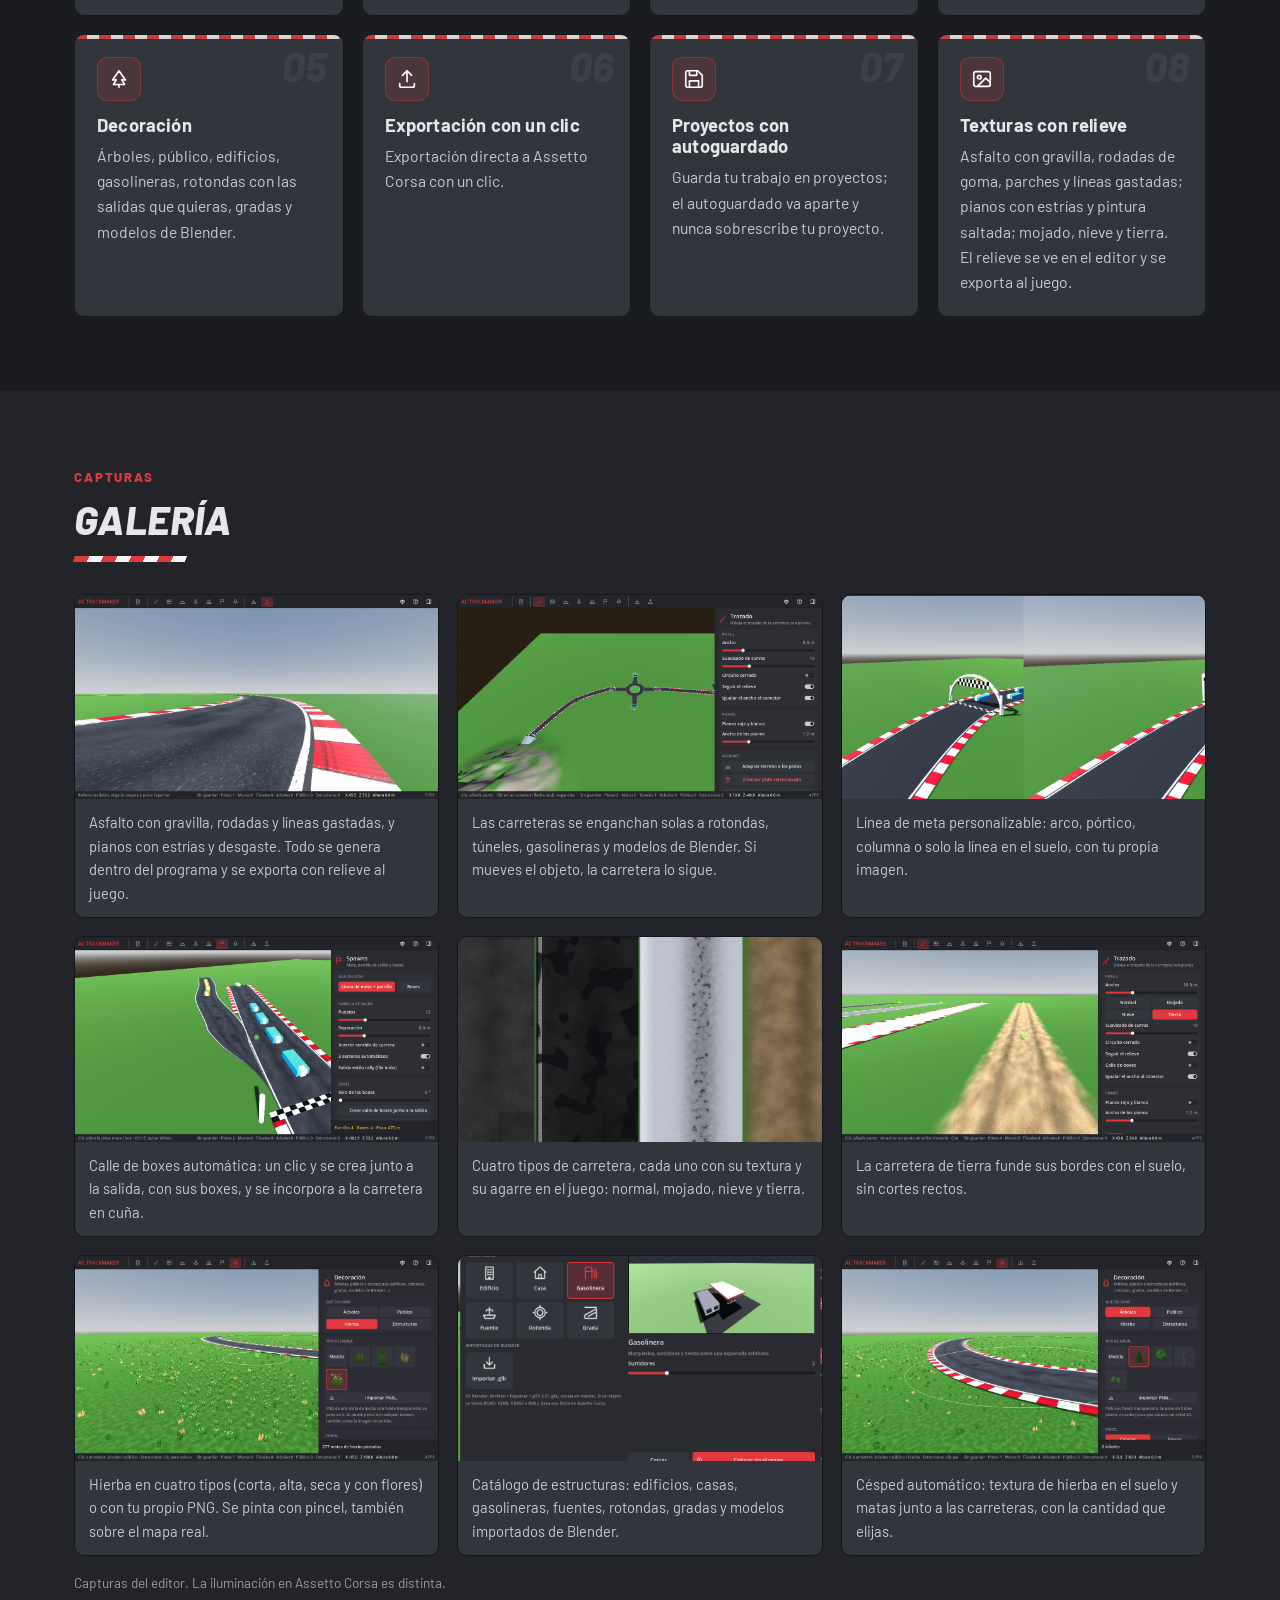
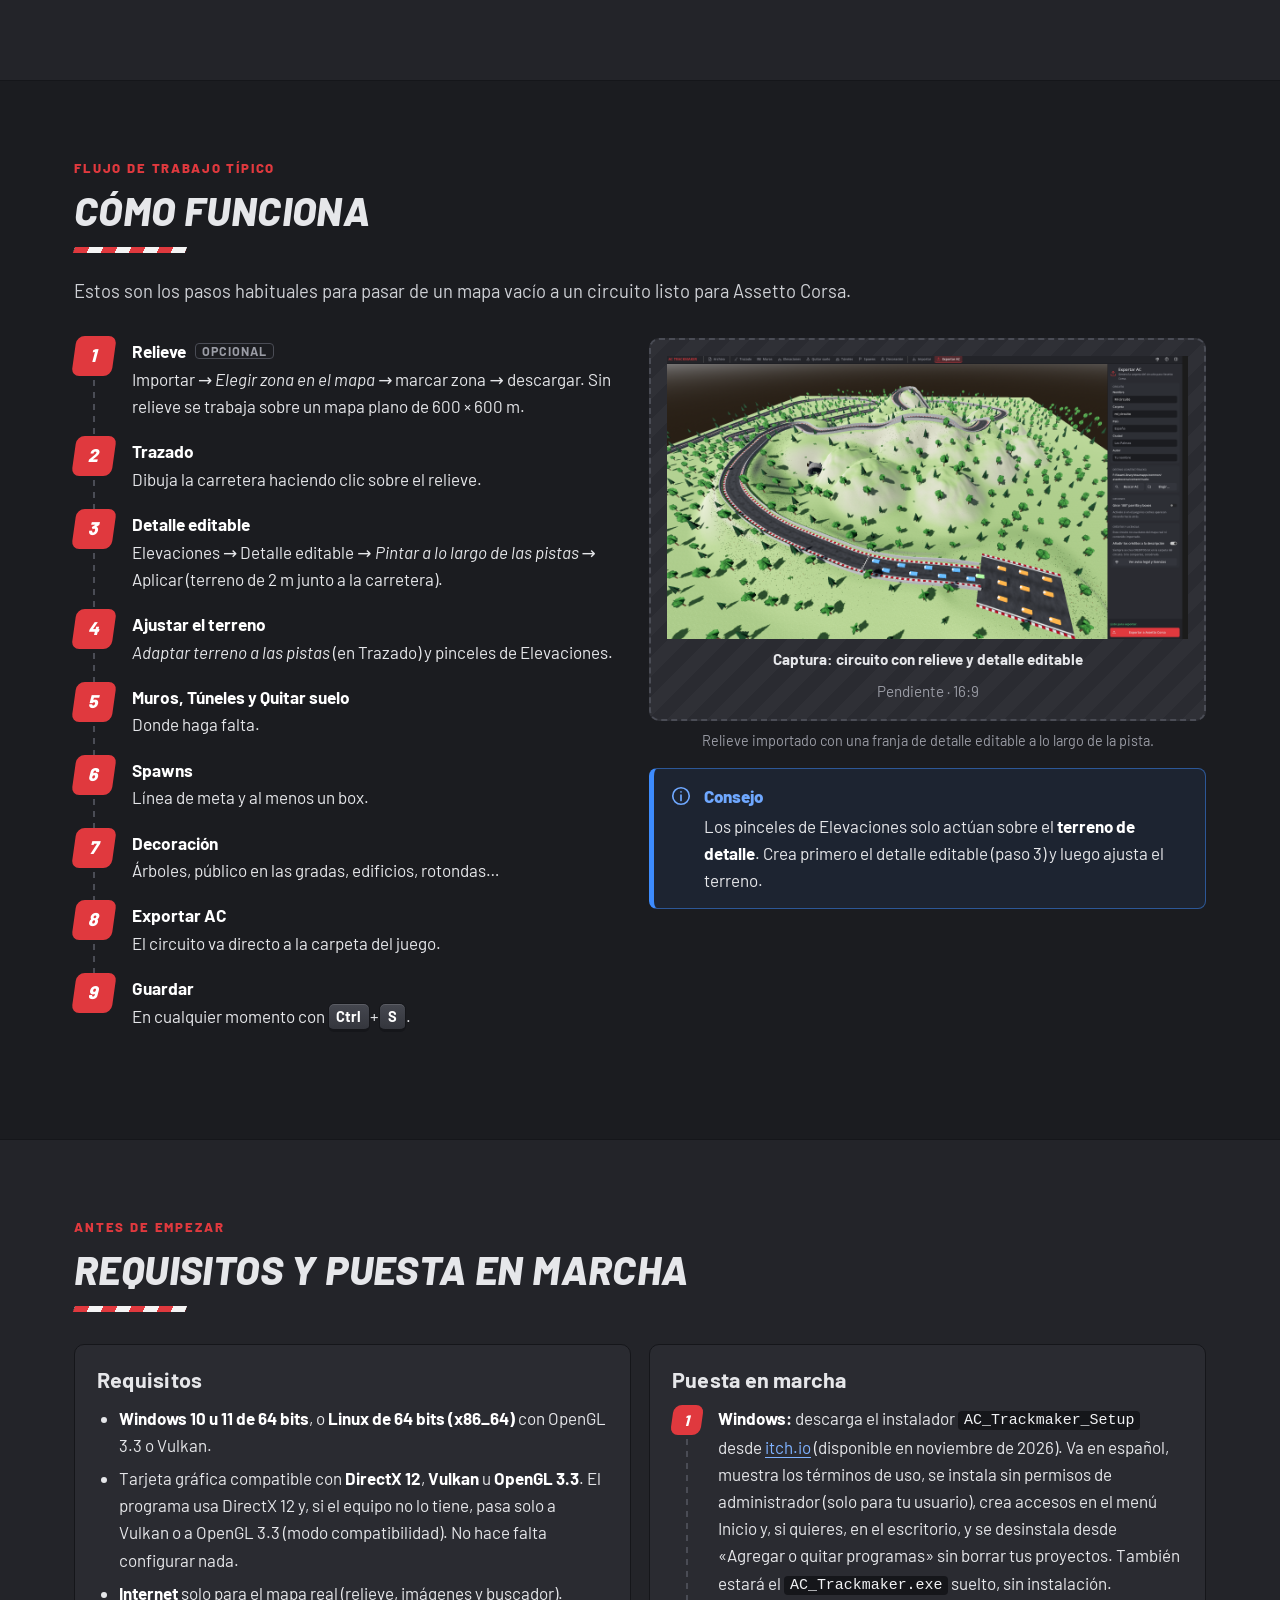
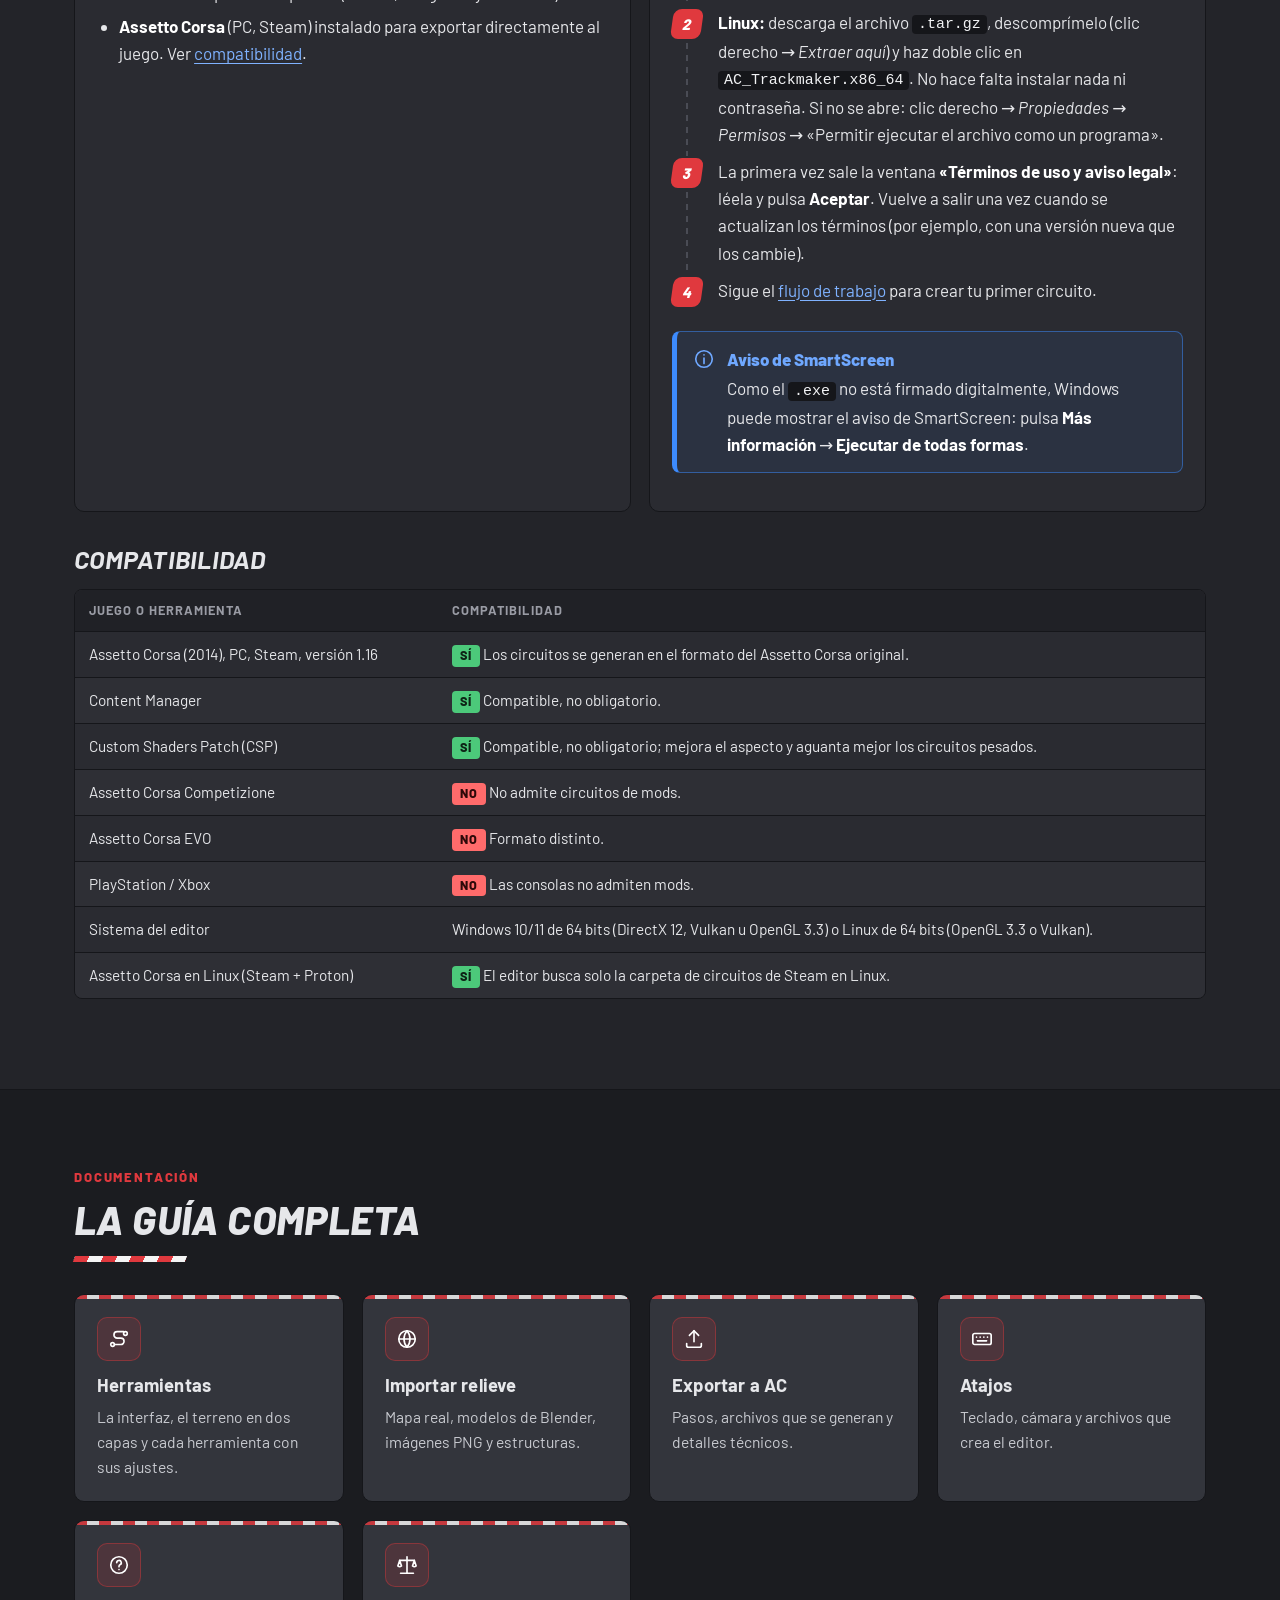
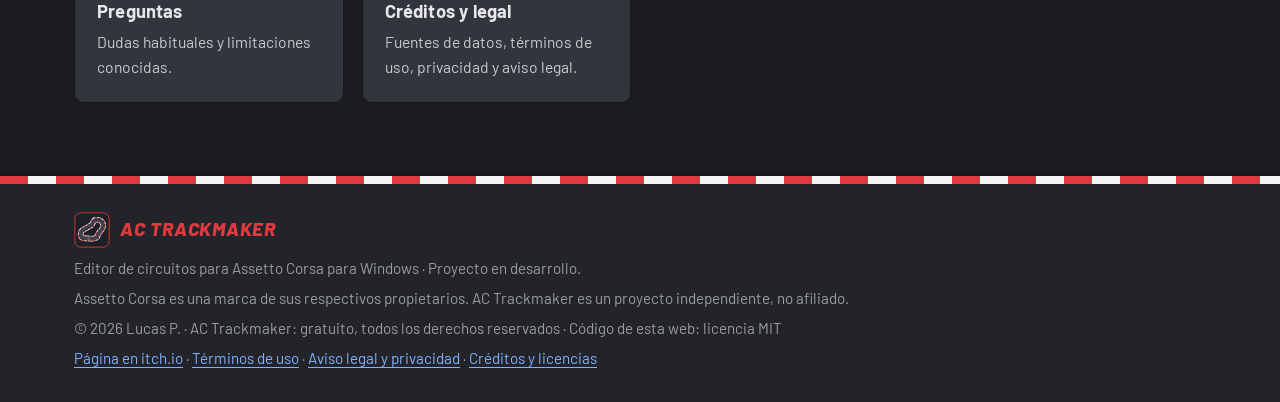
==== commit 005616d4: "Agregado de fotos" ====
--- a/docs/index.html
+++ b/docs/index.html
@@ -112,9 +112,8 @@
         <!-- PENDIENTE: captura principal del editor -->
         <figure class="shot">
           <div class="placeholder" role="img" aria-label="Marcador: captura principal del editor AC Trackmaker (pendiente)">
-            <svg class="icon" aria-hidden="true"><use href="#i-image"/></svg>
-            <strong>Captura del editor</strong>
-            <span>Pendiente · 16:9</span>
+            <img src="imagenes/galeria/editor.png" alt="">
+            
           </div>
           <figcaption>Vista general del editor con un circuito en marcha.</figcaption>
         </figure>
@@ -302,7 +301,7 @@
           <!-- PENDIENTE: captura del flujo de trabajo -->
           <figure class="shot" style="margin-top:0">
             <div class="placeholder" role="img" aria-label="Marcador: captura de un circuito con relieve y detalle editable (pendiente)">
-              <svg class="icon" aria-hidden="true"><use href="#i-image"/></svg>
+              <img src="imagenes/galeria/editor.png" alt="">
               <strong>Captura: circuito con relieve y detalle editable</strong>
               <span>Pendiente · 16:9</span>
             </div>
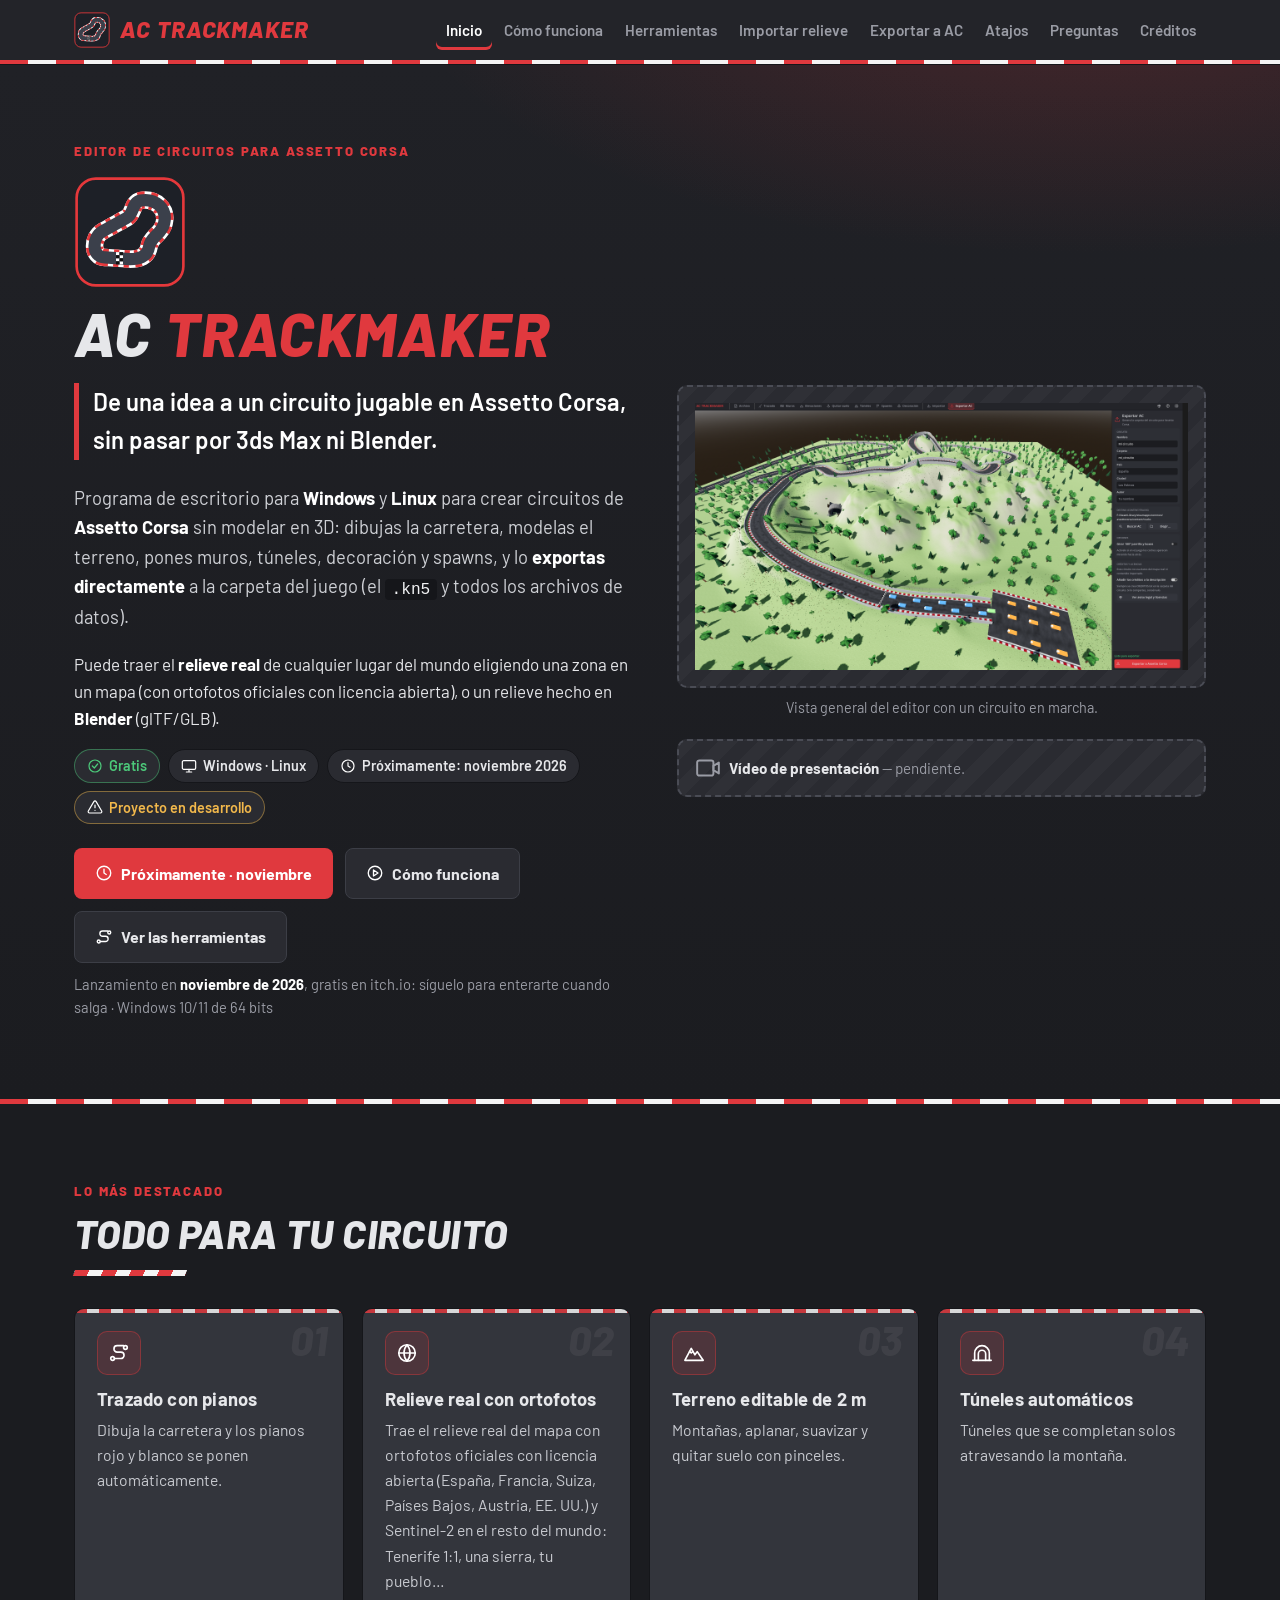
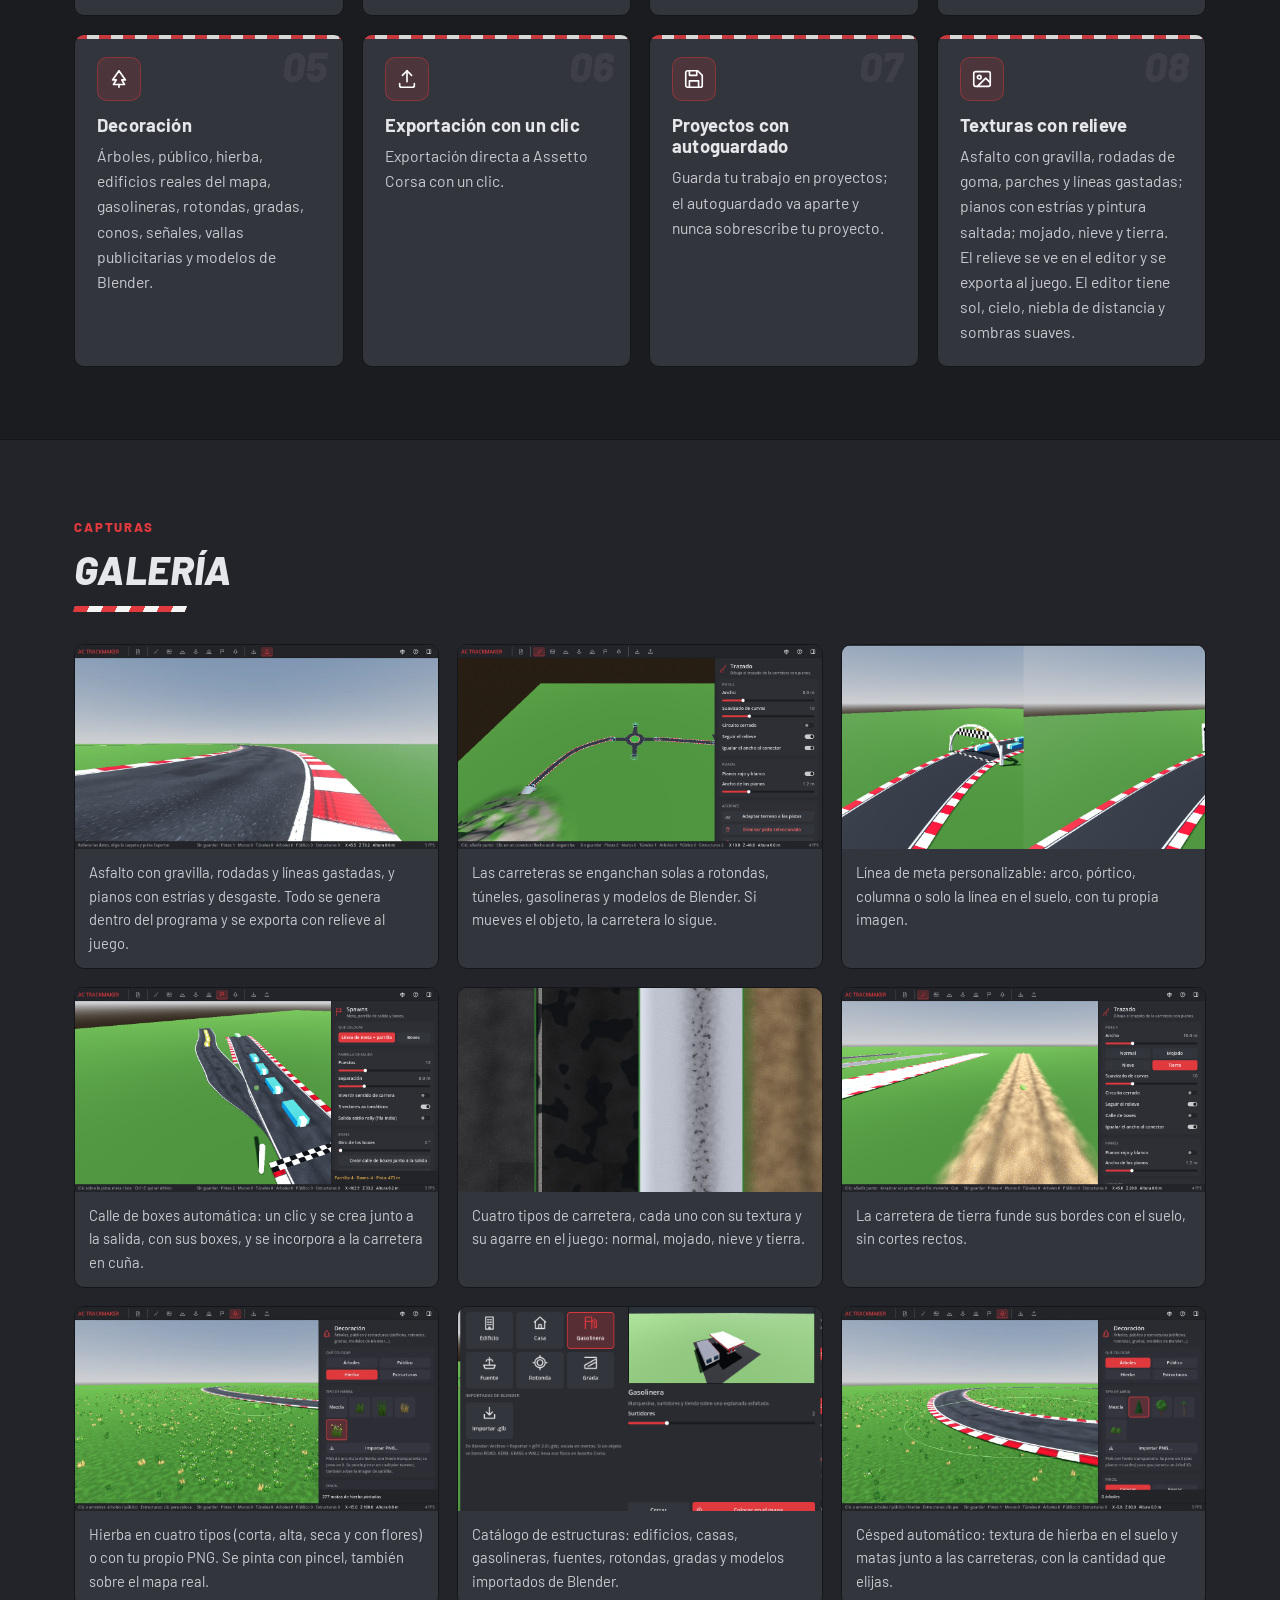
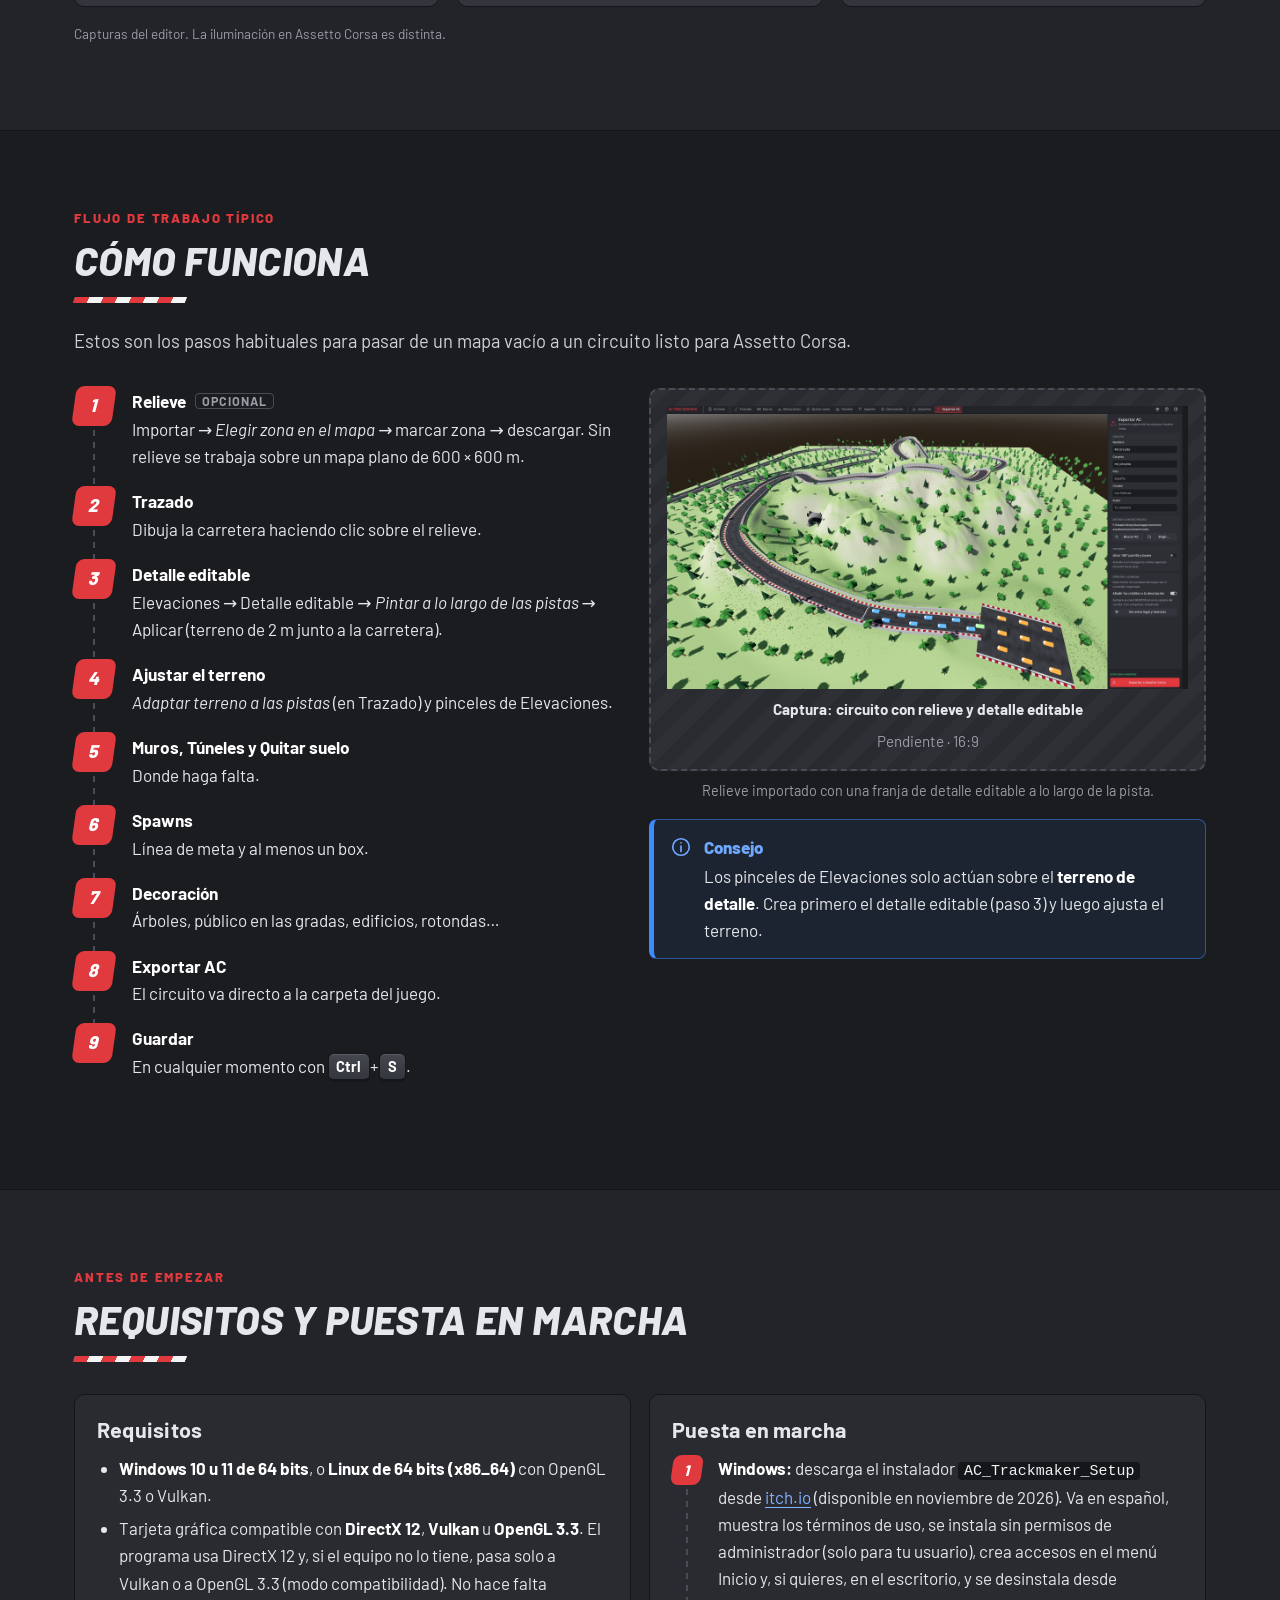
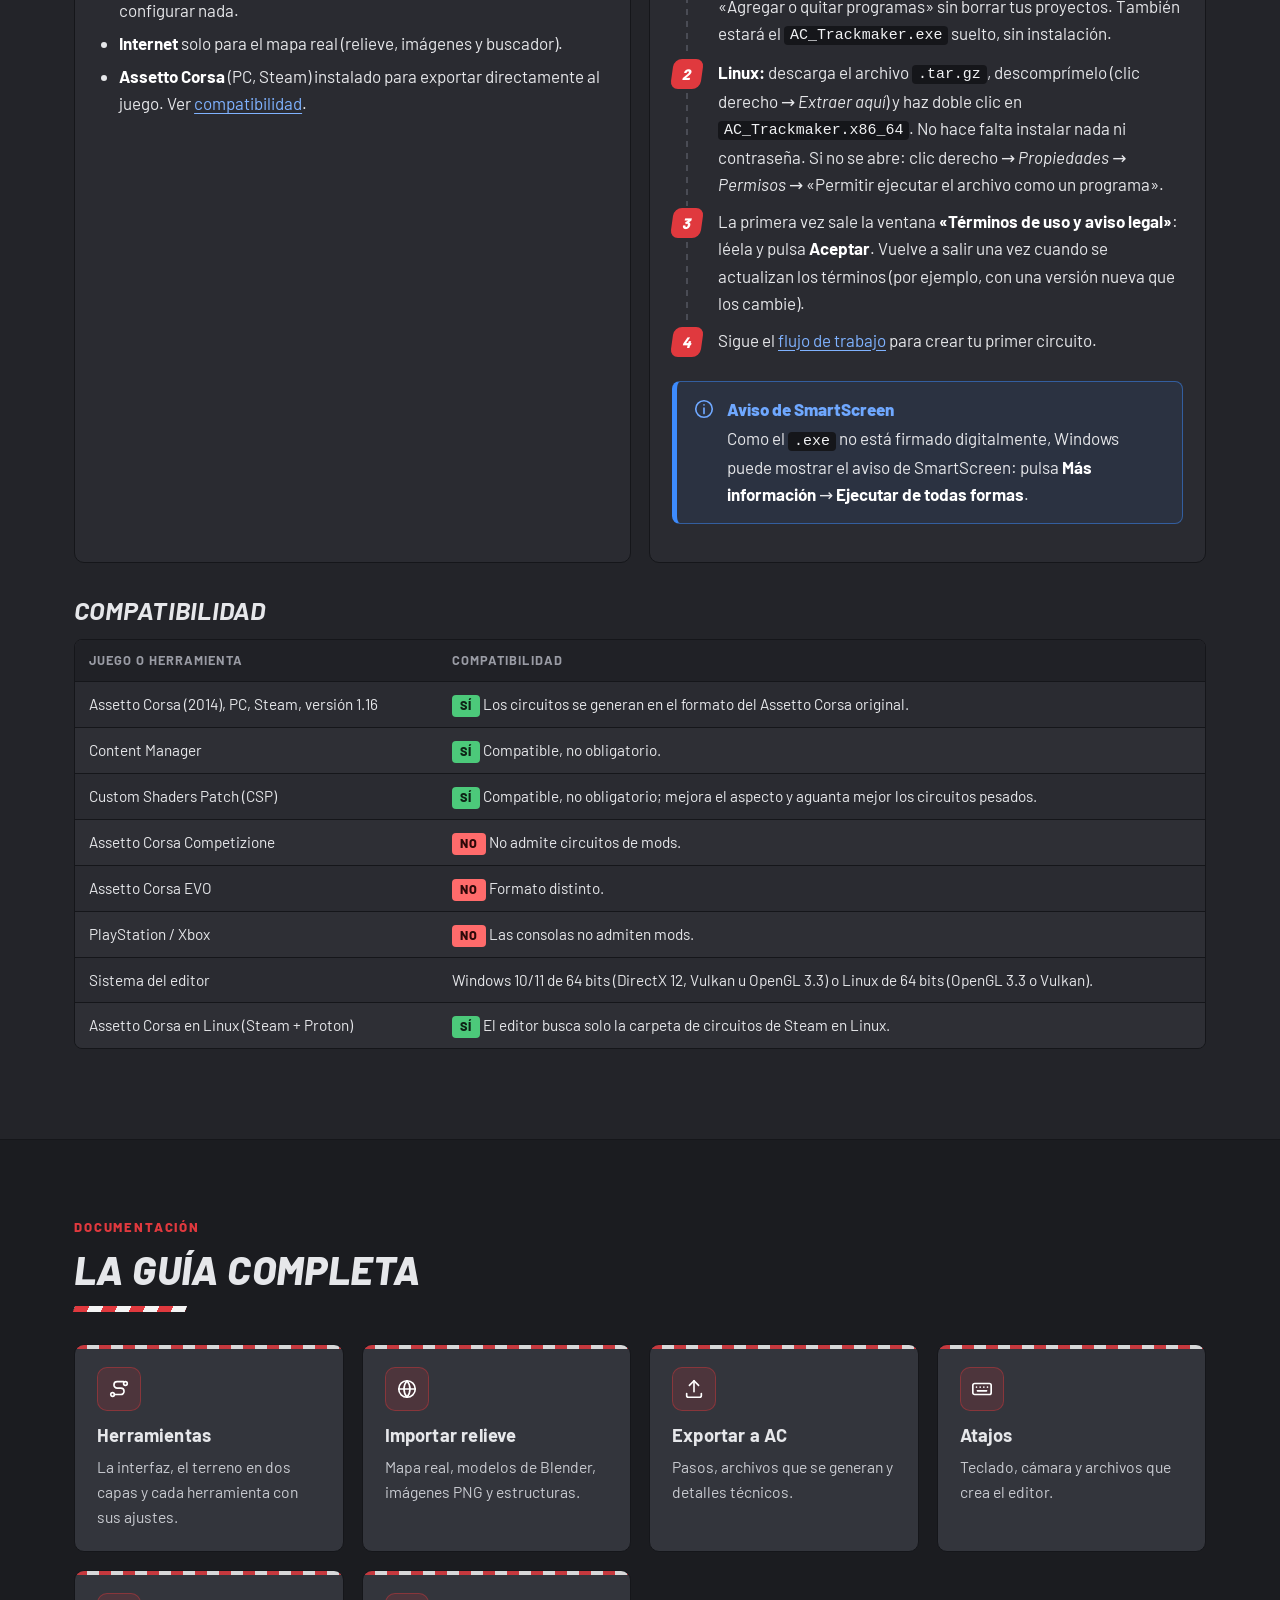
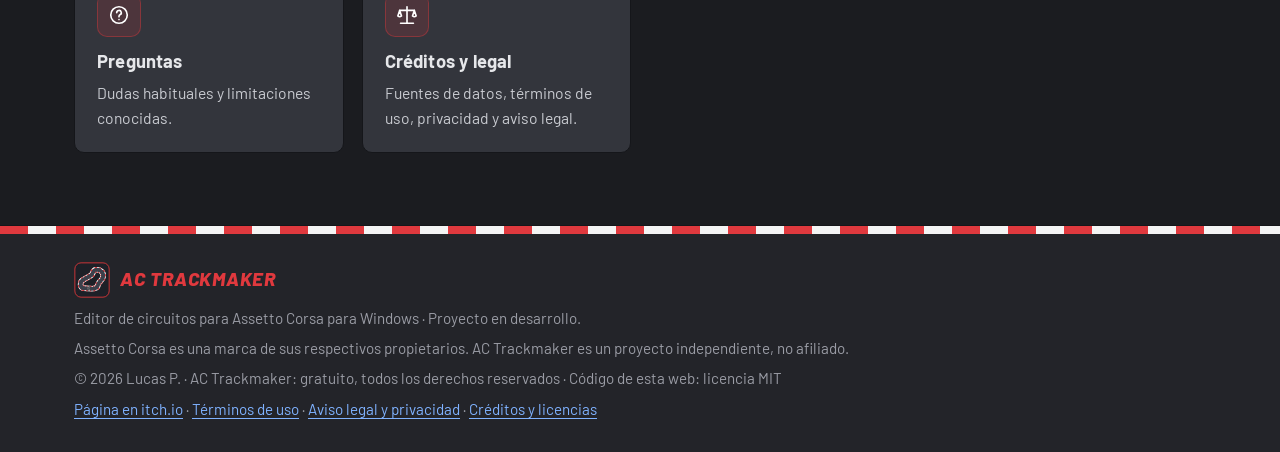
==== commit 4e665d34: "Aplicar la quinta tanda de correcciones Edificios reales de OSM, relieve del IGN en España, imagen n" ====
--- a/docs/index.html
+++ b/docs/index.html
@@ -166,7 +166,7 @@
           <span class="feature-num" aria-hidden="true">05</span>
           <div class="icon-box"><svg class="icon" aria-hidden="true"><use href="#i-tree"/></svg></div>
           <h3>Decoración</h3>
-          <p>Árboles, público, edificios, gasolineras, rotondas con las salidas que quieras, gradas y modelos de Blender.</p>
+          <p>Árboles, público, hierba, edificios reales del mapa, gasolineras, rotondas, gradas, conos, señales, vallas publicitarias y modelos de Blender.</p>
         </article>
         <article class="card feature">
           <span class="feature-num" aria-hidden="true">06</span>
@@ -184,7 +184,7 @@
           <span class="feature-num" aria-hidden="true">08</span>
           <div class="icon-box"><svg class="icon" aria-hidden="true"><use href="#i-image"/></svg></div>
           <h3>Texturas con relieve</h3>
-          <p>Asfalto con gravilla, rodadas de goma, parches y líneas gastadas; pianos con estrías y pintura saltada; mojado, nieve y tierra. El relieve se ve en el editor y se exporta al juego.</p>
+          <p>Asfalto con gravilla, rodadas de goma, parches y líneas gastadas; pianos con estrías y pintura saltada; mojado, nieve y tierra. El relieve se ve en el editor y se exporta al juego. El editor tiene sol, cielo, niebla de distancia y sombras suaves.</p>
         </article>
       </div>
     </div>
